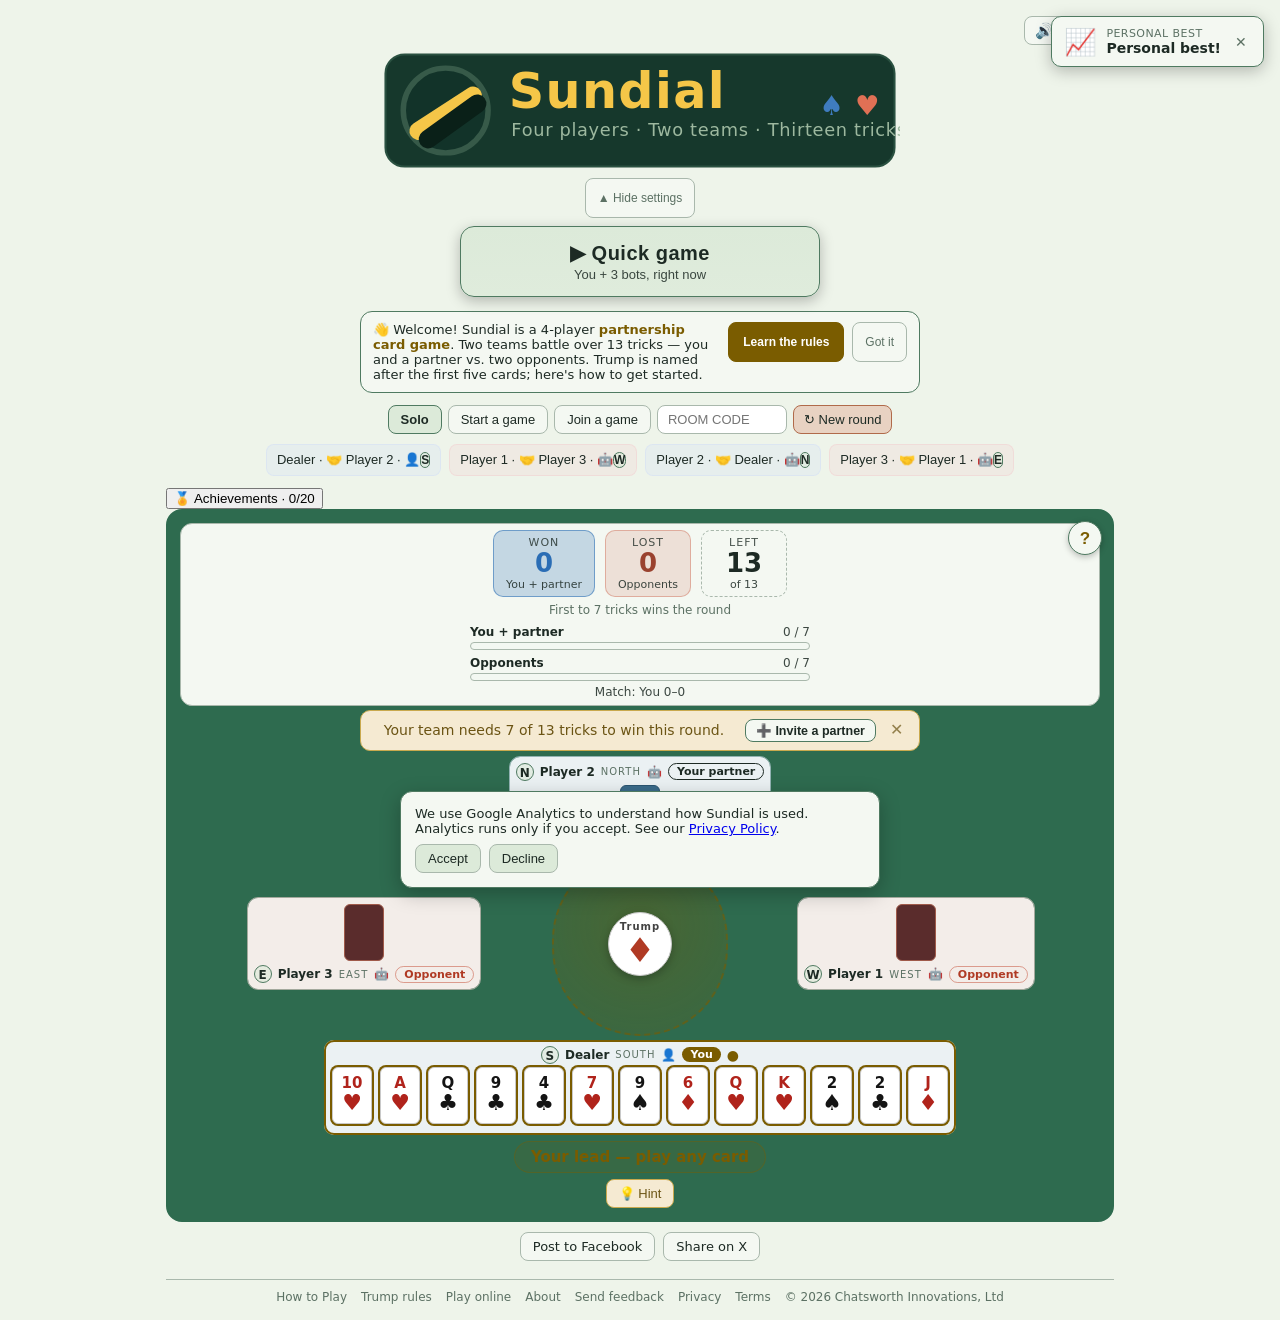
==== index.html @ 6626a495 "deploy: java1337/sundial@53888f8df8f35397f7de898ed14df2f601029c00" ====
<!doctype html>
<html lang="en">
  <head>
    <meta charset="UTF-8" />
    <meta name="viewport" content="width=device-width, initial-scale=1.0" />
    <meta
      name="description"
      content="Play the Trump card game online free. Sundial is the four-player partnership trick-taking card game: two teams, thirteen tricks, first to 7 tricks wins — across the table or across devices."
    />
    <meta name="theme-color" content="#16382c" />
    <meta name="mobile-web-app-capable" content="yes" />
    <meta name="apple-mobile-web-app-status-bar-style" content="black-translucent" />
    <meta name="referrer" content="strict-origin-when-cross-origin" />

    <!-- Social / Open Graph -->
    <meta property="og:type" content="website" />
    <meta property="og:url" content="https://playsundial.com/" />
    <meta property="og:title" content="Sundial — the Trump Card Game Online (4-Player Partnership)" />
    <meta
      property="og:description"
      content="The partnership trick-taking card game you can play across the table or across devices. Two teams, thirteen tricks, first to 7 tricks wins."
    />
    <meta property="og:image" content="https://playsundial.com/icons/social-card.png" />
    <meta property="og:image:width" content="1200" />
    <meta property="og:image:height" content="630" />
    <meta name="twitter:card" content="summary_large_image" />
    <meta name="twitter:title" content="Sundial — the Trump Card Game Online (4-Player Partnership)" />
    <meta
      name="twitter:description"
      content="The partnership trick-taking card game you can play across the table or across devices. Two teams, thirteen tricks, first to 7 tricks wins."
    />
    <meta name="twitter:image" content="https://playsundial.com/icons/social-card.png" />
    <link rel="canonical" href="https://playsundial.com/" />

    <title>Play Trump Card Game Online — Sundial, the 4-Player Partnership Game</title>
    <link rel="manifest" href="./manifest.json" />
    <link rel="apple-touch-icon" href="./icons/apple-touch-icon.png" />
    <link
      rel="icon"
      href="data:image/svg+xml,%3Csvg xmlns='http://www.w3.org/2000/svg' viewBox='0 0 100 100'%3E%3Ccircle cx='50' cy='50' r='48' fill='%2316382c'/%3E%3Cline x1='32' y1='68' x2='68' y2='32' stroke='%23f5c648' stroke-width='12' stroke-linecap='round'/%3E%3Cline x1='44' y1='76' x2='72' y2='48' stroke='%230a2018' stroke-width='13' stroke-linecap='round'/%3E%3C/svg%3E"
    />

    <!-- Content-Security-Policy (GitHub Pages can't set headers, so meta tag)
         NOTE: whitelist GA4 + PeerJS. Review after any big dependency change.
         frame-ancestors is omitted: it only works in a header, never a <meta> tag,
         so including it just triggers a console warning (GitHub Pages sends no headers). -->
    <meta
      http-equiv="Content-Security-Policy"
      content="default-src 'self'; script-src 'self' 'unsafe-inline' https://www.googletagmanager.com https://www.google-analytics.com; connect-src 'self' wss: https://*.googleapis.com https://*.google-analytics.com https://*.googletagmanager.com; img-src 'self' data: https://www.google-analytics.com; style-src 'self' 'unsafe-inline'; font-src 'self' data:; object-src 'none'; base-uri 'self'"
    />

    <!-- Google Analytics 4 + Consent Mode v2
         Default storage states = denied until the visitor accepts via the cookie banner. -->
    <script>
      window.dataLayer = window.dataLayer || [];
      function gtag() { dataLayer.push(arguments); }
      gtag('consent', 'default', {
        ad_storage: 'denied',
        analytics_storage: 'denied',
        personalization_storage: 'denied',
      });
      gtag('js', new Date());
      gtag('config', 'G-6VMHGHFCWH', { send_page_view: true });
    </script>
    <script
      async
      src="https://www.googletagmanager.com/gtag/js?id=G-6VMHGHFCWH"
    ></script>

    <!-- Structured data -->
    <script type="application/ld+json">
      {
        "@context": "https://schema.org",
        "@type": "SoftwareApplication",
        "name": "Sundial",
        "applicationCategory": "GameApplication",
        "operatingSystem": "Any",
        "url": "https://playsundial.com/",
        "description": "Sundial — four players, two teams, thirteen tricks. The partnership trick-taking card game you can play across the table or across devices.",
        "offers": { "@type": "Offer", "price": "0", "priceCurrency": "USD" }
      }
    </script>
    <script type="module" crossorigin src="./assets/index-BwPkYSTK.js"></script>
    <link rel="stylesheet" crossorigin href="./assets/index-e8QBX8aC.css">
  </head>
  <body>
    <div id="root"></div>
  </body>
</html>
---- assets/index-e8QBX8aC.css ----
:root{--bg:#123329;--panel:#1d4033;--panel-on:#2c583f;--text:#f2efe4;--muted:#9db89f;--border:#5a6b5a;--border-strong:#7fae8a;--input-bg:#123329;--table-bg:#1a4b39;--table-border:#37654e;--team-a:#274a76;--team-b:#6b3b3b;--team-a-win:#5b9fd4;--team-b-win:#e07055;--win:#f0c94d;--win-text:#222;--red:#e4573d;--card-white:#fff;--card-ink:#111;--card-ink-red:#c0392b;--opp-text:#ffa08c;--card-border:#b9b9b9;--cardback-bg:#153d59;--cardback-border:#2c6886;--cardback-text:#bcd7e4;--hint-bg:#41321a;--hint-text:#f2e2ad;--hint-border:#d4b66a;--restart-bg:#5a3320;--restart-border:#b06a4a;--shadow:#0006}:root[data-theme=light]{--bg:#eef4ea;--panel:#f4f8f2;--panel-on:#dcead9;--text:#1d2a24;--muted:#5c7164;--border:#a9b8ac;--border-strong:#4f7a61;--input-bg:#fff;--table-bg:#2e6b4f;--table-border:#2e6b4f;--team-a:#d5e2f5;--team-b:#f2d3d3;--team-a-win:#2a6db5;--team-b-win:#c44a32;--win:#7a5c00;--win-text:#fff;--red:#b03a24;--card-white:#fff;--card-ink:#141414;--card-ink-red:#b0231b;--opp-text:#b03a24;--card-border:#c9c9c9;--cardback-bg:#3a6b8a;--cardback-border:#2a5470;--cardback-text:#e3eef4;--hint-bg:#f5ead2;--hint-text:#6b5414;--hint-border:#c9a94e;--restart-bg:#e8d2c2;--restart-border:#b06a4a;--shadow:#00000040}*{box-sizing:border-box}button{touch-action:manipulation;-webkit-tap-highlight-color:transparent}body{background:var(--bg);color:var(--text);margin:0;font-family:system-ui,sans-serif}.app{max-width:980px;margin:0 auto;padding:16px}.sr-only{clip:rect(0 0 0 0);white-space:nowrap;border:0;width:1px;height:1px;margin:-1px;padding:0;position:absolute;overflow:hidden}:focus-visible{outline:2px solid var(--win);outline-offset:2px}.skip-link{background:var(--win);color:#222;z-index:100;border-radius:0 0 8px;padding:8px 14px;font-weight:600;position:absolute;top:0;left:-9999px}.skip-link:focus{top:0;left:0}.topbar{justify-content:space-between;align-items:center;gap:10px;display:flex}.topbar-actions{align-items:center;gap:8px;display:flex}.theme-toggle{cursor:pointer;border:1px solid var(--border);background:var(--panel);color:var(--text);border-radius:8px;padding:6px 10px;font-size:15px;line-height:1}h1{text-align:center;letter-spacing:1px;margin:6px 0 10px;font-size:24px}h1.masthead{background:0 0;justify-content:center;margin:4px auto 6px;padding:0;display:flex}.masthead-img{width:100%;max-width:520px;height:auto;display:block}h1.masthead-compact{margin:0 auto 4px}h1.masthead-compact .masthead-img{max-width:220px}.lobby-toggle-row{justify-content:center;margin:0 0 8px;display:flex}.lobby-toggle{cursor:pointer;border:1px solid var(--border);background:var(--panel);color:var(--muted);border-radius:8px;min-height:40px;padding:6px 12px;font-size:12px}.lobby-toggle:hover{color:var(--text);border-color:var(--border-strong)}.seats{flex-wrap:wrap;justify-content:center;gap:8px;margin-bottom:12px;display:flex}.tagline{text-align:center;color:var(--muted);margin:0 0 14px;font-style:italic}.hero{justify-content:center;margin-bottom:14px;display:flex}.hero-btn{cursor:pointer;border:1px solid var(--border-strong);background:linear-gradient(180deg, var(--panel-on), color-mix(in srgb, var(--panel-on) 82%, var(--bg)));width:100%;max-width:360px;color:var(--text);box-shadow:0 4px 14px var(--shadow);border-radius:14px;flex-direction:column;align-items:center;gap:2px;padding:14px 20px;display:flex}.hero-btn .hero-btn-title{letter-spacing:.5px;font-size:20px;font-weight:800}.hero-btn .hero-btn-sub{opacity:.85;font-size:13px}.resume-banner{border:1px dashed var(--border-strong);background:color-mix(in srgb, var(--win) 12%, transparent);text-align:center;border-radius:10px;flex-wrap:wrap;justify-content:center;align-items:center;gap:10px;max-width:560px;margin:0 auto 14px;padding:8px 12px;font-size:13px;display:flex}.resume-banner .resume-btn{cursor:pointer;border:1px solid var(--border-strong);background:var(--panel-on);color:var(--text);white-space:nowrap;border-radius:8px;padding:5px 12px;font-size:13px}.resume-banner .resume-btn.muted{border-color:var(--border);background:0 0}.first-run-hint{border:1px solid var(--border-strong);background:var(--panel);border-radius:12px;flex-wrap:wrap;justify-content:center;align-items:flex-start;gap:10px;max-width:560px;margin:0 auto 12px;padding:10px 12px;font-size:13px;display:flex}.first-run-hint .fr-text{color:var(--text);flex:1;min-width:220px}.first-run-hint .fr-actions{align-items:center;gap:8px;display:flex}.first-run-hint a{color:var(--win);font-weight:600;text-decoration:none}.first-run-hint .fr-dismiss{cursor:pointer;border:1px solid var(--border);color:var(--muted);background:0 0;border-radius:8px;min-height:40px;padding:6px 12px;font-size:12px}.first-run-hint .fr-cta{cursor:pointer;border:1px solid var(--win);background:var(--win);color:var(--win-text);white-space:nowrap;border-radius:8px;min-height:40px;padding:6px 14px;font-size:12px;font-weight:700}.mode-bar{flex-wrap:wrap;justify-content:center;align-items:center;gap:6px;margin-bottom:10px;display:flex}.mode-btn{cursor:pointer;border:1px solid var(--border);background:var(--panel);color:var(--text);border-radius:8px;padding:6px 12px;font-size:13px}.mode-btn.on{background:var(--panel-on);border-color:var(--border-strong);font-weight:600}.room-input{border:1px solid var(--border);background:var(--input-bg);color:var(--text);text-transform:uppercase;border-radius:8px;width:130px;padding:6px 10px;font-size:13px}.host-invite{flex-direction:column;align-items:center;gap:8px;margin-bottom:10px;display:flex}.host-invite-label{font-size:13px}.host-code-block{flex-direction:column;align-items:center;gap:8px;display:flex}.room-code-chip{letter-spacing:8px;border:2px solid var(--border-strong);background:var(--panel-on);color:var(--text);border-radius:12px;padding:6px 18px 6px 26px;font-family:ui-monospace,monospace;font-size:34px;font-weight:800}.room-code-inline{letter-spacing:2px;font-family:ui-monospace,monospace}.resume-btn:disabled{opacity:.5;cursor:default}.hint-text{opacity:.85;align-self:center;font-size:12px}.seat-btn{cursor:pointer;border:1px solid var(--border);background:var(--panel);color:var(--text);border-radius:8px;padding:6px 10px;font-size:13px}.seat-btn.human{background:var(--panel-on);border-color:var(--border-strong)}.seat-btn.team-chip.team-0{background:color-mix(in srgb, var(--team-a) 30%, transparent);border-color:color-mix(in srgb, var(--team-a) 60%, transparent)}.seat-btn.team-chip.team-1{background:color-mix(in srgb, var(--team-b) 30%, transparent);border-color:color-mix(in srgb, var(--team-b) 60%, transparent)}.seat-btn.restart{border-color:var(--restart-border);background:var(--restart-bg)}.table{border:2px solid var(--table-border);background:var(--table-bg);border-radius:16px;min-height:480px;padding:12px;position:relative}.table.empty{text-align:center;padding:40px 20px}.table-help{z-index:5;border:1px solid var(--border-strong);background:var(--panel);width:34px;height:34px;color:var(--win);cursor:pointer;box-shadow:0 2px 6px var(--shadow);border-radius:999px;justify-content:center;align-items:center;font-size:17px;font-weight:800;line-height:1;display:flex;position:absolute;top:10px;right:10px}.table-help:hover{background:var(--panel-on)}.table-help:focus-visible{outline:2px solid var(--win);outline-offset:2px}.scoreboard{background:var(--panel);border:1px solid var(--border);border-radius:12px;flex-direction:column;justify-content:center;align-items:center;gap:4px;padding:6px 10px;display:flex}.trick-track{justify-content:center;align-items:stretch;gap:10px;display:flex}.track-chip{border-radius:10px;flex-direction:column;align-items:center;min-width:86px;padding:5px 12px;display:flex}.track-won.team-0{background:color-mix(in srgb, var(--team-a-win) 24%, var(--panel));border:1px solid color-mix(in srgb, var(--team-a-win) 55%, transparent)}.track-won.team-0 .track-value{color:var(--team-a-win)}.track-won.team-1{background:color-mix(in srgb, var(--team-b-win) 24%, var(--panel));border:1px solid color-mix(in srgb, var(--team-b-win) 55%, transparent)}.track-won.team-1 .track-value{color:var(--team-b-win)}.track-lost.team-0{background:color-mix(in srgb, var(--team-a-win) 14%, var(--panel));border:1px solid color-mix(in srgb, var(--team-a-win) 35%, transparent)}.track-lost.team-0 .track-value{color:color-mix(in srgb, var(--team-a-win) 75%, var(--text))}.track-lost.team-1{background:color-mix(in srgb, var(--team-b-win) 14%, var(--panel));border:1px solid color-mix(in srgb, var(--team-b-win) 35%, transparent)}.track-lost.team-1 .track-value{color:color-mix(in srgb, var(--team-b-win) 75%, var(--text))}.track-pending{background:var(--panel);border:1px dashed var(--border)}.track-label{letter-spacing:1px;text-transform:uppercase;opacity:.8;font-size:11px}.track-value{font-size:26px;font-weight:800;line-height:1.1}.track-sub{opacity:.85;font-size:11px}.match-score{opacity:.85;white-space:nowrap;font-size:12px}.goal-caption{color:var(--muted);text-align:center;margin:2px 0 0;font-size:12px}.trick-progress-wrap{flex-direction:column;gap:6px;width:100%;max-width:340px;margin-top:4px;display:flex}.trick-progress{flex-direction:column;gap:3px;display:flex}.trick-progress .tp-header{justify-content:space-between;align-items:baseline;font-size:12px;display:flex}.trick-progress .tp-label{font-weight:600}.trick-progress .tp-count{opacity:.85;font-variant-numeric:tabular-nums}.trick-progress .tp-bar{background:color-mix(in srgb, var(--panel) 70%, transparent);border:1px solid var(--border);border-radius:999px;height:8px;overflow:hidden}.trick-progress .tp-fill{border-radius:999px;height:100%;transition:width .2s}.trick-progress.team-0 .tp-fill{background:var(--team-a-win)}.trick-progress.team-1 .tp-fill{background:var(--team-b-win)}.trump-ind{background:var(--card-white);border:1px solid var(--card-border);width:64px;height:64px;box-shadow:0 3px 8px var(--shadow);border-radius:999px;flex-direction:column;justify-content:center;align-items:center;display:flex}.trump-label{letter-spacing:1px;color:#222;opacity:.85;font-size:10px;font-weight:700;display:block}.big-suit{margin-top:1px;font-size:34px;line-height:1}.big-suit.red,.suit-sym.red{color:var(--red)}.big-suit.black{color:var(--card-ink)}.trump-none{opacity:.6;font-size:20px}.board{grid-template-rows:auto auto;grid-template-columns:1fr auto 1fr;align-items:center;gap:4px;display:grid}.board-north{grid-area:1/1/auto/-1}.board-west,.board-east{grid-row:2}.board-west{grid-column:1}.board-center{background:radial-gradient(circle at 50% 40%, color-mix(in srgb, var(--win) 34%, transparent), color-mix(in srgb, var(--win) 14%, transparent));border:2px dashed color-mix(in srgb, var(--win) 55%, transparent);border-radius:999px;flex-direction:column;grid-area:2/2;justify-content:center;align-items:center;min-width:148px;min-height:148px;padding:10px;display:flex}.board-south{grid-area:3/1/auto/-1}.board-seat{justify-content:center;display:flex}.trick-pile{grid-template-rows:auto auto auto;grid-template-columns:auto auto auto;place-items:center;min-width:150px;min-height:120px;display:grid;position:relative}.pile-empty{opacity:.45;font-size:13px}.trick-slot{justify-content:center;align-items:center;min-width:44px;min-height:48px;display:flex}.trick-pile.trick-lingering{animation:1.7s forwards trick-linger-fade}.trick-pile.trick-lingering .trick-entry{opacity:.9}@keyframes trick-linger-fade{0%{opacity:1}75%{opacity:1}to{opacity:.55}}.slot-north{grid-area:1/2}.slot-west{grid-area:2/1}.slot-center{grid-area:2/2}.slot-east{grid-area:2/3}.slot-south{grid-area:3/2}.trick-entry.winning .cardface{outline:3px solid var(--team-a-win);outline-offset:1px}.trick-entry.winning.team-1 .cardface{outline-color:var(--team-b-win)}.trick-animate{animation:.28s ease-out trick-in}@keyframes trick-in{0%{opacity:0;transform:translateY(16px)scale(.6)rotate(-3deg)}to{opacity:1;transform:translateY(0)scale(1)rotate(0)}}.trick-entry.winning{animation:1.6s ease-in-out infinite win-glow}@keyframes win-glow{0%,to{filter:drop-shadow(0 0 2px color-mix(in srgb, var(--team-a-win) 55%, transparent))}50%{filter:drop-shadow(0 0 7px color-mix(in srgb, var(--team-a-win) 90%, transparent))}}.trick-entry.winning.team-1{animation-name:win-glow-b}@keyframes win-glow-b{0%,to{filter:drop-shadow(0 0 2px color-mix(in srgb, var(--team-b-win) 55%, transparent))}50%{filter:drop-shadow(0 0 7px color-mix(in srgb, var(--team-b-win) 90%, transparent))}}.cardface{background:var(--card-white);width:40px;height:57px;color:var(--card-ink);border:1px solid var(--card-border);border-radius:6px;flex-direction:column;justify-content:center;align-items:center;gap:0;font-size:15px;font-weight:700;line-height:1.05;display:inline-flex}.cardface.red{color:var(--card-ink-red)}.suit-sym{font-size:22px;line-height:1}.mini-card{cursor:pointer;font:inherit;background:0 0;border:none;padding:2px}.mini-card .cardface{transition:transform 60ms,box-shadow 60ms}.mini-card:not(:disabled):hover .cardface{box-shadow:0 4px 10px var(--shadow);transform:translateY(-6px)}.mini-card.playable .cardface{box-shadow:0 0 0 2px var(--win);transform:translateY(-3px)}.mini-card.illegal .cardface{opacity:.35}.mini-card:disabled{cursor:default}.edge.own-hand.my-turn .mini-card.playable .cardface{animation:1.6s ease-out legal-flash}@keyframes legal-flash{0%{box-shadow:0 0 0 2px var(--win), 0 0 16px 5px color-mix(in srgb, var(--win) 70%, transparent)}to{box-shadow:0 0 0 2px var(--win)}}.cardbacks{background:var(--cardback-bg);border:1px solid var(--cardback-border);width:40px;min-height:57px;color:var(--cardback-text);border-radius:6px;justify-content:center;align-items:center;padding:2px 6px;font-size:14px;font-weight:700;display:inline-flex}.cardbacks.team-cb-0{background:var(--cardback-bg);border-color:var(--cardback-border);color:var(--cardback-text)}.cardbacks.team-cb-1{color:#f0d5d5;background:#5a2c2c;border-color:#a05a4a}.edge{border-radius:10px;flex-direction:column;align-items:center;gap:4px;padding:6px;display:flex}.edge.team-0{background:color-mix(in srgb, var(--team-a) 30%, var(--panel));outline:1px solid color-mix(in srgb, var(--team-a) 60%, transparent)}.edge.team-1{background:color-mix(in srgb, var(--team-b) 30%, var(--panel));outline:1px solid color-mix(in srgb, var(--team-b) 60%, transparent)}.edge .me-tag,.edge .partner-tag,.edge .opponent-tag{border-radius:999px;padding:1px 8px;font-size:11px;font-weight:700}.edge .opponent-tag{border:1px solid color-mix(in srgb, var(--team-b-win) 50%, transparent);color:var(--opp-text)}.edge .me-tag{background:var(--win);color:var(--win-text)}.edge .partner-tag{border:1px solid}.edge.my-turn{outline:2px solid var(--turn,var(--win));outline-offset:-2px;animation:2s ease-in-out infinite turn-pulse}@keyframes turn-pulse{0%,to{outline-color:var(--win)}50%{outline-color:color-mix(in srgb, var(--win) 45%, transparent)}}.board-north .edge,.board-south .edge{flex-direction:column}.board-west .edge,.board-east .edge{flex-direction:column-reverse}.board-north .cards,.board-south .cards{flex-wrap:wrap;justify-content:center;gap:4px;display:flex}.board-west .cards,.board-east .cards{flex-flow:column wrap;align-items:center;gap:4px;max-height:120px;display:flex}.seat-label{flex-wrap:wrap;justify-content:center;align-items:center;gap:6px;font-size:12px;display:flex}.seat-dir{text-align:center;border:1px solid var(--border-strong);background:color-mix(in srgb, var(--panel-on) 60%, transparent);width:18px;height:18px;color:var(--text);border-radius:999px;font-size:12px;font-weight:800;line-height:18px}.seat-dir-full{letter-spacing:1px;text-transform:uppercase;color:var(--muted);font-size:10px}.seat-name{font-weight:600}.turn-mark{color:var(--turn,var(--win));font-size:14px}.muted{opacity:.5}.coach{background:var(--hint-bg);max-width:560px;color:var(--hint-text);border:1px solid var(--hint-border);text-align:center;border-radius:10px;flex-wrap:wrap;justify-content:center;align-items:center;gap:10px;margin:4px auto 6px;padding:8px 12px;font-size:14px;display:flex}.coach.celebrate{background:var(--panel-on);color:var(--text);border-color:var(--border-strong);font-weight:600}.coach-text{flex:1}.coach-invite{cursor:pointer;border:1px solid var(--border-strong);background:var(--panel);color:var(--text);white-space:nowrap;border-radius:8px;padding:3px 10px;font-size:12.5px;font-weight:600}.coach-invite:hover{background:var(--panel-on)}.coach-dismiss{cursor:pointer;color:inherit;opacity:.7;background:0 0;border:none;padding:2px 4px;font-size:16px;line-height:1}.coach-dismiss:hover{opacity:1}.actions{text-align:center;flex-direction:column;align-items:center;gap:6px;margin-top:6px;display:flex}.action-title{margin:0;font-size:14px}.action-title.action-your-turn{color:var(--win);background:color-mix(in srgb, var(--win) 12%, transparent);border:1px solid color-mix(in srgb, var(--win) 40%, transparent);border-radius:999px;padding:6px 16px;font-size:15px;font-weight:700;display:inline-block}.inline-hint{background:var(--hint-bg);color:var(--hint-text);border:1px solid var(--hint-border);border-radius:8px;margin:0;padding:6px 12px;font-size:13px}.suit-row{gap:10px;display:flex}.suit-btn{cursor:pointer;background:var(--card-white);border:1px solid #999;border-radius:8px;padding:4px 14px;font-size:24px}.hint{cursor:pointer;border:1px solid var(--hint-border);background:var(--hint-bg);color:var(--hint-text);border-radius:8px;padding:6px 12px;font-size:13px}.round-result{margin:4px 0;font-size:18px;font-weight:700}.round-summary{border:1px solid var(--border-strong);background:var(--panel);text-align:center;border-radius:12px;min-width:min(320px,92vw);padding:12px 18px}.round-summary-title{text-transform:uppercase;letter-spacing:1px;opacity:.7;margin:0 0 2px;font-size:12px}.match-summary{border-color:var(--win);box-shadow:0 0 26px color-mix(in srgb, var(--win) 38%, transparent);padding:18px 22px}.match-trophy{margin:0 0 4px;font-size:46px;line-height:1;animation:.7s match-win-pop;display:inline-block}@keyframes match-win-pop{0%{opacity:0;transform:scale(.3)}60%{transform:scale(1.18)}to{opacity:1;transform:scale(1)}}.round-result.round-win{color:var(--win)}.round-result.round-loss{color:var(--muted)}.round-scores{justify-content:center;gap:12px;margin-top:6px;display:flex}.round-score-chip{border-radius:8px;align-items:center;gap:6px;padding:4px 10px;font-size:14px;font-weight:600;display:inline-flex}.round-score-chip.team-0{background:color-mix(in srgb, var(--team-a) 35%, transparent)}.round-score-chip.team-1{background:color-mix(in srgb, var(--team-b) 35%, transparent)}.rs-dot{border-radius:999px;width:10px;height:10px;display:inline-block}.table.empty button{cursor:pointer;border:1px solid var(--border-strong);background:var(--panel-on);color:#fff;border-radius:8px;padding:8px 18px;font-size:15px}.consent-banner{z-index:50;border:1px solid var(--border-strong);background:var(--panel);max-width:480px;color:var(--text);box-shadow:0 6px 20px var(--shadow);border-radius:12px;flex-direction:column;align-items:flex-start;gap:8px;margin:0 auto;padding:14px;font-size:13px;display:flex;position:fixed;bottom:12px;left:12px;right:12px}.consent-banner p{margin:0}.consent-actions{flex-wrap:wrap;gap:8px;display:flex}.consent-btn{cursor:pointer;border:1px solid var(--border);background:var(--panel-on);color:var(--text);border-radius:8px;padding:6px 12px;font-size:13px}.app-footer{border-top:1px solid var(--border);flex-wrap:wrap;justify-content:center;gap:14px;margin-top:18px;padding-top:10px;font-size:12px;display:flex}.app-footer a{color:var(--muted);text-decoration:none}.app-footer a:hover{text-decoration:underline}.app-footer .copyright{color:var(--muted)}.legal{max-width:720px;margin:0 auto;padding:8px 4px 24px;font-size:14px;line-height:1.6}.legal h2{margin:20px 0 8px;font-size:18px}.legal a{color:var(--border-strong)}.legal-back{cursor:pointer;border:1px solid var(--border);background:var(--panel);color:var(--text);border-radius:8px;margin-bottom:12px;padding:6px 12px;font-size:13px;display:inline-block}.share-row{flex-wrap:wrap;justify-content:center;gap:8px;margin-top:10px;display:flex}.share-btn{cursor:pointer;border:1px solid var(--border);background:var(--panel);color:var(--text);border-radius:8px;padding:6px 12px;font-size:13px}.share-btn a{color:inherit;text-decoration:none;display:inline-block}@media (width<=640px){.app{padding:10px}h1{margin:4px 0 8px;font-size:20px}.tagline{margin-bottom:10px;font-size:13px}.hero-btn{border-radius:16px;max-width:none;min-height:64px;padding:12px 16px}.hero-btn .hero-btn-title{font-size:22px}.lobby-toggle{min-height:44px;padding:8px 14px;font-size:13px}.first-run-hint{padding:10px;font-size:13px}.first-run-hint .fr-dismiss{min-height:44px;padding:8px 14px;font-size:13px}.first-run-hint .fr-cta{min-height:44px;padding:8px 16px;font-size:13px}.mode-bar{gap:5px;margin-bottom:8px}.mode-btn,.seat-btn{min-height:44px;padding:8px 12px;font-size:14px}.room-input{width:108px;min-height:44px;font-size:14px}.seats{gap:6px;margin-bottom:8px}.table{border-radius:14px;min-height:0;padding:8px}.table-help{width:40px;height:40px;font-size:18px;top:8px;right:8px}.rules-overlay{padding:8px}.rules-modal{border-radius:14px;max-height:92vh}.rules-header{padding:10px 14px}.rules-close{min-width:44px;min-height:44px;font-size:22px}.rules-tab{text-align:center;flex:1;min-height:44px}.rules-body{padding:6px 16px 14px;font-size:14px}.table.empty button{width:100%;min-height:48px;font-size:16px}.scoreboard{gap:4px;padding:4px 6px}.trick-track{gap:6px}.track-chip{min-width:74px;padding:4px 8px}.track-value{font-size:22px}.match-score{font-size:11px}.trump-ind{margin:2px 0}.big-suit{font-size:28px}.trick-pile{min-width:120px;min-height:64px}.cardface{width:40px;height:57px;font-size:15px}.mini-card{padding:3px}.mini-card:not(:disabled):active .cardface{transform:scale(.92)}.cardbacks{min-width:40px;min-height:53px;font-size:13px}.suit-btn{border-radius:10px;min-width:56px;min-height:48px;font-size:22px}.hint{min-height:44px;padding:8px 16px;font-size:15px}.action-title{font-size:13px}.coach{margin:2px auto 4px;padding:8px 10px;font-size:13px}.round-result{font-size:15px}.consent-banner{bottom:8px;left:8px;right:8px}.edge{padding:3px}.board-north .cards,.board-south .cards,.board-west .cards,.board-east .cards{-webkit-overflow-scrolling:touch;flex-flow:row;justify-content:flex-start;gap:5px;width:100%;max-height:none;padding-bottom:4px;display:flex;overflow-x:auto}.own-hand .cards{flex-wrap:wrap;justify-content:center;padding-bottom:0;overflow-x:visible}}.achievement-toasts{z-index:2000;pointer-events:none;flex-direction:column;gap:8px;max-width:min(340px,100vw - 32px);display:flex;position:fixed;top:16px;right:16px}.ach-toast{pointer-events:auto;background:var(--panel);border:1px solid var(--border-strong);box-shadow:0 4px 16px var(--shadow);border-radius:10px;align-items:center;gap:10px;padding:10px 12px;animation:.25s ease-out ach-toast-in;display:flex}.ach-toast-mastery{border-color:var(--win)}@keyframes ach-toast-in{0%{opacity:0;transform:translate(20px)}to{opacity:1;transform:translate(0)}}.ach-toast-icon{font-size:26px;line-height:1}.ach-toast-body{flex-direction:column;min-width:0;display:flex}.ach-toast-kind{text-transform:uppercase;letter-spacing:.04em;color:var(--muted);font-size:11px}.ach-toast-title{font-size:14px;font-weight:700}.ach-toast-sub{color:var(--muted);font-size:12px}.ach-toast-close{color:var(--muted);cursor:pointer;background:0 0;border:none;margin-left:auto;padding:4px;font-size:14px}.gallery-launcher{flex-wrap:wrap;align-items:center;gap:10px;margin-top:8px;display:flex}.active-title-chip{background:var(--panel-on);border:1px solid var(--border);border-radius:999px;align-items:center;gap:6px;padding:4px 10px;font-size:13px;display:inline-flex}.active-title-chip.big{font-size:15px}.ach-gallery{background:var(--panel);border:1px solid var(--border);border-radius:12px;margin-top:20px;padding:16px}.gallery-header{justify-content:space-between;align-items:center;margin-bottom:10px;display:flex}.gallery-title{font-size:16px;font-weight:700}.gallery-tabs{flex-wrap:wrap;gap:8px;margin-bottom:14px;display:flex}.badge-tier{margin-bottom:14px}.badge-tier-title{text-transform:uppercase;letter-spacing:.05em;color:var(--muted);margin:0 0 8px;font-size:13px}.badge-row{grid-template-columns:repeat(auto-fill,minmax(150px,1fr));gap:8px;display:grid}.gallery-badge{background:var(--panel-on);border:1px solid var(--border);border-radius:8px;flex-direction:column;gap:2px;padding:10px;display:flex}.gallery-badge.earned{border-color:var(--win)}.gallery-badge.locked{opacity:.7}.gb-icon{font-size:22px}.gb-name{font-size:13px;font-weight:700}.gb-desc{color:var(--muted);font-size:11px}.best-meters{border-top:1px solid var(--border);margin-top:16px;padding-top:12px}.meter-row{flex-wrap:wrap;gap:8px;display:flex}.meter-chip{background:var(--panel-on);border:1px solid var(--border);border-radius:8px;flex-direction:column;padding:8px 12px;display:flex}.meter-name{color:var(--muted);font-size:11px}.meter-value{font-size:18px;font-weight:700}.quest-panel{flex-direction:column;gap:8px;display:flex}.quest-item{background:var(--panel-on);border:1px solid var(--border);border-radius:8px;align-items:center;gap:10px;padding:10px;display:flex}.quest-item.done{border-color:var(--win)}.quest-icon{font-size:18px}.quest-name{font-weight:600}.quest-target{color:var(--muted);font-size:12px}.title-panel{flex-direction:column;gap:12px;display:flex}.title-current{flex-wrap:wrap;align-items:center;gap:12px;display:flex}.title-list{flex-direction:column;gap:6px;display:flex}.title-option{background:var(--panel-on);border:1px solid var(--border);color:var(--text);cursor:pointer;text-align:left;border-radius:8px;align-items:center;gap:10px;padding:8px 12px;display:flex}.title-option.locked{opacity:.6;cursor:not-allowed}.title-option.chosen{border-color:var(--win)}.title-opt-icon{font-size:18px}.title-opt-name{font-weight:600}.rules-overlay{z-index:3000;background:#00000073;justify-content:center;align-items:center;padding:16px;animation:.18s ease-out rules-fade-in;display:flex;position:fixed;inset:0}@keyframes rules-fade-in{0%{opacity:0}to{opacity:1}}.rules-modal{background:var(--panel);width:min(560px,100%);max-height:min(82vh,720px);color:var(--text);border:1px solid var(--border-strong);border-radius:16px;flex-direction:column;animation:.2s ease-out rules-modal-in;display:flex;overflow:hidden;box-shadow:0 12px 40px #00000073}@keyframes rules-modal-in{0%{opacity:0;transform:translateY(12px)}to{opacity:1;transform:translateY(0)}}.rules-header{border-bottom:1px solid var(--border);justify-content:space-between;align-items:center;padding:12px 16px;display:flex}.rules-header h2{margin:0;font-size:17px}.rules-close{cursor:pointer;color:var(--muted);background:0 0;border:none;border-radius:8px;padding:4px 8px;font-size:20px;line-height:1}.rules-close:hover{background:var(--panel-on);color:var(--text)}.rules-tabs{gap:8px;padding:10px 16px 0;display:flex}.rules-tab{cursor:pointer;border:1px solid var(--border);background:var(--panel);color:var(--text);border-radius:999px;padding:6px 14px;font-size:13px;font-weight:600}.rules-tab.on{background:var(--win);border-color:var(--win);color:var(--win-text)}.rules-body{padding:6px 20px 16px;font-size:14px;overflow-y:auto}.rules-body h3{text-transform:uppercase;letter-spacing:.05em;color:var(--muted);margin:18px 0 6px;font-size:14px}.rules-body ul,.rules-body ol{flex-direction:column;gap:4px;margin:4px 0;padding-left:20px;display:flex}.rules-intro{margin:12px 0 0}.rules-tip{background:var(--hint-bg);color:var(--hint-text);border:1px solid var(--hint-border);border-radius:10px;margin:4px 0 0;padding:8px 12px}.rules-footer{border-top:1px solid var(--border);text-align:center;padding:10px 16px 14px}.rules-footer a{color:var(--win);font-size:13px;font-weight:600;text-decoration:none}.rules-footer a:hover{text-decoration:underline}@media (prefers-reduced-motion:reduce){.mini-card .cardface{transition:none}.mini-card:not(:disabled):hover .cardface{box-shadow:none;transform:none}.mini-card.playable .cardface{transform:none}.edge.own-hand.my-turn .mini-card.playable .cardface,.edge.my-turn{animation:none}.trick-progress .tp-fill{transition:none}.trick-animate,.trick-entry.winning,.trick-entry.winning.team-1{animation:none}.trick-pile.trick-lingering{opacity:1;animation:none}.match-trophy,.ach-toast,.rules-overlay,.rules-modal{animation:none}}
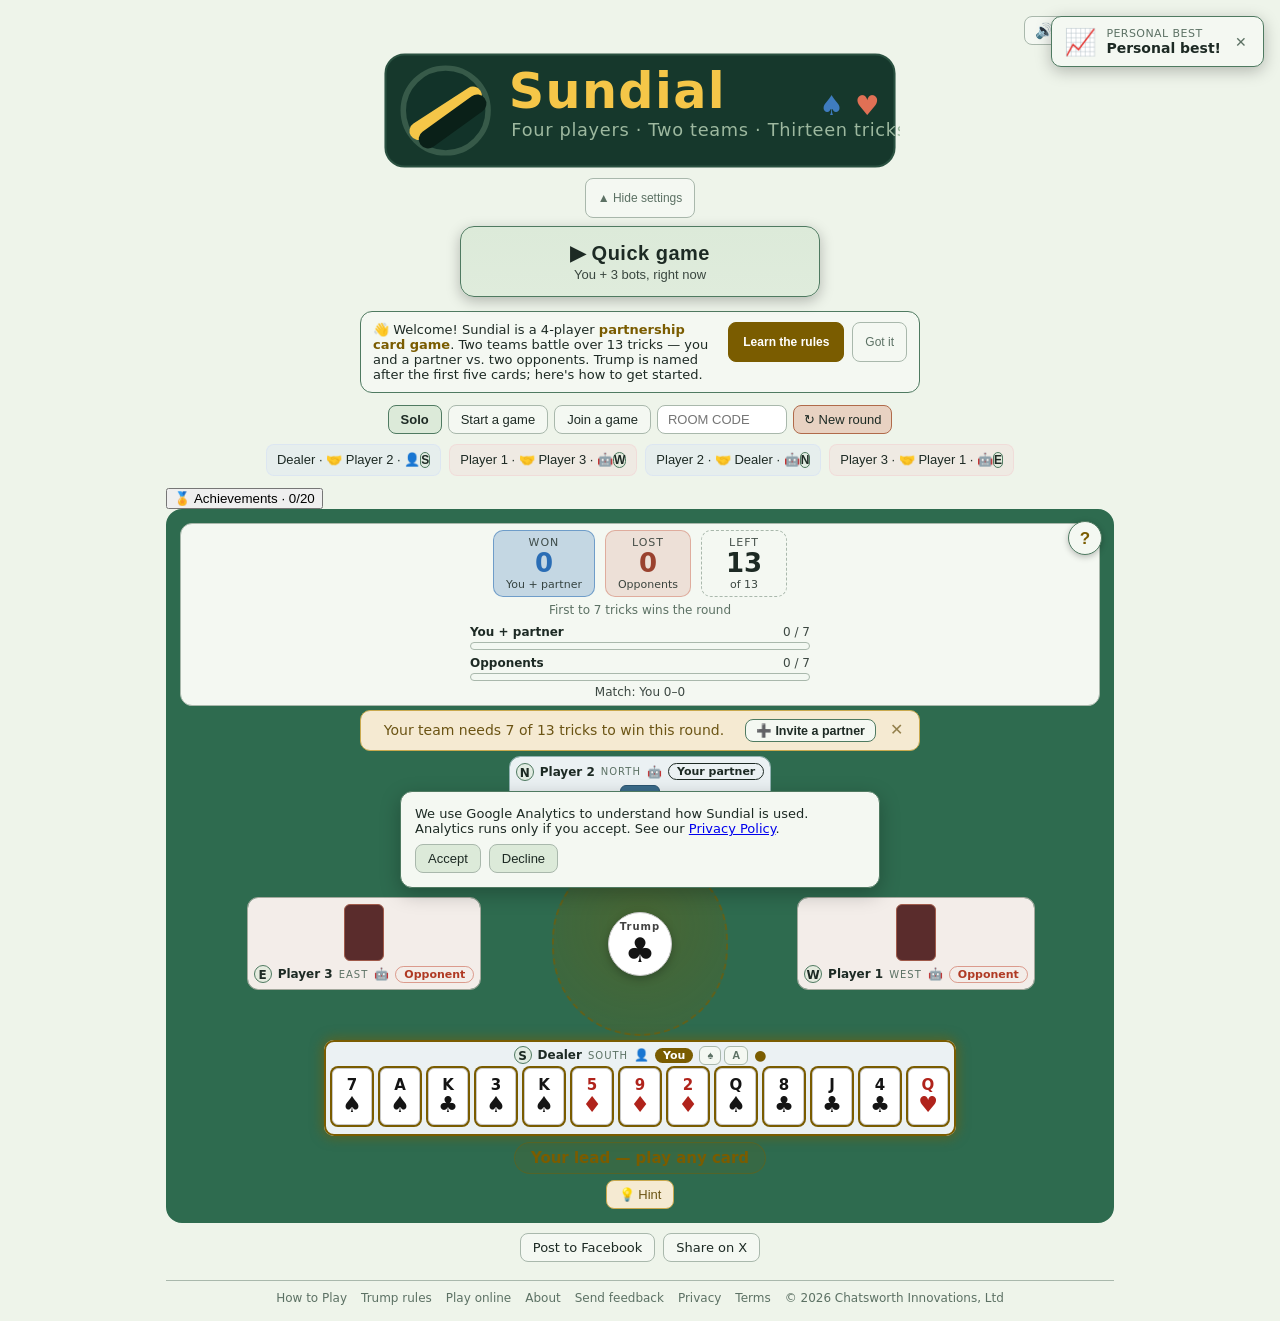
==== commit 5e95c9d0: "deploy: java1337/sundial@976ed2dd7091fc90c48f6325469172f7fe6e42dd" ====
--- a/index.html
+++ b/index.html
@@ -80,8 +80,8 @@
         "offers": { "@type": "Offer", "price": "0", "priceCurrency": "USD" }
       }
     </script>
-    <script type="module" crossorigin src="./assets/index-BwPkYSTK.js"></script>
-    <link rel="stylesheet" crossorigin href="./assets/index-e8QBX8aC.css">
+    <script type="module" crossorigin src="./assets/index-D15acmCD.js"></script>
+    <link rel="stylesheet" crossorigin href="./assets/index-DPPtWSAI.css">
   </head>
   <body>
     <div id="root"></div>
--- a/assets/index-DPPtWSAI.css
+++ b/assets/index-DPPtWSAI.css
@@ -0,0 +1 @@
+:root{--bg:#123329;--panel:#1d4033;--panel-on:#2c583f;--text:#f2efe4;--muted:#9db89f;--border:#5a6b5a;--border-strong:#7fae8a;--input-bg:#123329;--table-bg:#1a4b39;--table-border:#37654e;--team-a:#274a76;--team-b:#6b3b3b;--team-a-win:#5b9fd4;--team-b-win:#e07055;--win:#f0c94d;--win-text:#222;--red:#e4573d;--card-white:#fff;--card-ink:#111;--card-ink-red:#c0392b;--opp-text:#ffa08c;--card-border:#b9b9b9;--cardback-bg:#153d59;--cardback-border:#2c6886;--cardback-text:#bcd7e4;--hint-bg:#41321a;--hint-text:#f2e2ad;--hint-border:#d4b66a;--restart-bg:#5a3320;--restart-border:#b06a4a;--shadow:#0006}:root[data-theme=light]{--bg:#eef4ea;--panel:#f4f8f2;--panel-on:#dcead9;--text:#1d2a24;--muted:#5c7164;--border:#a9b8ac;--border-strong:#4f7a61;--input-bg:#fff;--table-bg:#2e6b4f;--table-border:#2e6b4f;--team-a:#d5e2f5;--team-b:#f2d3d3;--team-a-win:#2a6db5;--team-b-win:#c44a32;--win:#7a5c00;--win-text:#fff;--red:#b03a24;--card-white:#fff;--card-ink:#141414;--card-ink-red:#b0231b;--opp-text:#b03a24;--card-border:#c9c9c9;--cardback-bg:#3a6b8a;--cardback-border:#2a5470;--cardback-text:#e3eef4;--hint-bg:#f5ead2;--hint-text:#6b5414;--hint-border:#c9a94e;--restart-bg:#e8d2c2;--restart-border:#b06a4a;--shadow:#00000040}*{box-sizing:border-box}button{touch-action:manipulation;-webkit-tap-highlight-color:transparent}body{background:var(--bg);color:var(--text);margin:0;font-family:system-ui,sans-serif}.app{max-width:980px;margin:0 auto;padding:16px}.sr-only{clip:rect(0 0 0 0);white-space:nowrap;border:0;width:1px;height:1px;margin:-1px;padding:0;position:absolute;overflow:hidden}:focus-visible{outline:2px solid var(--win);outline-offset:2px}.skip-link{background:var(--win);color:#222;z-index:100;border-radius:0 0 8px;padding:8px 14px;font-weight:600;position:absolute;top:0;left:-9999px}.skip-link:focus{top:0;left:0}.topbar{justify-content:space-between;align-items:center;gap:10px;display:flex}.topbar-actions{align-items:center;gap:8px;display:flex}.theme-toggle{cursor:pointer;border:1px solid var(--border);background:var(--panel);color:var(--text);border-radius:8px;padding:6px 10px;font-size:15px;line-height:1}h1{text-align:center;letter-spacing:1px;margin:6px 0 10px;font-size:24px}h1.masthead{background:0 0;justify-content:center;margin:4px auto 6px;padding:0;display:flex}.masthead-img{width:100%;max-width:520px;height:auto;display:block}h1.masthead-compact{margin:0 auto 4px}h1.masthead-compact .masthead-img{max-width:220px}.lobby-toggle-row{justify-content:center;margin:0 0 8px;display:flex}.lobby-toggle{cursor:pointer;border:1px solid var(--border);background:var(--panel);color:var(--muted);border-radius:8px;min-height:40px;padding:6px 12px;font-size:12px}.lobby-toggle:hover{color:var(--text);border-color:var(--border-strong)}.seats{flex-wrap:wrap;justify-content:center;gap:8px;margin-bottom:12px;display:flex}.tagline{text-align:center;color:var(--muted);margin:0 0 14px;font-style:italic}.hero{justify-content:center;margin-bottom:14px;display:flex}.hero-btn{cursor:pointer;border:1px solid var(--border-strong);background:linear-gradient(180deg, var(--panel-on), color-mix(in srgb, var(--panel-on) 82%, var(--bg)));width:100%;max-width:360px;color:var(--text);box-shadow:0 4px 14px var(--shadow);border-radius:14px;flex-direction:column;align-items:center;gap:2px;padding:14px 20px;display:flex}.hero-btn .hero-btn-title{letter-spacing:.5px;font-size:20px;font-weight:800}.hero-btn .hero-btn-sub{opacity:.85;font-size:13px}.resume-banner{border:1px dashed var(--border-strong);background:color-mix(in srgb, var(--win) 12%, transparent);text-align:center;border-radius:10px;flex-wrap:wrap;justify-content:center;align-items:center;gap:10px;max-width:560px;margin:0 auto 14px;padding:8px 12px;font-size:13px;display:flex}.resume-banner .resume-btn{cursor:pointer;border:1px solid var(--border-strong);background:var(--panel-on);color:var(--text);white-space:nowrap;border-radius:8px;padding:5px 12px;font-size:13px}.resume-banner .resume-btn.muted{border-color:var(--border);background:0 0}.first-run-hint{border:1px solid var(--border-strong);background:var(--panel);border-radius:12px;flex-wrap:wrap;justify-content:center;align-items:flex-start;gap:10px;max-width:560px;margin:0 auto 12px;padding:10px 12px;font-size:13px;display:flex}.first-run-hint .fr-text{color:var(--text);flex:1;min-width:220px}.first-run-hint .fr-actions{align-items:center;gap:8px;display:flex}.first-run-hint a{color:var(--win);font-weight:600;text-decoration:none}.first-run-hint .fr-dismiss{cursor:pointer;border:1px solid var(--border);color:var(--muted);background:0 0;border-radius:8px;min-height:40px;padding:6px 12px;font-size:12px}.first-run-hint .fr-cta{cursor:pointer;border:1px solid var(--win);background:var(--win);color:var(--win-text);white-space:nowrap;border-radius:8px;min-height:40px;padding:6px 14px;font-size:12px;font-weight:700}.mode-bar{flex-wrap:wrap;justify-content:center;align-items:center;gap:6px;margin-bottom:10px;display:flex}.mode-btn{cursor:pointer;border:1px solid var(--border);background:var(--panel);color:var(--text);border-radius:8px;padding:6px 12px;font-size:13px}.mode-btn.on{background:var(--panel-on);border-color:var(--border-strong);font-weight:600}.room-input{border:1px solid var(--border);background:var(--input-bg);color:var(--text);text-transform:uppercase;border-radius:8px;width:130px;padding:6px 10px;font-size:13px}.host-invite{flex-direction:column;align-items:center;gap:8px;margin-bottom:10px;display:flex}.host-invite-label{font-size:13px}.host-code-block{flex-direction:column;align-items:center;gap:8px;display:flex}.room-code-chip{letter-spacing:8px;border:2px solid var(--border-strong);background:var(--panel-on);color:var(--text);border-radius:12px;padding:6px 18px 6px 26px;font-family:ui-monospace,monospace;font-size:34px;font-weight:800}.room-code-inline{letter-spacing:2px;font-family:ui-monospace,monospace}.resume-btn:disabled{opacity:.5;cursor:default}.hint-text{opacity:.85;align-self:center;font-size:12px}.seat-btn{cursor:pointer;border:1px solid var(--border);background:var(--panel);color:var(--text);border-radius:8px;padding:6px 10px;font-size:13px}.seat-btn.human{background:var(--panel-on);border-color:var(--border-strong)}.seat-btn.team-chip.team-0{background:color-mix(in srgb, var(--team-a) 30%, transparent);border-color:color-mix(in srgb, var(--team-a) 60%, transparent)}.seat-btn.team-chip.team-1{background:color-mix(in srgb, var(--team-b) 30%, transparent);border-color:color-mix(in srgb, var(--team-b) 60%, transparent)}.seat-btn.restart{border-color:var(--restart-border);background:var(--restart-bg)}.table{border:2px solid var(--table-border);background:var(--table-bg);border-radius:16px;min-height:480px;padding:12px;position:relative}.table.empty{text-align:center;padding:40px 20px}.table-help{z-index:5;border:1px solid var(--border-strong);background:var(--panel);width:34px;height:34px;color:var(--win);cursor:pointer;box-shadow:0 2px 6px var(--shadow);border-radius:999px;justify-content:center;align-items:center;font-size:17px;font-weight:800;line-height:1;display:flex;position:absolute;top:10px;right:10px}.table-help:hover{background:var(--panel-on)}.table-help:focus-visible{outline:2px solid var(--win);outline-offset:2px}.scoreboard{background:var(--panel);border:1px solid var(--border);border-radius:12px;flex-direction:column;justify-content:center;align-items:center;gap:4px;padding:6px 10px;display:flex}.trick-track{justify-content:center;align-items:stretch;gap:10px;display:flex}.track-chip{border-radius:10px;flex-direction:column;align-items:center;min-width:86px;padding:5px 12px;display:flex}.track-won.team-0{background:color-mix(in srgb, var(--team-a-win) 24%, var(--panel));border:1px solid color-mix(in srgb, var(--team-a-win) 55%, transparent)}.track-won.team-0 .track-value{color:var(--team-a-win)}.track-won.team-1{background:color-mix(in srgb, var(--team-b-win) 24%, var(--panel));border:1px solid color-mix(in srgb, var(--team-b-win) 55%, transparent)}.track-won.team-1 .track-value{color:var(--team-b-win)}.track-lost.team-0{background:color-mix(in srgb, var(--team-a-win) 14%, var(--panel));border:1px solid color-mix(in srgb, var(--team-a-win) 35%, transparent)}.track-lost.team-0 .track-value{color:color-mix(in srgb, var(--team-a-win) 75%, var(--text))}.track-lost.team-1{background:color-mix(in srgb, var(--team-b-win) 14%, var(--panel));border:1px solid color-mix(in srgb, var(--team-b-win) 35%, transparent)}.track-lost.team-1 .track-value{color:color-mix(in srgb, var(--team-b-win) 75%, var(--text))}.track-pending{background:var(--panel);border:1px dashed var(--border)}.track-label{letter-spacing:1px;text-transform:uppercase;opacity:.8;font-size:11px}.track-value{font-size:26px;font-weight:800;line-height:1.1}.track-sub{opacity:.85;font-size:11px}.match-score{opacity:.85;white-space:nowrap;font-size:12px}.goal-caption{color:var(--muted);text-align:center;margin:2px 0 0;font-size:12px}.trick-progress-wrap{flex-direction:column;gap:6px;width:100%;max-width:340px;margin-top:4px;display:flex}.trick-progress{flex-direction:column;gap:3px;display:flex}.trick-progress .tp-header{justify-content:space-between;align-items:baseline;font-size:12px;display:flex}.trick-progress .tp-label{font-weight:600}.trick-progress .tp-count{opacity:.85;font-variant-numeric:tabular-nums}.trick-progress .tp-bar{background:color-mix(in srgb, var(--panel) 70%, transparent);border:1px solid var(--border);border-radius:999px;height:8px;overflow:hidden}.trick-progress .tp-fill{border-radius:999px;height:100%;transition:width .2s}.trick-progress.team-0 .tp-fill{background:var(--team-a-win)}.trick-progress.team-1 .tp-fill{background:var(--team-b-win)}.trump-ind{background:var(--card-white);border:1px solid var(--card-border);width:64px;height:64px;box-shadow:0 3px 8px var(--shadow);border-radius:999px;flex-direction:column;justify-content:center;align-items:center;display:flex}.trump-label{letter-spacing:1px;color:#222;opacity:.85;font-size:10px;font-weight:700;display:block}.big-suit{margin-top:1px;font-size:34px;line-height:1}.big-suit.red,.suit-sym.red{color:var(--red)}.big-suit.black{color:var(--card-ink)}.trump-none{opacity:.6;font-size:20px}.board{grid-template-rows:auto auto;grid-template-columns:1fr auto 1fr;align-items:center;gap:4px;display:grid}.board-north{grid-area:1/1/auto/-1}.board-west,.board-east{grid-row:2}.board-west{grid-column:1}.board-center{background:radial-gradient(circle at 50% 40%, color-mix(in srgb, var(--win) 34%, transparent), color-mix(in srgb, var(--win) 14%, transparent));border:2px dashed color-mix(in srgb, var(--win) 55%, transparent);border-radius:999px;flex-direction:column;grid-area:2/2;justify-content:center;align-items:center;min-width:148px;min-height:148px;padding:10px;display:flex}.board-south{grid-area:3/1/auto/-1}.board-seat{justify-content:center;display:flex}.trick-pile{grid-template-rows:auto auto auto;grid-template-columns:auto auto auto;place-items:center;min-width:150px;min-height:120px;display:grid;position:relative}.pile-empty{opacity:.45;font-size:13px}.trick-slot{justify-content:center;align-items:center;min-width:44px;min-height:48px;display:flex}.trick-pile.trick-lingering{animation:1.7s forwards trick-linger-fade}.trick-pile.trick-lingering .trick-entry{opacity:.9}@keyframes trick-linger-fade{0%{opacity:1}75%{opacity:1}to{opacity:.55}}.slot-north{grid-area:1/2}.slot-west{grid-area:2/1}.slot-center{grid-area:2/2}.slot-east{grid-area:2/3}.slot-south{grid-area:3/2}.trick-entry.winning .cardface{outline:3px solid var(--team-a-win);outline-offset:1px}.trick-entry.winning.team-1 .cardface{outline-color:var(--team-b-win)}.trick-animate{animation:.28s ease-out trick-in}@keyframes trick-in{0%{opacity:0;transform:translateY(16px)scale(.6)rotate(-3deg)}to{opacity:1;transform:translateY(0)scale(1)rotate(0)}}.trick-entry.winning{animation:1.6s ease-in-out infinite win-glow}@keyframes win-glow{0%,to{filter:drop-shadow(0 0 2px color-mix(in srgb, var(--team-a-win) 55%, transparent))}50%{filter:drop-shadow(0 0 7px color-mix(in srgb, var(--team-a-win) 90%, transparent))}}.trick-entry.winning.team-1{animation-name:win-glow-b}@keyframes win-glow-b{0%,to{filter:drop-shadow(0 0 2px color-mix(in srgb, var(--team-b-win) 55%, transparent))}50%{filter:drop-shadow(0 0 7px color-mix(in srgb, var(--team-b-win) 90%, transparent))}}.trick-entry.win-flash{animation:.5s ease-out win-flash-pop}@keyframes win-flash-pop{0%{filter:drop-shadow(0 0 10px color-mix(in srgb, var(--team-a-win) 95%, transparent)) brightness(1.2);transform:scale(1.12)}to{filter:drop-shadow(0 0 7px color-mix(in srgb, var(--team-a-win) 90%, transparent));transform:scale(1)}}.trick-entry.win-flash.team-1{animation-name:win-flash-pop-b}@keyframes win-flash-pop-b{0%{filter:drop-shadow(0 0 10px color-mix(in srgb, var(--team-b-win) 95%, transparent)) brightness(1.2);transform:scale(1.12)}to{filter:drop-shadow(0 0 7px color-mix(in srgb, var(--team-b-win) 90%, transparent));transform:scale(1)}}.trick-result-note{background:color-mix(in srgb, var(--win) 30%, transparent);color:var(--win);border:1px solid color-mix(in srgb, var(--win) 55%, transparent);white-space:nowrap;border-radius:999px;margin-top:6px;padding:3px 12px;font-size:12px;font-weight:700}.trick-result-note.team-0{color:var(--team-a-win);background:color-mix(in srgb, var(--team-a-win) 22%, transparent);border-color:color-mix(in srgb, var(--team-a-win) 50%, transparent)}.trick-result-note.team-1{color:var(--team-b-win);background:color-mix(in srgb, var(--team-b-win) 22%, transparent);border-color:color-mix(in srgb, var(--team-b-win) 50%, transparent)}.last-trick-btn{cursor:pointer;border:1px solid var(--border);background:var(--panel);color:var(--muted);white-space:nowrap;border-radius:999px;margin-top:6px;padding:4px 12px;font-size:12px}.last-trick-btn:hover{background:var(--panel-on);color:var(--text)}.cardface{background:var(--card-white);width:40px;height:57px;color:var(--card-ink);border:1px solid var(--card-border);border-radius:6px;flex-direction:column;justify-content:center;align-items:center;gap:0;font-size:15px;font-weight:700;line-height:1.05;display:inline-flex}.cardface.red{color:var(--card-ink-red)}.suit-sym{font-size:22px;line-height:1}.mini-card{cursor:pointer;font:inherit;background:0 0;border:none;padding:2px}.mini-card .cardface{transition:transform 60ms,box-shadow 60ms}.mini-card:not(:disabled):hover .cardface{box-shadow:0 4px 10px var(--shadow);transform:translateY(-6px)}.mini-card.playable .cardface{box-shadow:0 0 0 2px var(--win);transform:translateY(-3px)}.mini-card.illegal .cardface{opacity:.35}.edge.own-hand.my-turn .mini-card.illegal .cardface{opacity:.22;filter:grayscale(.7)}.mini-card:disabled{cursor:default}.edge.own-hand.my-turn .mini-card.playable .cardface{animation:1.6s ease-out legal-flash}@keyframes legal-flash{0%{box-shadow:0 0 0 2px var(--win), 0 0 16px 5px color-mix(in srgb, var(--win) 70%, transparent)}to{box-shadow:0 0 0 2px var(--win)}}.cardbacks{background:var(--cardback-bg);border:1px solid var(--cardback-border);width:40px;min-height:57px;color:var(--cardback-text);border-radius:6px;justify-content:center;align-items:center;padding:2px 6px;font-size:14px;font-weight:700;display:inline-flex}.cardbacks.team-cb-0{background:var(--cardback-bg);border-color:var(--cardback-border);color:var(--cardback-text)}.cardbacks.team-cb-1{color:#f0d5d5;background:#5a2c2c;border-color:#a05a4a}.edge{border-radius:10px;flex-direction:column;align-items:center;gap:4px;padding:6px;display:flex}.edge.team-0{background:color-mix(in srgb, var(--team-a) 30%, var(--panel));outline:1px solid color-mix(in srgb, var(--team-a) 60%, transparent)}.edge.team-1{background:color-mix(in srgb, var(--team-b) 30%, var(--panel));outline:1px solid color-mix(in srgb, var(--team-b) 60%, transparent)}.edge .me-tag,.edge .partner-tag,.edge .opponent-tag{border-radius:999px;padding:1px 8px;font-size:11px;font-weight:700}.edge .opponent-tag{border:1px solid color-mix(in srgb, var(--team-b-win) 50%, transparent);color:var(--opp-text)}.edge .me-tag{background:var(--win);color:var(--win-text)}.edge .partner-tag{border:1px solid}.edge.my-turn{outline:2px solid var(--turn,var(--win));outline-offset:-2px;box-shadow:0 0 12px 2px color-mix(in srgb, var(--win) 55%, transparent);animation:1.6s ease-in-out infinite turn-pulse}@keyframes turn-pulse{0%,to{outline-color:var(--win);box-shadow:0 0 14px 3px color-mix(in srgb, var(--win) 65%, transparent)}50%{outline-color:color-mix(in srgb, var(--win) 45%, transparent);box-shadow:0 0 4px 0 color-mix(in srgb, var(--win) 25%, transparent)}}.board-north .edge,.board-south .edge{flex-direction:column}.board-west .edge,.board-east .edge{flex-direction:column-reverse}.board-north .cards,.board-south .cards{flex-wrap:wrap;justify-content:center;gap:4px;display:flex}.board-west .cards,.board-east .cards{flex-flow:column wrap;align-items:center;gap:4px;max-height:120px;display:flex}.seat-label{flex-wrap:wrap;justify-content:center;align-items:center;gap:6px;font-size:12px;display:flex}.seat-dir{text-align:center;border:1px solid var(--border-strong);background:color-mix(in srgb, var(--panel-on) 60%, transparent);width:18px;height:18px;color:var(--text);border-radius:999px;font-size:12px;font-weight:800;line-height:18px}.seat-dir-full{letter-spacing:1px;text-transform:uppercase;color:var(--muted);font-size:10px}.seat-name{font-weight:600}.turn-mark{color:var(--turn,var(--win));font-size:14px}.sort-bar{align-items:center;gap:3px;display:inline-flex}.sort-btn{cursor:pointer;border:1px solid var(--border);background:var(--panel);color:var(--muted);border-radius:6px;padding:1px 7px;font-size:11px;font-weight:800;line-height:1.4}.sort-btn:hover{background:var(--panel-on);color:var(--text)}.sort-btn.on{background:var(--win);border-color:var(--win);color:var(--win-text)}.muted{opacity:.5}.coach{background:var(--hint-bg);max-width:560px;color:var(--hint-text);border:1px solid var(--hint-border);text-align:center;border-radius:10px;flex-wrap:wrap;justify-content:center;align-items:center;gap:10px;margin:4px auto 6px;padding:8px 12px;font-size:14px;display:flex}.coach.celebrate{background:var(--panel-on);color:var(--text);border-color:var(--border-strong);font-weight:600}.coach-text{flex:1}.coach-invite{cursor:pointer;border:1px solid var(--border-strong);background:var(--panel);color:var(--text);white-space:nowrap;border-radius:8px;padding:3px 10px;font-size:12.5px;font-weight:600}.coach-invite:hover{background:var(--panel-on)}.coach-dismiss{cursor:pointer;color:inherit;opacity:.7;background:0 0;border:none;padding:2px 4px;font-size:16px;line-height:1}.coach-dismiss:hover{opacity:1}.actions{text-align:center;flex-direction:column;align-items:center;gap:6px;margin-top:6px;display:flex}.action-title{margin:0;font-size:14px}.action-title.action-your-turn{color:var(--win);background:color-mix(in srgb, var(--win) 12%, transparent);border:1px solid color-mix(in srgb, var(--win) 40%, transparent);border-radius:999px;padding:6px 16px;font-size:15px;font-weight:700;display:inline-block}.inline-hint{background:var(--hint-bg);color:var(--hint-text);border:1px solid var(--hint-border);border-radius:8px;margin:0;padding:6px 12px;font-size:13px}.suit-row{gap:10px;display:flex}.suit-btn{cursor:pointer;background:var(--card-white);border:1px solid #999;border-radius:8px;padding:4px 14px;font-size:24px}.hint{cursor:pointer;border:1px solid var(--hint-border);background:var(--hint-bg);color:var(--hint-text);border-radius:8px;padding:6px 12px;font-size:13px}.round-result{margin:4px 0;font-size:18px;font-weight:700}.round-summary{border:1px solid var(--border-strong);background:var(--panel);text-align:center;border-radius:12px;min-width:min(320px,92vw);padding:12px 18px}.round-summary-title{text-transform:uppercase;letter-spacing:1px;opacity:.7;margin:0 0 2px;font-size:12px}.match-summary{border-color:var(--win);box-shadow:0 0 26px color-mix(in srgb, var(--win) 38%, transparent);padding:18px 22px}.match-trophy{margin:0 0 4px;font-size:46px;line-height:1;animation:.7s match-win-pop;display:inline-block}@keyframes match-win-pop{0%{opacity:0;transform:scale(.3)}60%{transform:scale(1.18)}to{opacity:1;transform:scale(1)}}.round-result.round-win{color:var(--win)}.round-result.round-loss{color:var(--muted)}.round-scores{justify-content:center;gap:12px;margin-top:6px;display:flex}.round-score-chip{border-radius:8px;align-items:center;gap:6px;padding:4px 10px;font-size:14px;font-weight:600;display:inline-flex}.round-score-chip.team-0{background:color-mix(in srgb, var(--team-a) 35%, transparent)}.round-score-chip.team-1{background:color-mix(in srgb, var(--team-b) 35%, transparent)}.rs-dot{border-radius:999px;width:10px;height:10px;display:inline-block}.table.empty button{cursor:pointer;border:1px solid var(--border-strong);background:var(--panel-on);color:#fff;border-radius:8px;padding:8px 18px;font-size:15px}.consent-banner{z-index:50;border:1px solid var(--border-strong);background:var(--panel);max-width:480px;color:var(--text);box-shadow:0 6px 20px var(--shadow);border-radius:12px;flex-direction:column;align-items:flex-start;gap:8px;margin:0 auto;padding:14px;font-size:13px;transition:opacity .2s,transform .2s;display:flex;position:fixed;bottom:12px;left:12px;right:12px}.consent-banner.leaving{opacity:0;transform:translateY(8px)}.consent-banner p{margin:0}.consent-actions{flex-wrap:wrap;gap:8px;display:flex}.consent-btn{cursor:pointer;border:1px solid var(--border);background:var(--panel-on);color:var(--text);border-radius:8px;padding:6px 12px;font-size:13px}.app-footer{border-top:1px solid var(--border);flex-wrap:wrap;justify-content:center;gap:14px;margin-top:18px;padding-top:10px;font-size:12px;display:flex}.app-footer a{color:var(--muted);text-decoration:none}.app-footer a:hover{text-decoration:underline}.app-footer .copyright{color:var(--muted)}.legal{max-width:720px;margin:0 auto;padding:8px 4px 24px;font-size:14px;line-height:1.6}.legal h2{margin:20px 0 8px;font-size:18px}.legal a{color:var(--border-strong)}.legal-back{cursor:pointer;border:1px solid var(--border);background:var(--panel);color:var(--text);border-radius:8px;margin-bottom:12px;padding:6px 12px;font-size:13px;display:inline-block}.share-row{flex-wrap:wrap;justify-content:center;gap:8px;margin-top:10px;display:flex}.share-btn{cursor:pointer;border:1px solid var(--border);background:var(--panel);color:var(--text);border-radius:8px;padding:6px 12px;font-size:13px}.share-btn a{color:inherit;text-decoration:none;display:inline-block}@media (width<=640px){.app{padding:10px}h1{margin:4px 0 8px;font-size:20px}.tagline{margin-bottom:10px;font-size:13px}.hero-btn{border-radius:16px;max-width:none;min-height:64px;padding:12px 16px}.hero-btn .hero-btn-title{font-size:22px}.lobby-toggle{min-height:44px;padding:8px 14px;font-size:13px}.first-run-hint{padding:10px;font-size:13px}.first-run-hint .fr-dismiss{min-height:44px;padding:8px 14px;font-size:13px}.first-run-hint .fr-cta{min-height:44px;padding:8px 16px;font-size:13px}.mode-bar{gap:5px;margin-bottom:8px}.mode-btn,.seat-btn{min-height:44px;padding:8px 12px;font-size:14px}.room-input{width:108px;min-height:44px;font-size:14px}.seats{gap:6px;margin-bottom:8px}.table{border-radius:14px;min-height:0;padding:8px}.table-help{width:40px;height:40px;font-size:18px;top:8px;right:8px}.rules-overlay{padding:8px}.rules-modal{border-radius:14px;max-height:92vh}.rules-header{padding:10px 14px}.rules-close{min-width:44px;min-height:44px;font-size:22px}.rules-tab{text-align:center;flex:1;min-height:44px}.rules-body{padding:6px 16px 14px;font-size:14px}.table.empty button{width:100%;min-height:48px;font-size:16px}.scoreboard{gap:4px;padding:4px 6px}.trick-track{gap:6px}.track-chip{min-width:74px;padding:4px 8px}.track-value{font-size:22px}.match-score{font-size:11px}.trump-ind{margin:2px 0}.big-suit{font-size:28px}.trick-pile{min-width:120px;min-height:64px}.cardface{width:40px;height:57px;font-size:15px}.mini-card{padding:3px}.mini-card:not(:disabled):active .cardface{transform:scale(.92)}.cardbacks{min-width:40px;min-height:53px;font-size:13px}.suit-btn{border-radius:10px;min-width:56px;min-height:48px;font-size:22px}.hint{min-height:44px;padding:8px 16px;font-size:15px}.action-title{font-size:13px}.coach{margin:2px auto 4px;padding:8px 10px;font-size:13px}.round-result{font-size:15px}.consent-banner{bottom:8px;left:8px;right:8px}.sort-btn{border-radius:8px;min-width:34px;min-height:34px;font-size:13px}.last-trick-btn{min-height:40px;padding:6px 14px;font-size:13px}.trick-result-note{padding:5px 14px;font-size:13px}.edge{padding:3px}.board-north .cards,.board-south .cards,.board-west .cards,.board-east .cards{-webkit-overflow-scrolling:touch;flex-flow:row;justify-content:flex-start;gap:5px;width:100%;max-height:none;padding-bottom:4px;display:flex;overflow-x:auto}.own-hand .cards{flex-wrap:wrap;justify-content:center;padding-bottom:0;overflow-x:visible}}.achievement-toasts{z-index:2000;pointer-events:none;flex-direction:column;gap:8px;max-width:min(340px,100vw - 32px);display:flex;position:fixed;top:16px;right:16px}.ach-toast{pointer-events:auto;background:var(--panel);border:1px solid var(--border-strong);box-shadow:0 4px 16px var(--shadow);border-radius:10px;align-items:center;gap:10px;padding:10px 12px;animation:.25s ease-out ach-toast-in;display:flex}.ach-toast-mastery{border-color:var(--win)}@keyframes ach-toast-in{0%{opacity:0;transform:translate(20px)}to{opacity:1;transform:translate(0)}}.ach-toast-icon{font-size:26px;line-height:1}.ach-toast-body{flex-direction:column;min-width:0;display:flex}.ach-toast-kind{text-transform:uppercase;letter-spacing:.04em;color:var(--muted);font-size:11px}.ach-toast-title{font-size:14px;font-weight:700}.ach-toast-sub{color:var(--muted);font-size:12px}.ach-toast-close{color:var(--muted);cursor:pointer;background:0 0;border:none;margin-left:auto;padding:4px;font-size:14px}.gallery-launcher{flex-wrap:wrap;align-items:center;gap:10px;margin-top:8px;display:flex}.active-title-chip{background:var(--panel-on);border:1px solid var(--border);border-radius:999px;align-items:center;gap:6px;padding:4px 10px;font-size:13px;display:inline-flex}.active-title-chip.big{font-size:15px}.ach-gallery{background:var(--panel);border:1px solid var(--border);border-radius:12px;margin-top:20px;padding:16px}.gallery-header{justify-content:space-between;align-items:center;margin-bottom:10px;display:flex}.gallery-title{font-size:16px;font-weight:700}.gallery-tabs{flex-wrap:wrap;gap:8px;margin-bottom:14px;display:flex}.badge-tier{margin-bottom:14px}.badge-tier-title{text-transform:uppercase;letter-spacing:.05em;color:var(--muted);margin:0 0 8px;font-size:13px}.badge-row{grid-template-columns:repeat(auto-fill,minmax(150px,1fr));gap:8px;display:grid}.gallery-badge{background:var(--panel-on);border:1px solid var(--border);border-radius:8px;flex-direction:column;gap:2px;padding:10px;display:flex}.gallery-badge.earned{border-color:var(--win)}.gallery-badge.locked{opacity:.7}.gb-icon{font-size:22px}.gb-name{font-size:13px;font-weight:700}.gb-desc{color:var(--muted);font-size:11px}.best-meters{border-top:1px solid var(--border);margin-top:16px;padding-top:12px}.meter-row{flex-wrap:wrap;gap:8px;display:flex}.meter-chip{background:var(--panel-on);border:1px solid var(--border);border-radius:8px;flex-direction:column;padding:8px 12px;display:flex}.meter-name{color:var(--muted);font-size:11px}.meter-value{font-size:18px;font-weight:700}.quest-panel{flex-direction:column;gap:8px;display:flex}.quest-item{background:var(--panel-on);border:1px solid var(--border);border-radius:8px;align-items:center;gap:10px;padding:10px;display:flex}.quest-item.done{border-color:var(--win)}.quest-icon{font-size:18px}.quest-name{font-weight:600}.quest-target{color:var(--muted);font-size:12px}.title-panel{flex-direction:column;gap:12px;display:flex}.title-current{flex-wrap:wrap;align-items:center;gap:12px;display:flex}.title-list{flex-direction:column;gap:6px;display:flex}.title-option{background:var(--panel-on);border:1px solid var(--border);color:var(--text);cursor:pointer;text-align:left;border-radius:8px;align-items:center;gap:10px;padding:8px 12px;display:flex}.title-option.locked{opacity:.6;cursor:not-allowed}.title-option.chosen{border-color:var(--win)}.title-opt-icon{font-size:18px}.title-opt-name{font-weight:600}.rules-overlay{z-index:3000;background:#00000073;justify-content:center;align-items:center;padding:16px;animation:.18s ease-out rules-fade-in;display:flex;position:fixed;inset:0}@keyframes rules-fade-in{0%{opacity:0}to{opacity:1}}.rules-modal{background:var(--panel);width:min(560px,100%);max-height:min(82vh,720px);color:var(--text);border:1px solid var(--border-strong);border-radius:16px;flex-direction:column;animation:.2s ease-out rules-modal-in;display:flex;overflow:hidden;box-shadow:0 12px 40px #00000073}@keyframes rules-modal-in{0%{opacity:0;transform:translateY(12px)}to{opacity:1;transform:translateY(0)}}.rules-header{border-bottom:1px solid var(--border);justify-content:space-between;align-items:center;padding:12px 16px;display:flex}.rules-header h2{margin:0;font-size:17px}.rules-close{cursor:pointer;color:var(--muted);background:0 0;border:none;border-radius:8px;padding:4px 8px;font-size:20px;line-height:1}.rules-close:hover{background:var(--panel-on);color:var(--text)}.rules-tabs{gap:8px;padding:10px 16px 0;display:flex}.rules-tab{cursor:pointer;border:1px solid var(--border);background:var(--panel);color:var(--text);border-radius:999px;padding:6px 14px;font-size:13px;font-weight:600}.rules-tab.on{background:var(--win);border-color:var(--win);color:var(--win-text)}.rules-body{padding:6px 20px 16px;font-size:14px;overflow-y:auto}.rules-body h3{text-transform:uppercase;letter-spacing:.05em;color:var(--muted);margin:18px 0 6px;font-size:14px}.rules-body ul,.rules-body ol{flex-direction:column;gap:4px;margin:4px 0;padding-left:20px;display:flex}.rules-intro{margin:12px 0 0}.rules-tip{background:var(--hint-bg);color:var(--hint-text);border:1px solid var(--hint-border);border-radius:10px;margin:4px 0 0;padding:8px 12px}.rules-footer{border-top:1px solid var(--border);text-align:center;padding:10px 16px 14px}.rules-footer a{color:var(--win);font-size:13px;font-weight:600;text-decoration:none}.rules-footer a:hover{text-decoration:underline}@media (prefers-reduced-motion:reduce){.mini-card .cardface{transition:none}.mini-card:not(:disabled):hover .cardface{box-shadow:none;transform:none}.mini-card.playable .cardface{transform:none}.edge.own-hand.my-turn .mini-card.playable .cardface,.edge.my-turn{animation:none}.trick-progress .tp-fill{transition:none}.trick-animate,.trick-entry.winning,.trick-entry.winning.team-1,.trick-entry.win-flash,.trick-entry.win-flash.team-1{animation:none}.trick-pile.trick-lingering{opacity:1;animation:none}.match-trophy,.ach-toast,.rules-overlay,.rules-modal{animation:none}}
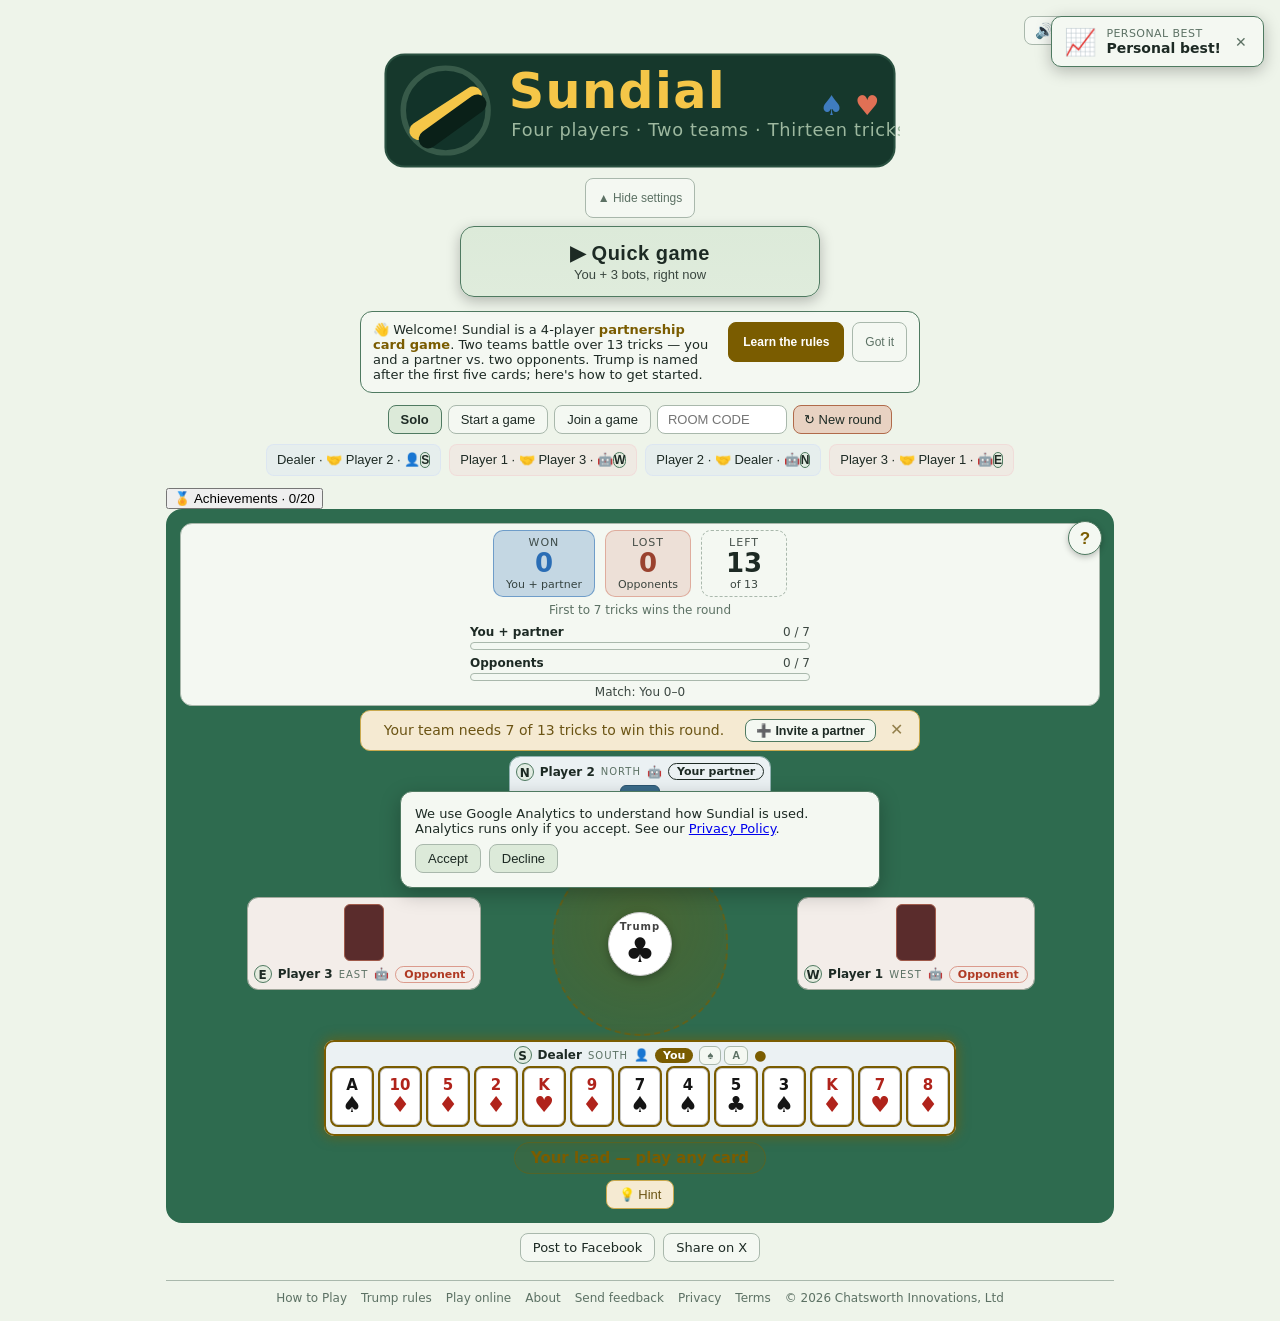
==== commit 1ca8ffad: "deploy: java1337/sundial@21f6131f01554987954f6383014fc826ef799cdb" ====
--- a/index.html
+++ b/index.html
@@ -80,7 +80,7 @@
         "offers": { "@type": "Offer", "price": "0", "priceCurrency": "USD" }
       }
     </script>
-    <script type="module" crossorigin src="./assets/index-D15acmCD.js"></script>
+    <script type="module" crossorigin src="./assets/index-Biay4PHD.js"></script>
     <link rel="stylesheet" crossorigin href="./assets/index-DPPtWSAI.css">
   </head>
   <body>
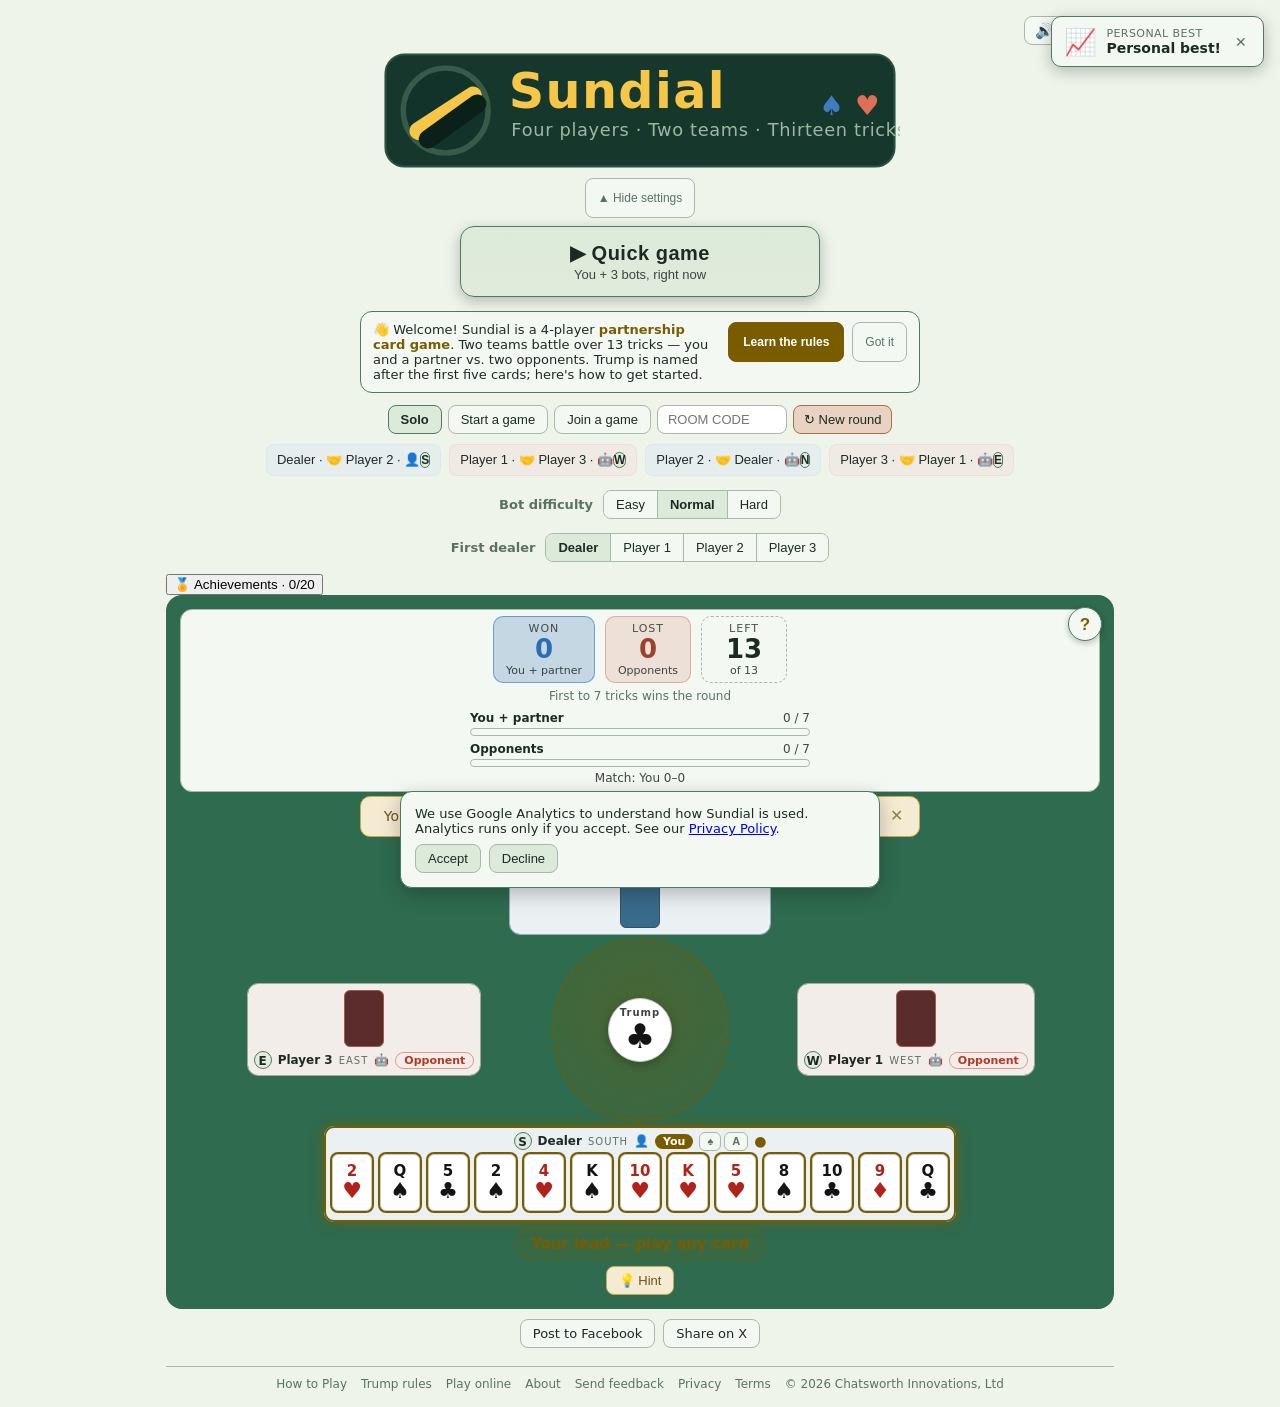
==== commit 7ade6e5c: "deploy: java1337/sundial@1adc99d875e15cb7599edbf25a79e8a727632e0b" ====
--- a/index.html
+++ b/index.html
@@ -80,8 +80,8 @@
         "offers": { "@type": "Offer", "price": "0", "priceCurrency": "USD" }
       }
     </script>
-    <script type="module" crossorigin src="./assets/index-Biay4PHD.js"></script>
-    <link rel="stylesheet" crossorigin href="./assets/index-DPPtWSAI.css">
+    <script type="module" crossorigin src="./assets/index-BEJETNye.js"></script>
+    <link rel="stylesheet" crossorigin href="./assets/index-B3faddtk.css">
   </head>
   <body>
     <div id="root"></div>
--- a/assets/index-B3faddtk.css
+++ b/assets/index-B3faddtk.css
@@ -0,0 +1 @@
+:root{--bg:#123329;--panel:#1d4033;--panel-on:#2c583f;--text:#f2efe4;--muted:#9db89f;--border:#5a6b5a;--border-strong:#7fae8a;--input-bg:#123329;--table-bg:#1a4b39;--table-border:#37654e;--team-a:#274a76;--team-b:#6b3b3b;--team-a-win:#5b9fd4;--team-b-win:#e07055;--win:#f0c94d;--win-text:#222;--red:#e4573d;--card-white:#fff;--card-ink:#111;--card-ink-red:#c0392b;--opp-text:#ffa08c;--card-border:#b9b9b9;--cardback-bg:#153d59;--cardback-border:#2c6886;--cardback-text:#bcd7e4;--hint-bg:#41321a;--hint-text:#f2e2ad;--hint-border:#d4b66a;--restart-bg:#5a3320;--restart-border:#b06a4a;--shadow:#0006}:root[data-theme=light]{--bg:#eef4ea;--panel:#f4f8f2;--panel-on:#dcead9;--text:#1d2a24;--muted:#5c7164;--border:#a9b8ac;--border-strong:#4f7a61;--input-bg:#fff;--table-bg:#2e6b4f;--table-border:#2e6b4f;--team-a:#d5e2f5;--team-b:#f2d3d3;--team-a-win:#2a6db5;--team-b-win:#c44a32;--win:#7a5c00;--win-text:#fff;--red:#b03a24;--card-white:#fff;--card-ink:#141414;--card-ink-red:#b0231b;--opp-text:#b03a24;--card-border:#c9c9c9;--cardback-bg:#3a6b8a;--cardback-border:#2a5470;--cardback-text:#e3eef4;--hint-bg:#f5ead2;--hint-text:#6b5414;--hint-border:#c9a94e;--restart-bg:#e8d2c2;--restart-border:#b06a4a;--shadow:#00000040}*{box-sizing:border-box}button{touch-action:manipulation;-webkit-tap-highlight-color:transparent}body{background:var(--bg);color:var(--text);margin:0;font-family:system-ui,sans-serif}.app{max-width:980px;margin:0 auto;padding:16px}.sr-only{clip:rect(0 0 0 0);white-space:nowrap;border:0;width:1px;height:1px;margin:-1px;padding:0;position:absolute;overflow:hidden}:focus-visible{outline:2px solid var(--win);outline-offset:2px}.skip-link{background:var(--win);color:#222;z-index:100;border-radius:0 0 8px;padding:8px 14px;font-weight:600;position:absolute;top:0;left:-9999px}.skip-link:focus{top:0;left:0}.topbar{justify-content:space-between;align-items:center;gap:10px;display:flex}.topbar-actions{align-items:center;gap:8px;display:flex}.theme-toggle{cursor:pointer;border:1px solid var(--border);background:var(--panel);color:var(--text);border-radius:8px;padding:6px 10px;font-size:15px;line-height:1}h1{text-align:center;letter-spacing:1px;margin:6px 0 10px;font-size:24px}h1.masthead{background:0 0;justify-content:center;margin:4px auto 6px;padding:0;display:flex}.masthead-img{width:100%;max-width:520px;height:auto;display:block}h1.masthead-compact{margin:0 auto 4px}h1.masthead-compact .masthead-img{max-width:220px}.lobby-toggle-row{justify-content:center;margin:0 0 8px;display:flex}.lobby-toggle{cursor:pointer;border:1px solid var(--border);background:var(--panel);color:var(--muted);border-radius:8px;min-height:40px;padding:6px 12px;font-size:12px}.lobby-toggle:hover{color:var(--text);border-color:var(--border-strong)}.seats{flex-wrap:wrap;justify-content:center;gap:8px;margin-bottom:12px;display:flex}.tagline{text-align:center;color:var(--muted);margin:0 0 14px;font-style:italic}.hero{justify-content:center;margin-bottom:14px;display:flex}.hero-btn{cursor:pointer;border:1px solid var(--border-strong);background:linear-gradient(180deg, var(--panel-on), color-mix(in srgb, var(--panel-on) 82%, var(--bg)));width:100%;max-width:360px;color:var(--text);box-shadow:0 4px 14px var(--shadow);border-radius:14px;flex-direction:column;align-items:center;gap:2px;padding:14px 20px;display:flex}.hero-btn .hero-btn-title{letter-spacing:.5px;font-size:20px;font-weight:800}.hero-btn .hero-btn-sub{opacity:.85;font-size:13px}.resume-banner{border:1px dashed var(--border-strong);background:color-mix(in srgb, var(--win) 12%, transparent);text-align:center;border-radius:10px;flex-wrap:wrap;justify-content:center;align-items:center;gap:10px;max-width:560px;margin:0 auto 14px;padding:8px 12px;font-size:13px;display:flex}.resume-banner .resume-btn{cursor:pointer;border:1px solid var(--border-strong);background:var(--panel-on);color:var(--text);white-space:nowrap;border-radius:8px;padding:5px 12px;font-size:13px}.resume-banner .resume-btn.muted{border-color:var(--border);background:0 0}.first-run-hint{border:1px solid var(--border-strong);background:var(--panel);border-radius:12px;flex-wrap:wrap;justify-content:center;align-items:flex-start;gap:10px;max-width:560px;margin:0 auto 12px;padding:10px 12px;font-size:13px;display:flex}.first-run-hint .fr-text{color:var(--text);flex:1;min-width:220px}.first-run-hint .fr-actions{align-items:center;gap:8px;display:flex}.first-run-hint a{color:var(--win);font-weight:600;text-decoration:none}.first-run-hint .fr-dismiss{cursor:pointer;border:1px solid var(--border);color:var(--muted);background:0 0;border-radius:8px;min-height:40px;padding:6px 12px;font-size:12px}.first-run-hint .fr-cta{cursor:pointer;border:1px solid var(--win);background:var(--win);color:var(--win-text);white-space:nowrap;border-radius:8px;min-height:40px;padding:6px 14px;font-size:12px;font-weight:700}.mode-bar{flex-wrap:wrap;justify-content:center;align-items:center;gap:6px;margin-bottom:10px;display:flex}.mode-btn{cursor:pointer;border:1px solid var(--border);background:var(--panel);color:var(--text);border-radius:8px;padding:6px 12px;font-size:13px}.mode-btn.on{background:var(--panel-on);border-color:var(--border-strong);font-weight:600}.room-input{border:1px solid var(--border);background:var(--input-bg);color:var(--text);text-transform:uppercase;border-radius:8px;width:130px;padding:6px 10px;font-size:13px}.host-invite{flex-direction:column;align-items:center;gap:8px;margin-bottom:10px;display:flex}.host-invite-label{font-size:13px}.host-code-block{flex-direction:column;align-items:center;gap:8px;display:flex}.room-code-chip{letter-spacing:8px;border:2px solid var(--border-strong);background:var(--panel-on);color:var(--text);border-radius:12px;padding:6px 18px 6px 26px;font-family:ui-monospace,monospace;font-size:34px;font-weight:800}.room-code-inline{letter-spacing:2px;font-family:ui-monospace,monospace}.resume-btn:disabled{opacity:.5;cursor:default}.hint-text{opacity:.85;align-self:center;font-size:12px}.seat-btn{cursor:pointer;border:1px solid var(--border);background:var(--panel);color:var(--text);border-radius:8px;padding:6px 10px;font-size:13px}.seat-btn.human{background:var(--panel-on);border-color:var(--border-strong)}.seat-btn.team-chip.team-0{background:color-mix(in srgb, var(--team-a) 30%, transparent);border-color:color-mix(in srgb, var(--team-a) 60%, transparent)}.seat-btn.team-chip.team-1{background:color-mix(in srgb, var(--team-b) 30%, transparent);border-color:color-mix(in srgb, var(--team-b) 60%, transparent)}.seat-btn.restart{border-color:var(--restart-border);background:var(--restart-bg)}.lobby-row{flex-wrap:wrap;justify-content:center;align-items:center;gap:10px;width:100%;margin-top:6px;display:flex}.lobby-label{color:var(--muted);font-size:13px;font-weight:700}.seg{border:1px solid var(--border);border-radius:8px;display:inline-flex;overflow:hidden}.seg-btn{cursor:pointer;background:var(--panel);color:var(--text);border:none;padding:6px 12px;font-size:13px}.seg-btn+.seg-btn{border-left:1px solid var(--border)}.seg-btn.on{background:var(--panel-on);color:var(--accent);font-weight:800}.table{border:2px solid var(--table-border);background:var(--table-bg);border-radius:16px;min-height:480px;padding:12px;position:relative}.table.empty{text-align:center;padding:40px 20px}.table-help{z-index:5;border:1px solid var(--border-strong);background:var(--panel);width:34px;height:34px;color:var(--win);cursor:pointer;box-shadow:0 2px 6px var(--shadow);border-radius:999px;justify-content:center;align-items:center;font-size:17px;font-weight:800;line-height:1;display:flex;position:absolute;top:10px;right:10px}.table-help:hover{background:var(--panel-on)}.table-help:focus-visible{outline:2px solid var(--win);outline-offset:2px}.scoreboard{background:var(--panel);border:1px solid var(--border);border-radius:12px;flex-direction:column;justify-content:center;align-items:center;gap:4px;padding:6px 10px;display:flex}.trick-track{justify-content:center;align-items:stretch;gap:10px;display:flex}.track-chip{border-radius:10px;flex-direction:column;align-items:center;min-width:86px;padding:5px 12px;display:flex}.track-won.team-0{background:color-mix(in srgb, var(--team-a-win) 24%, var(--panel));border:1px solid color-mix(in srgb, var(--team-a-win) 55%, transparent)}.track-won.team-0 .track-value{color:var(--team-a-win)}.track-won.team-1{background:color-mix(in srgb, var(--team-b-win) 24%, var(--panel));border:1px solid color-mix(in srgb, var(--team-b-win) 55%, transparent)}.track-won.team-1 .track-value{color:var(--team-b-win)}.track-lost.team-0{background:color-mix(in srgb, var(--team-a-win) 14%, var(--panel));border:1px solid color-mix(in srgb, var(--team-a-win) 35%, transparent)}.track-lost.team-0 .track-value{color:color-mix(in srgb, var(--team-a-win) 75%, var(--text))}.track-lost.team-1{background:color-mix(in srgb, var(--team-b-win) 14%, var(--panel));border:1px solid color-mix(in srgb, var(--team-b-win) 35%, transparent)}.track-lost.team-1 .track-value{color:color-mix(in srgb, var(--team-b-win) 75%, var(--text))}.track-pending{background:var(--panel);border:1px dashed var(--border)}.track-label{letter-spacing:1px;text-transform:uppercase;opacity:.8;font-size:11px}.track-value{font-size:26px;font-weight:800;line-height:1.1}.track-sub{opacity:.85;font-size:11px}.match-score{opacity:.85;white-space:nowrap;font-size:12px}.goal-caption{color:var(--muted);text-align:center;margin:2px 0 0;font-size:12px}.trick-progress-wrap{flex-direction:column;gap:6px;width:100%;max-width:340px;margin-top:4px;display:flex}.trick-progress{flex-direction:column;gap:3px;display:flex}.trick-progress .tp-header{justify-content:space-between;align-items:baseline;font-size:12px;display:flex}.trick-progress .tp-label{font-weight:600}.trick-progress .tp-count{opacity:.85;font-variant-numeric:tabular-nums}.trick-progress .tp-bar{background:color-mix(in srgb, var(--panel) 70%, transparent);border:1px solid var(--border);border-radius:999px;height:8px;overflow:hidden}.trick-progress .tp-fill{border-radius:999px;height:100%;transition:width .2s}.trick-progress.team-0 .tp-fill{background:var(--team-a-win)}.trick-progress.team-1 .tp-fill{background:var(--team-b-win)}.trump-ind{background:var(--card-white);border:1px solid var(--card-border);width:64px;height:64px;box-shadow:0 3px 8px var(--shadow);border-radius:999px;flex-direction:column;justify-content:center;align-items:center;display:flex}.trump-label{letter-spacing:1px;color:#222;opacity:.85;font-size:10px;font-weight:700;display:block}.big-suit{margin-top:1px;font-size:34px;line-height:1}.big-suit.red,.suit-sym.red{color:var(--red)}.big-suit.black{color:var(--card-ink)}.trump-none{opacity:.6;font-size:20px}.board{grid-template-rows:auto auto;grid-template-columns:1fr auto 1fr;align-items:center;gap:4px;display:grid}.board-north{grid-area:1/1/auto/-1}.board-west,.board-east{grid-row:2}.board-west{grid-column:1}.board-center{background:radial-gradient(circle at 50% 40%, color-mix(in srgb, var(--win) 34%, transparent), color-mix(in srgb, var(--win) 14%, transparent));border:2px dashed color-mix(in srgb, var(--win) 55%, transparent);border-radius:999px;flex-direction:column;grid-area:2/2;justify-content:center;align-items:center;min-width:148px;min-height:148px;padding:10px;display:flex}.board-south{grid-area:3/1/auto/-1}.board-seat{justify-content:center;display:flex}.trick-pile{grid-template-rows:auto auto auto;grid-template-columns:auto auto auto;place-items:center;min-width:150px;min-height:120px;display:grid;position:relative}.pile-empty{opacity:.45;font-size:13px}.trick-slot{justify-content:center;align-items:center;min-width:44px;min-height:48px;display:flex}.trick-pile.trick-lingering{animation:1.7s forwards trick-linger-fade}.trick-pile.trick-lingering .trick-entry{opacity:.9}@keyframes trick-linger-fade{0%{opacity:1}75%{opacity:1}to{opacity:.55}}.slot-north{grid-area:1/2}.slot-west{grid-area:2/1}.slot-center{grid-area:2/2}.slot-east{grid-area:2/3}.slot-south{grid-area:3/2}.trick-entry.winning .cardface{outline:3px solid var(--team-a-win);outline-offset:1px}.trick-entry.winning.team-1 .cardface{outline-color:var(--team-b-win)}.trick-animate{animation:.28s ease-out trick-in}@keyframes trick-in{0%{opacity:0;transform:translateY(16px)scale(.6)rotate(-3deg)}to{opacity:1;transform:translateY(0)scale(1)rotate(0)}}.trick-entry.winning{animation:1.6s ease-in-out infinite win-glow}@keyframes win-glow{0%,to{filter:drop-shadow(0 0 2px color-mix(in srgb, var(--team-a-win) 55%, transparent))}50%{filter:drop-shadow(0 0 7px color-mix(in srgb, var(--team-a-win) 90%, transparent))}}.trick-entry.winning.team-1{animation-name:win-glow-b}@keyframes win-glow-b{0%,to{filter:drop-shadow(0 0 2px color-mix(in srgb, var(--team-b-win) 55%, transparent))}50%{filter:drop-shadow(0 0 7px color-mix(in srgb, var(--team-b-win) 90%, transparent))}}.trick-entry.win-flash{animation:.5s ease-out win-flash-pop}@keyframes win-flash-pop{0%{filter:drop-shadow(0 0 10px color-mix(in srgb, var(--team-a-win) 95%, transparent)) brightness(1.2);transform:scale(1.12)}to{filter:drop-shadow(0 0 7px color-mix(in srgb, var(--team-a-win) 90%, transparent));transform:scale(1)}}.trick-entry.win-flash.team-1{animation-name:win-flash-pop-b}@keyframes win-flash-pop-b{0%{filter:drop-shadow(0 0 10px color-mix(in srgb, var(--team-b-win) 95%, transparent)) brightness(1.2);transform:scale(1.12)}to{filter:drop-shadow(0 0 7px color-mix(in srgb, var(--team-b-win) 90%, transparent));transform:scale(1)}}.trick-result-note{background:color-mix(in srgb, var(--win) 30%, transparent);color:var(--win);border:1px solid color-mix(in srgb, var(--win) 55%, transparent);white-space:nowrap;border-radius:999px;margin-top:6px;padding:3px 12px;font-size:12px;font-weight:700}.trick-result-note.team-0{color:var(--team-a-win);background:color-mix(in srgb, var(--team-a-win) 22%, transparent);border-color:color-mix(in srgb, var(--team-a-win) 50%, transparent)}.trick-result-note.team-1{color:var(--team-b-win);background:color-mix(in srgb, var(--team-b-win) 22%, transparent);border-color:color-mix(in srgb, var(--team-b-win) 50%, transparent)}.last-trick-btn{cursor:pointer;border:1px solid var(--border);background:var(--panel);color:var(--muted);white-space:nowrap;border-radius:999px;margin-top:6px;padding:4px 12px;font-size:12px}.last-trick-btn:hover{background:var(--panel-on);color:var(--text)}.cardface{background:var(--card-white);width:40px;height:57px;color:var(--card-ink);border:1px solid var(--card-border);border-radius:6px;flex-direction:column;justify-content:center;align-items:center;gap:0;font-size:15px;font-weight:700;line-height:1.05;display:inline-flex}.cardface.red{color:var(--card-ink-red)}.suit-sym{font-size:22px;line-height:1}.mini-card{cursor:pointer;font:inherit;background:0 0;border:none;padding:2px}.mini-card .cardface{transition:transform 60ms,box-shadow 60ms}.mini-card:not(:disabled):hover .cardface{box-shadow:0 4px 10px var(--shadow);transform:translateY(-6px)}.mini-card.playable .cardface{box-shadow:0 0 0 2px var(--win);transform:translateY(-3px)}.mini-card.illegal .cardface{opacity:.35}.edge.own-hand.my-turn .mini-card.illegal .cardface{opacity:.22;filter:grayscale(.7)}.mini-card:disabled{cursor:default}.edge.own-hand.my-turn .mini-card.playable .cardface{animation:1.6s ease-out legal-flash}@keyframes legal-flash{0%{box-shadow:0 0 0 2px var(--win), 0 0 16px 5px color-mix(in srgb, var(--win) 70%, transparent)}to{box-shadow:0 0 0 2px var(--win)}}.cardbacks{background:var(--cardback-bg);border:1px solid var(--cardback-border);width:40px;min-height:57px;color:var(--cardback-text);border-radius:6px;justify-content:center;align-items:center;padding:2px 6px;font-size:14px;font-weight:700;display:inline-flex}.cardbacks.team-cb-0{background:var(--cardback-bg);border-color:var(--cardback-border);color:var(--cardback-text)}.cardbacks.team-cb-1{color:#f0d5d5;background:#5a2c2c;border-color:#a05a4a}.edge{border-radius:10px;flex-direction:column;align-items:center;gap:4px;padding:6px;display:flex}.edge.team-0{background:color-mix(in srgb, var(--team-a) 30%, var(--panel));outline:1px solid color-mix(in srgb, var(--team-a) 60%, transparent)}.edge.team-1{background:color-mix(in srgb, var(--team-b) 30%, var(--panel));outline:1px solid color-mix(in srgb, var(--team-b) 60%, transparent)}.edge .me-tag,.edge .partner-tag,.edge .opponent-tag{border-radius:999px;padding:1px 8px;font-size:11px;font-weight:700}.edge .opponent-tag{border:1px solid color-mix(in srgb, var(--team-b-win) 50%, transparent);color:var(--opp-text)}.edge .me-tag{background:var(--win);color:var(--win-text)}.edge .partner-tag{border:1px solid}.edge.my-turn{outline:2px solid var(--turn,var(--win));outline-offset:-2px;box-shadow:0 0 12px 2px color-mix(in srgb, var(--win) 55%, transparent);animation:1.6s ease-in-out infinite turn-pulse}@keyframes turn-pulse{0%,to{outline-color:var(--win);box-shadow:0 0 14px 3px color-mix(in srgb, var(--win) 65%, transparent)}50%{outline-color:color-mix(in srgb, var(--win) 45%, transparent);box-shadow:0 0 4px 0 color-mix(in srgb, var(--win) 25%, transparent)}}.board-north .edge,.board-south .edge{flex-direction:column}.board-west .edge,.board-east .edge{flex-direction:column-reverse}.board-north .cards,.board-south .cards{flex-wrap:wrap;justify-content:center;gap:4px;display:flex}.board-west .cards,.board-east .cards{flex-flow:column wrap;align-items:center;gap:4px;max-height:120px;display:flex}.seat-label{flex-wrap:wrap;justify-content:center;align-items:center;gap:6px;font-size:12px;display:flex}.seat-dir{text-align:center;border:1px solid var(--border-strong);background:color-mix(in srgb, var(--panel-on) 60%, transparent);width:18px;height:18px;color:var(--text);border-radius:999px;font-size:12px;font-weight:800;line-height:18px}.seat-dir-full{letter-spacing:1px;text-transform:uppercase;color:var(--muted);font-size:10px}.seat-name{font-weight:600}.turn-mark{color:var(--turn,var(--win));font-size:14px}.sort-bar{align-items:center;gap:3px;display:inline-flex}.sort-btn{cursor:pointer;border:1px solid var(--border);background:var(--panel);color:var(--muted);border-radius:6px;padding:1px 7px;font-size:11px;font-weight:800;line-height:1.4}.sort-btn:hover{background:var(--panel-on);color:var(--text)}.sort-btn.on{background:var(--win);border-color:var(--win);color:var(--win-text)}.muted{opacity:.5}.coach{background:var(--hint-bg);max-width:560px;color:var(--hint-text);border:1px solid var(--hint-border);text-align:center;border-radius:10px;flex-wrap:wrap;justify-content:center;align-items:center;gap:10px;margin:4px auto 6px;padding:8px 12px;font-size:14px;display:flex}.coach.celebrate{background:var(--panel-on);color:var(--text);border-color:var(--border-strong);font-weight:600}.coach-text{flex:1}.coach-invite{cursor:pointer;border:1px solid var(--border-strong);background:var(--panel);color:var(--text);white-space:nowrap;border-radius:8px;padding:3px 10px;font-size:12.5px;font-weight:600}.coach-invite:hover{background:var(--panel-on)}.coach-dismiss{cursor:pointer;color:inherit;opacity:.7;background:0 0;border:none;padding:2px 4px;font-size:16px;line-height:1}.coach-dismiss:hover{opacity:1}.actions{text-align:center;flex-direction:column;align-items:center;gap:6px;margin-top:6px;display:flex}.action-title{margin:0;font-size:14px}.action-title.action-your-turn{color:var(--win);background:color-mix(in srgb, var(--win) 12%, transparent);border:1px solid color-mix(in srgb, var(--win) 40%, transparent);border-radius:999px;padding:6px 16px;font-size:15px;font-weight:700;display:inline-block}.inline-hint{background:var(--hint-bg);color:var(--hint-text);border:1px solid var(--hint-border);border-radius:8px;margin:0;padding:6px 12px;font-size:13px}.suit-row{gap:10px;display:flex}.suit-btn{cursor:pointer;background:var(--card-white);border:1px solid #999;border-radius:8px;padding:4px 14px;font-size:24px}.hint{cursor:pointer;border:1px solid var(--hint-border);background:var(--hint-bg);color:var(--hint-text);border-radius:8px;padding:6px 12px;font-size:13px}.round-result{margin:4px 0;font-size:18px;font-weight:700}.round-summary{border:1px solid var(--border-strong);background:var(--panel);text-align:center;border-radius:12px;min-width:min(320px,92vw);padding:12px 18px}.round-summary-title{text-transform:uppercase;letter-spacing:1px;opacity:.7;margin:0 0 2px;font-size:12px}.match-summary{border-color:var(--win);box-shadow:0 0 26px color-mix(in srgb, var(--win) 38%, transparent);padding:18px 22px}.match-trophy{margin:0 0 4px;font-size:46px;line-height:1;animation:.7s match-win-pop;display:inline-block}@keyframes match-win-pop{0%{opacity:0;transform:scale(.3)}60%{transform:scale(1.18)}to{opacity:1;transform:scale(1)}}.round-result.round-win{color:var(--win)}.round-result.round-loss{color:var(--muted)}.round-scores{justify-content:center;gap:12px;margin-top:6px;display:flex}.round-score-chip{border-radius:8px;align-items:center;gap:6px;padding:4px 10px;font-size:14px;font-weight:600;display:inline-flex}.round-score-chip.team-0{background:color-mix(in srgb, var(--team-a) 35%, transparent)}.round-score-chip.team-1{background:color-mix(in srgb, var(--team-b) 35%, transparent)}.rs-dot{border-radius:999px;width:10px;height:10px;display:inline-block}.table.empty button{cursor:pointer;border:1px solid var(--border-strong);background:var(--panel-on);color:#fff;border-radius:8px;padding:8px 18px;font-size:15px}.consent-banner{z-index:50;border:1px solid var(--border-strong);background:var(--panel);max-width:480px;color:var(--text);box-shadow:0 6px 20px var(--shadow);border-radius:12px;flex-direction:column;align-items:flex-start;gap:8px;margin:0 auto;padding:14px;font-size:13px;transition:opacity .2s,transform .2s;display:flex;position:fixed;bottom:12px;left:12px;right:12px}.consent-banner.leaving{opacity:0;transform:translateY(8px)}.consent-banner p{margin:0}.consent-actions{flex-wrap:wrap;gap:8px;display:flex}.consent-btn{cursor:pointer;border:1px solid var(--border);background:var(--panel-on);color:var(--text);border-radius:8px;padding:6px 12px;font-size:13px}.app-footer{border-top:1px solid var(--border);flex-wrap:wrap;justify-content:center;gap:14px;margin-top:18px;padding-top:10px;font-size:12px;display:flex}.app-footer a{color:var(--muted);text-decoration:none}.app-footer a:hover{text-decoration:underline}.app-footer .copyright{color:var(--muted)}.legal{max-width:720px;margin:0 auto;padding:8px 4px 24px;font-size:14px;line-height:1.6}.legal h2{margin:20px 0 8px;font-size:18px}.legal a{color:var(--border-strong)}.legal-back{cursor:pointer;border:1px solid var(--border);background:var(--panel);color:var(--text);border-radius:8px;margin-bottom:12px;padding:6px 12px;font-size:13px;display:inline-block}.share-row{flex-wrap:wrap;justify-content:center;gap:8px;margin-top:10px;display:flex}.share-btn{cursor:pointer;border:1px solid var(--border);background:var(--panel);color:var(--text);border-radius:8px;padding:6px 12px;font-size:13px}.share-btn a{color:inherit;text-decoration:none;display:inline-block}@media (width<=640px){.app{padding:10px}h1{margin:4px 0 8px;font-size:20px}.tagline{margin-bottom:10px;font-size:13px}.hero-btn{border-radius:16px;max-width:none;min-height:64px;padding:12px 16px}.hero-btn .hero-btn-title{font-size:22px}.lobby-toggle{min-height:44px;padding:8px 14px;font-size:13px}.first-run-hint{padding:10px;font-size:13px}.first-run-hint .fr-dismiss{min-height:44px;padding:8px 14px;font-size:13px}.first-run-hint .fr-cta{min-height:44px;padding:8px 16px;font-size:13px}.mode-bar{gap:5px;margin-bottom:8px}.mode-btn,.seat-btn{min-height:44px;padding:8px 12px;font-size:14px}.room-input{width:108px;min-height:44px;font-size:14px}.seats{gap:6px;margin-bottom:8px}.table{border-radius:14px;min-height:0;padding:8px}.table-help{width:40px;height:40px;font-size:18px;top:8px;right:8px}.rules-overlay{padding:8px}.rules-modal{border-radius:14px;max-height:92vh}.rules-header{padding:10px 14px}.rules-close{min-width:44px;min-height:44px;font-size:22px}.rules-tab{text-align:center;flex:1;min-height:44px}.rules-body{padding:6px 16px 14px;font-size:14px}.table.empty button{width:100%;min-height:48px;font-size:16px}.scoreboard{gap:4px;padding:4px 6px}.trick-track{gap:6px}.track-chip{min-width:74px;padding:4px 8px}.track-value{font-size:22px}.match-score{font-size:11px}.trump-ind{margin:2px 0}.big-suit{font-size:28px}.trick-pile{min-width:120px;min-height:64px}.cardface{width:40px;height:57px;font-size:15px}.mini-card{padding:3px}.mini-card:not(:disabled):active .cardface{transform:scale(.92)}.cardbacks{min-width:40px;min-height:53px;font-size:13px}.suit-btn{border-radius:10px;min-width:56px;min-height:48px;font-size:22px}.hint{min-height:44px;padding:8px 16px;font-size:15px}.action-title{font-size:13px}.coach{margin:2px auto 4px;padding:8px 10px;font-size:13px}.round-result{font-size:15px}.consent-banner{bottom:8px;left:8px;right:8px}.sort-btn{border-radius:8px;min-width:34px;min-height:34px;font-size:13px}.last-trick-btn{min-height:40px;padding:6px 14px;font-size:13px}.trick-result-note{padding:5px 14px;font-size:13px}.edge{padding:3px}.board-north .cards,.board-south .cards,.board-west .cards,.board-east .cards{-webkit-overflow-scrolling:touch;flex-flow:row;justify-content:flex-start;gap:5px;width:100%;max-height:none;padding-bottom:4px;display:flex;overflow-x:auto}.own-hand .cards{flex-wrap:wrap;justify-content:center;padding-bottom:0;overflow-x:visible}}.achievement-toasts{z-index:2000;pointer-events:none;flex-direction:column;gap:8px;max-width:min(340px,100vw - 32px);display:flex;position:fixed;top:16px;right:16px}.ach-toast{pointer-events:auto;background:var(--panel);border:1px solid var(--border-strong);box-shadow:0 4px 16px var(--shadow);border-radius:10px;align-items:center;gap:10px;padding:10px 12px;animation:.25s ease-out ach-toast-in;display:flex}.ach-toast-mastery{border-color:var(--win)}@keyframes ach-toast-in{0%{opacity:0;transform:translate(20px)}to{opacity:1;transform:translate(0)}}.ach-toast-icon{font-size:26px;line-height:1}.ach-toast-body{flex-direction:column;min-width:0;display:flex}.ach-toast-kind{text-transform:uppercase;letter-spacing:.04em;color:var(--muted);font-size:11px}.ach-toast-title{font-size:14px;font-weight:700}.ach-toast-sub{color:var(--muted);font-size:12px}.ach-toast-close{color:var(--muted);cursor:pointer;background:0 0;border:none;margin-left:auto;padding:4px;font-size:14px}.gallery-launcher{flex-wrap:wrap;align-items:center;gap:10px;margin-top:8px;display:flex}.active-title-chip{background:var(--panel-on);border:1px solid var(--border);border-radius:999px;align-items:center;gap:6px;padding:4px 10px;font-size:13px;display:inline-flex}.active-title-chip.big{font-size:15px}.ach-gallery{background:var(--panel);border:1px solid var(--border);border-radius:12px;margin-top:20px;padding:16px}.gallery-header{justify-content:space-between;align-items:center;margin-bottom:10px;display:flex}.gallery-title{font-size:16px;font-weight:700}.gallery-tabs{flex-wrap:wrap;gap:8px;margin-bottom:14px;display:flex}.badge-tier{margin-bottom:14px}.badge-tier-title{text-transform:uppercase;letter-spacing:.05em;color:var(--muted);margin:0 0 8px;font-size:13px}.badge-row{grid-template-columns:repeat(auto-fill,minmax(150px,1fr));gap:8px;display:grid}.gallery-badge{background:var(--panel-on);border:1px solid var(--border);border-radius:8px;flex-direction:column;gap:2px;padding:10px;display:flex}.gallery-badge.earned{border-color:var(--win)}.gallery-badge.locked{opacity:.7}.gb-icon{font-size:22px}.gb-name{font-size:13px;font-weight:700}.gb-desc{color:var(--muted);font-size:11px}.best-meters{border-top:1px solid var(--border);margin-top:16px;padding-top:12px}.meter-row{flex-wrap:wrap;gap:8px;display:flex}.meter-chip{background:var(--panel-on);border:1px solid var(--border);border-radius:8px;flex-direction:column;padding:8px 12px;display:flex}.meter-name{color:var(--muted);font-size:11px}.meter-value{font-size:18px;font-weight:700}.quest-panel{flex-direction:column;gap:8px;display:flex}.quest-item{background:var(--panel-on);border:1px solid var(--border);border-radius:8px;align-items:center;gap:10px;padding:10px;display:flex}.quest-item.done{border-color:var(--win)}.quest-icon{font-size:18px}.quest-name{font-weight:600}.quest-target{color:var(--muted);font-size:12px}.title-panel{flex-direction:column;gap:12px;display:flex}.title-current{flex-wrap:wrap;align-items:center;gap:12px;display:flex}.title-list{flex-direction:column;gap:6px;display:flex}.title-option{background:var(--panel-on);border:1px solid var(--border);color:var(--text);cursor:pointer;text-align:left;border-radius:8px;align-items:center;gap:10px;padding:8px 12px;display:flex}.title-option.locked{opacity:.6;cursor:not-allowed}.title-option.chosen{border-color:var(--win)}.title-opt-icon{font-size:18px}.title-opt-name{font-weight:600}.rules-overlay{z-index:3000;background:#00000073;justify-content:center;align-items:center;padding:16px;animation:.18s ease-out rules-fade-in;display:flex;position:fixed;inset:0}@keyframes rules-fade-in{0%{opacity:0}to{opacity:1}}.rules-modal{background:var(--panel);width:min(560px,100%);max-height:min(82vh,720px);color:var(--text);border:1px solid var(--border-strong);border-radius:16px;flex-direction:column;animation:.2s ease-out rules-modal-in;display:flex;overflow:hidden;box-shadow:0 12px 40px #00000073}@keyframes rules-modal-in{0%{opacity:0;transform:translateY(12px)}to{opacity:1;transform:translateY(0)}}.rules-header{border-bottom:1px solid var(--border);justify-content:space-between;align-items:center;padding:12px 16px;display:flex}.rules-header h2{margin:0;font-size:17px}.rules-close{cursor:pointer;color:var(--muted);background:0 0;border:none;border-radius:8px;padding:4px 8px;font-size:20px;line-height:1}.rules-close:hover{background:var(--panel-on);color:var(--text)}.rules-tabs{gap:8px;padding:10px 16px 0;display:flex}.rules-tab{cursor:pointer;border:1px solid var(--border);background:var(--panel);color:var(--text);border-radius:999px;padding:6px 14px;font-size:13px;font-weight:600}.rules-tab.on{background:var(--win);border-color:var(--win);color:var(--win-text)}.rules-body{padding:6px 20px 16px;font-size:14px;overflow-y:auto}.rules-body h3{text-transform:uppercase;letter-spacing:.05em;color:var(--muted);margin:18px 0 6px;font-size:14px}.rules-body ul,.rules-body ol{flex-direction:column;gap:4px;margin:4px 0;padding-left:20px;display:flex}.rules-intro{margin:12px 0 0}.rules-tip{background:var(--hint-bg);color:var(--hint-text);border:1px solid var(--hint-border);border-radius:10px;margin:4px 0 0;padding:8px 12px}.rules-footer{border-top:1px solid var(--border);text-align:center;padding:10px 16px 14px}.rules-footer a{color:var(--win);font-size:13px;font-weight:600;text-decoration:none}.rules-footer a:hover{text-decoration:underline}@media (prefers-reduced-motion:reduce){.mini-card .cardface{transition:none}.mini-card:not(:disabled):hover .cardface{box-shadow:none;transform:none}.mini-card.playable .cardface{transform:none}.edge.own-hand.my-turn .mini-card.playable .cardface,.edge.my-turn{animation:none}.trick-progress .tp-fill{transition:none}.trick-animate,.trick-entry.winning,.trick-entry.winning.team-1,.trick-entry.win-flash,.trick-entry.win-flash.team-1{animation:none}.trick-pile.trick-lingering{opacity:1;animation:none}.match-trophy,.ach-toast,.rules-overlay,.rules-modal{animation:none}}
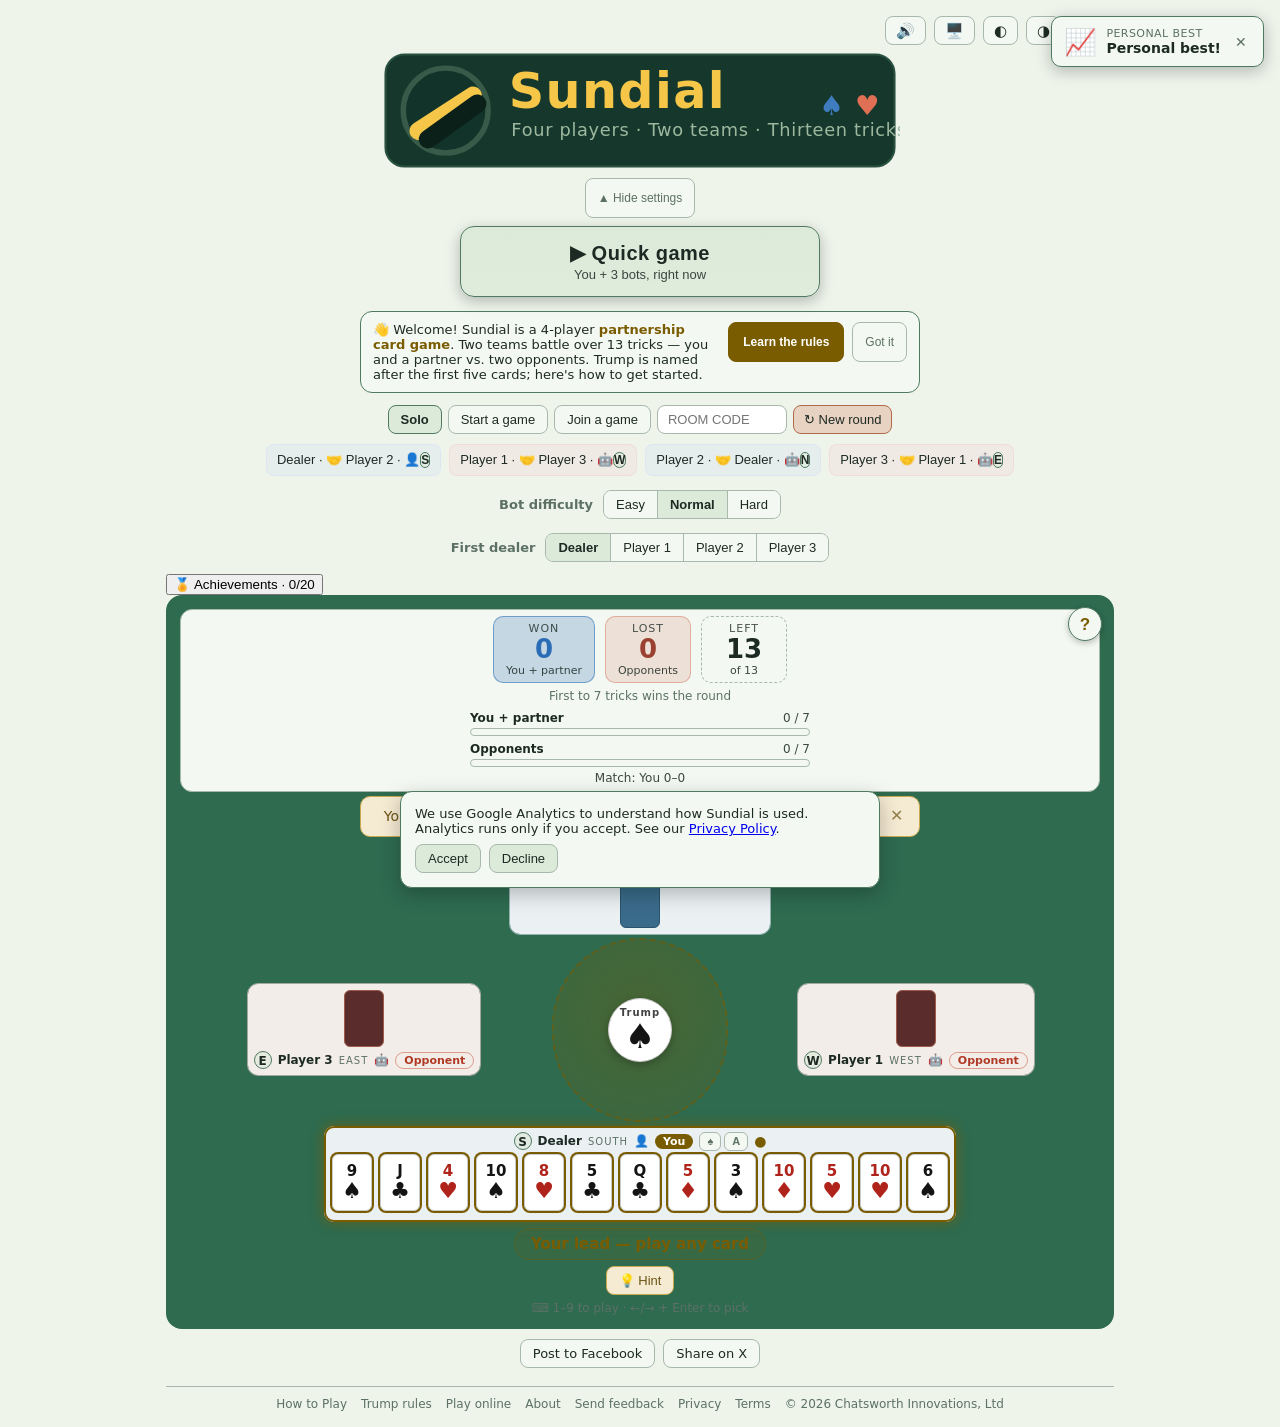
==== commit ff1501c1: "deploy: java1337/sundial@2e2792e19fa8e46a46812edecb7137a3ad94f58c" ====
--- a/index.html
+++ b/index.html
@@ -80,8 +80,8 @@
         "offers": { "@type": "Offer", "price": "0", "priceCurrency": "USD" }
       }
     </script>
-    <script type="module" crossorigin src="./assets/index-BEJETNye.js"></script>
-    <link rel="stylesheet" crossorigin href="./assets/index-B3faddtk.css">
+    <script type="module" crossorigin src="./assets/index-CM5tp9jG.js"></script>
+    <link rel="stylesheet" crossorigin href="./assets/index-CxC_V2eW.css">
   </head>
   <body>
     <div id="root"></div>
--- a/assets/index-CxC_V2eW.css
+++ b/assets/index-CxC_V2eW.css
@@ -0,0 +1 @@
+:root{--bg:#123329;--panel:#1d4033;--panel-on:#2c583f;--text:#f2efe4;--muted:#9db89f;--border:#5a6b5a;--border-strong:#7fae8a;--input-bg:#123329;--table-bg:#1a4b39;--table-border:#37654e;--team-a:#274a76;--team-b:#6b3b3b;--team-a-win:#5b9fd4;--team-b-win:#e07055;--win:#f0c94d;--win-text:#222;--red:#e4573d;--card-white:#fff;--card-ink:#111;--card-ink-red:#c0392b;--opp-text:#ffa08c;--card-border:#b9b9b9;--cardback-bg:#153d59;--cardback-border:#2c6886;--cardback-text:#bcd7e4;--hint-bg:#41321a;--hint-text:#f2e2ad;--hint-border:#d4b66a;--restart-bg:#5a3320;--restart-border:#b06a4a;--shadow:#0006}:root[data-theme=light]{--bg:#eef4ea;--panel:#f4f8f2;--panel-on:#dcead9;--text:#1d2a24;--muted:#5c7164;--border:#a9b8ac;--border-strong:#4f7a61;--input-bg:#fff;--table-bg:#2e6b4f;--table-border:#2e6b4f;--team-a:#d5e2f5;--team-b:#f2d3d3;--team-a-win:#2a6db5;--team-b-win:#c44a32;--win:#7a5c00;--win-text:#fff;--red:#b03a24;--card-white:#fff;--card-ink:#141414;--card-ink-red:#b0231b;--opp-text:#b03a24;--card-border:#c9c9c9;--cardback-bg:#3a6b8a;--cardback-border:#2a5470;--cardback-text:#e3eef4;--hint-bg:#f5ead2;--hint-text:#6b5414;--hint-border:#c9a94e;--restart-bg:#e8d2c2;--restart-border:#b06a4a;--shadow:#00000040}*{box-sizing:border-box}button{touch-action:manipulation;-webkit-tap-highlight-color:transparent}body{background:var(--bg);color:var(--text);margin:0;font-family:system-ui,sans-serif}.app{max-width:980px;margin:0 auto;padding:16px}.sr-only{clip:rect(0 0 0 0);white-space:nowrap;border:0;width:1px;height:1px;margin:-1px;padding:0;position:absolute;overflow:hidden}:focus-visible{outline:2px solid var(--win);outline-offset:2px}.skip-link{background:var(--win);color:#222;z-index:100;border-radius:0 0 8px;padding:8px 14px;font-weight:600;position:absolute;top:0;left:-9999px}.skip-link:focus{top:0;left:0}.topbar{justify-content:space-between;align-items:center;gap:10px;display:flex}.topbar-actions{align-items:center;gap:8px;display:flex}.theme-toggle{cursor:pointer;border:1px solid var(--border);background:var(--panel);color:var(--text);border-radius:8px;padding:6px 10px;font-size:15px;line-height:1}h1{text-align:center;letter-spacing:1px;margin:6px 0 10px;font-size:24px}h1.masthead{background:0 0;justify-content:center;margin:4px auto 6px;padding:0;display:flex}.masthead-img{width:100%;max-width:520px;height:auto;display:block}h1.masthead-compact{margin:0 auto 4px}h1.masthead-compact .masthead-img{max-width:220px}.lobby-toggle-row{justify-content:center;margin:0 0 8px;display:flex}.lobby-toggle{cursor:pointer;border:1px solid var(--border);background:var(--panel);color:var(--muted);border-radius:8px;min-height:40px;padding:6px 12px;font-size:12px}.lobby-toggle:hover{color:var(--text);border-color:var(--border-strong)}.seats{flex-wrap:wrap;justify-content:center;gap:8px;margin-bottom:12px;display:flex}.tagline{text-align:center;color:var(--muted);margin:0 0 14px;font-style:italic}.hero{justify-content:center;margin-bottom:14px;display:flex}.hero-btn{cursor:pointer;border:1px solid var(--border-strong);background:linear-gradient(180deg, var(--panel-on), color-mix(in srgb, var(--panel-on) 82%, var(--bg)));width:100%;max-width:360px;color:var(--text);box-shadow:0 4px 14px var(--shadow);border-radius:14px;flex-direction:column;align-items:center;gap:2px;padding:14px 20px;display:flex}.hero-btn .hero-btn-title{letter-spacing:.5px;font-size:20px;font-weight:800}.hero-btn .hero-btn-sub{opacity:.85;font-size:13px}.resume-banner{border:1px dashed var(--border-strong);background:color-mix(in srgb, var(--win) 12%, transparent);text-align:center;border-radius:10px;flex-wrap:wrap;justify-content:center;align-items:center;gap:10px;max-width:560px;margin:0 auto 14px;padding:8px 12px;font-size:13px;display:flex}.resume-banner .resume-btn{cursor:pointer;border:1px solid var(--border-strong);background:var(--panel-on);color:var(--text);white-space:nowrap;border-radius:8px;padding:5px 12px;font-size:13px}.resume-banner .resume-btn.muted{border-color:var(--border);background:0 0}.first-run-hint{border:1px solid var(--border-strong);background:var(--panel);border-radius:12px;flex-wrap:wrap;justify-content:center;align-items:flex-start;gap:10px;max-width:560px;margin:0 auto 12px;padding:10px 12px;font-size:13px;display:flex}.first-run-hint .fr-text{color:var(--text);flex:1;min-width:220px}.first-run-hint .fr-actions{align-items:center;gap:8px;display:flex}.first-run-hint a{color:var(--win);font-weight:600;text-decoration:none}.first-run-hint .fr-dismiss{cursor:pointer;border:1px solid var(--border);color:var(--muted);background:0 0;border-radius:8px;min-height:40px;padding:6px 12px;font-size:12px}.first-run-hint .fr-cta{cursor:pointer;border:1px solid var(--win);background:var(--win);color:var(--win-text);white-space:nowrap;border-radius:8px;min-height:40px;padding:6px 14px;font-size:12px;font-weight:700}.mode-bar{flex-wrap:wrap;justify-content:center;align-items:center;gap:6px;margin-bottom:10px;display:flex}.mode-btn{cursor:pointer;border:1px solid var(--border);background:var(--panel);color:var(--text);border-radius:8px;padding:6px 12px;font-size:13px}.mode-btn.on{background:var(--panel-on);border-color:var(--border-strong);font-weight:600}.room-input{border:1px solid var(--border);background:var(--input-bg);color:var(--text);text-transform:uppercase;border-radius:8px;width:130px;padding:6px 10px;font-size:13px}.host-invite{flex-direction:column;align-items:center;gap:8px;margin-bottom:10px;display:flex}.host-invite-label{font-size:13px}.host-code-block{flex-direction:column;align-items:center;gap:8px;display:flex}.room-code-chip{letter-spacing:8px;border:2px solid var(--border-strong);background:var(--panel-on);color:var(--text);border-radius:12px;padding:6px 18px 6px 26px;font-family:ui-monospace,monospace;font-size:34px;font-weight:800}.room-code-inline{letter-spacing:2px;font-family:ui-monospace,monospace}.resume-btn:disabled{opacity:.5;cursor:default}.hint-text{opacity:.85;align-self:center;font-size:12px}.seat-btn{cursor:pointer;border:1px solid var(--border);background:var(--panel);color:var(--text);border-radius:8px;padding:6px 10px;font-size:13px}.seat-btn.human{background:var(--panel-on);border-color:var(--border-strong)}.seat-btn.team-chip.team-0{background:color-mix(in srgb, var(--team-a) 30%, transparent);border-color:color-mix(in srgb, var(--team-a) 60%, transparent)}.seat-btn.team-chip.team-1{background:color-mix(in srgb, var(--team-b) 30%, transparent);border-color:color-mix(in srgb, var(--team-b) 60%, transparent)}.seat-btn.restart{border-color:var(--restart-border);background:var(--restart-bg)}.lobby-row{flex-wrap:wrap;justify-content:center;align-items:center;gap:10px;width:100%;margin-top:6px;display:flex}.lobby-label{color:var(--muted);font-size:13px;font-weight:700}.seg{border:1px solid var(--border);border-radius:8px;display:inline-flex;overflow:hidden}.seg-btn{cursor:pointer;background:var(--panel);color:var(--text);border:none;padding:6px 12px;font-size:13px}.seg-btn+.seg-btn{border-left:1px solid var(--border)}.seg-btn.on{background:var(--panel-on);color:var(--accent);font-weight:800}.table{border:2px solid var(--table-border);background:var(--table-bg);border-radius:16px;min-height:480px;padding:12px;position:relative}.table.empty{text-align:center;padding:40px 20px}.table-help{z-index:5;border:1px solid var(--border-strong);background:var(--panel);width:34px;height:34px;color:var(--win);cursor:pointer;box-shadow:0 2px 6px var(--shadow);border-radius:999px;justify-content:center;align-items:center;font-size:17px;font-weight:800;line-height:1;display:flex;position:absolute;top:10px;right:10px}.table-help:hover{background:var(--panel-on)}.table-help:focus-visible{outline:2px solid var(--win);outline-offset:2px}.scoreboard{background:var(--panel);border:1px solid var(--border);border-radius:12px;flex-direction:column;justify-content:center;align-items:center;gap:4px;padding:6px 10px;display:flex}.trick-track{justify-content:center;align-items:stretch;gap:10px;display:flex}.track-chip{border-radius:10px;flex-direction:column;align-items:center;min-width:86px;padding:5px 12px;display:flex}.track-won.team-0{background:color-mix(in srgb, var(--team-a-win) 24%, var(--panel));border:1px solid color-mix(in srgb, var(--team-a-win) 55%, transparent)}.track-won.team-0 .track-value{color:var(--team-a-win)}.track-won.team-1{background:color-mix(in srgb, var(--team-b-win) 24%, var(--panel));border:1px solid color-mix(in srgb, var(--team-b-win) 55%, transparent)}.track-won.team-1 .track-value{color:var(--team-b-win)}.track-lost.team-0{background:color-mix(in srgb, var(--team-a-win) 14%, var(--panel));border:1px solid color-mix(in srgb, var(--team-a-win) 35%, transparent)}.track-lost.team-0 .track-value{color:color-mix(in srgb, var(--team-a-win) 75%, var(--text))}.track-lost.team-1{background:color-mix(in srgb, var(--team-b-win) 14%, var(--panel));border:1px solid color-mix(in srgb, var(--team-b-win) 35%, transparent)}.track-lost.team-1 .track-value{color:color-mix(in srgb, var(--team-b-win) 75%, var(--text))}.track-pending{background:var(--panel);border:1px dashed var(--border)}.track-label{letter-spacing:1px;text-transform:uppercase;opacity:.8;font-size:11px}.track-value{font-size:26px;font-weight:800;line-height:1.1}.track-sub{opacity:.85;font-size:11px}.match-score{opacity:.85;white-space:nowrap;font-size:12px}.goal-caption{color:var(--muted);text-align:center;margin:2px 0 0;font-size:12px}.trick-progress-wrap{flex-direction:column;gap:6px;width:100%;max-width:340px;margin-top:4px;display:flex}.trick-progress{flex-direction:column;gap:3px;display:flex}.trick-progress .tp-header{justify-content:space-between;align-items:baseline;font-size:12px;display:flex}.trick-progress .tp-label{font-weight:600}.trick-progress .tp-count{opacity:.85;font-variant-numeric:tabular-nums}.trick-progress .tp-bar{background:color-mix(in srgb, var(--panel) 70%, transparent);border:1px solid var(--border);border-radius:999px;height:8px;overflow:hidden}.trick-progress .tp-fill{border-radius:999px;height:100%;transition:width .2s}.trick-progress.team-0 .tp-fill{background:var(--team-a-win)}.trick-progress.team-1 .tp-fill{background:var(--team-b-win)}.trump-ind{background:var(--card-white);border:1px solid var(--card-border);width:64px;height:64px;box-shadow:0 3px 8px var(--shadow);border-radius:999px;flex-direction:column;justify-content:center;align-items:center;display:flex}.trump-label{letter-spacing:1px;color:#222;opacity:.85;font-size:10px;font-weight:700;display:block}.big-suit{margin-top:1px;font-size:34px;line-height:1}.big-suit.red,.suit-sym.red{color:var(--red)}.big-suit.black{color:var(--card-ink)}.trump-none{opacity:.6;font-size:20px}.board{grid-template-rows:auto auto;grid-template-columns:1fr auto 1fr;align-items:center;gap:4px;display:grid}.board-north{grid-area:1/1/auto/-1}.board-west,.board-east{grid-row:2}.board-west{grid-column:1}.board-center{background:radial-gradient(circle at 50% 40%, color-mix(in srgb, var(--win) 34%, transparent), color-mix(in srgb, var(--win) 14%, transparent));border:2px dashed color-mix(in srgb, var(--win) 55%, transparent);border-radius:999px;flex-direction:column;grid-area:2/2;justify-content:center;align-items:center;min-width:148px;min-height:148px;padding:10px;display:flex}.board-south{grid-area:3/1/auto/-1}.board-seat{justify-content:center;display:flex}.trick-pile{grid-template-rows:auto auto auto;grid-template-columns:auto auto auto;place-items:center;min-width:150px;min-height:120px;display:grid;position:relative}.pile-empty{opacity:.45;font-size:13px}.trick-slot{justify-content:center;align-items:center;min-width:44px;min-height:48px;display:flex}.trick-pile.trick-lingering{animation:1.7s forwards trick-linger-fade}.trick-pile.trick-lingering .trick-entry{opacity:.9}@keyframes trick-linger-fade{0%{opacity:1}75%{opacity:1}to{opacity:.55}}.slot-north{grid-area:1/2}.slot-west{grid-area:2/1}.slot-center{grid-area:2/2}.slot-east{grid-area:2/3}.slot-south{grid-area:3/2}.trick-entry.winning .cardface{outline:3px solid var(--team-a-win);outline-offset:1px}.trick-entry.winning.team-1 .cardface{outline-color:var(--team-b-win)}.trick-animate{animation:.28s ease-out trick-in}@keyframes trick-in{0%{opacity:0;transform:translateY(16px)scale(.6)rotate(-3deg)}to{opacity:1;transform:translateY(0)scale(1)rotate(0)}}.trick-entry.winning{animation:1.6s ease-in-out infinite win-glow}@keyframes win-glow{0%,to{filter:drop-shadow(0 0 2px color-mix(in srgb, var(--team-a-win) 55%, transparent))}50%{filter:drop-shadow(0 0 7px color-mix(in srgb, var(--team-a-win) 90%, transparent))}}.trick-entry.winning.team-1{animation-name:win-glow-b}@keyframes win-glow-b{0%,to{filter:drop-shadow(0 0 2px color-mix(in srgb, var(--team-b-win) 55%, transparent))}50%{filter:drop-shadow(0 0 7px color-mix(in srgb, var(--team-b-win) 90%, transparent))}}.trick-entry.win-flash{animation:.5s ease-out win-flash-pop}@keyframes win-flash-pop{0%{filter:drop-shadow(0 0 10px color-mix(in srgb, var(--team-a-win) 95%, transparent)) brightness(1.2);transform:scale(1.12)}to{filter:drop-shadow(0 0 7px color-mix(in srgb, var(--team-a-win) 90%, transparent));transform:scale(1)}}.trick-entry.win-flash.team-1{animation-name:win-flash-pop-b}@keyframes win-flash-pop-b{0%{filter:drop-shadow(0 0 10px color-mix(in srgb, var(--team-b-win) 95%, transparent)) brightness(1.2);transform:scale(1.12)}to{filter:drop-shadow(0 0 7px color-mix(in srgb, var(--team-b-win) 90%, transparent));transform:scale(1)}}.trick-result-note{background:color-mix(in srgb, var(--win) 30%, transparent);color:var(--win);border:1px solid color-mix(in srgb, var(--win) 55%, transparent);white-space:nowrap;border-radius:999px;margin-top:6px;padding:3px 12px;font-size:12px;font-weight:700}.trick-result-note.team-0{color:var(--team-a-win);background:color-mix(in srgb, var(--team-a-win) 22%, transparent);border-color:color-mix(in srgb, var(--team-a-win) 50%, transparent)}.trick-result-note.team-1{color:var(--team-b-win);background:color-mix(in srgb, var(--team-b-win) 22%, transparent);border-color:color-mix(in srgb, var(--team-b-win) 50%, transparent)}.last-trick-btn{cursor:pointer;border:1px solid var(--border);background:var(--panel);color:var(--muted);white-space:nowrap;border-radius:999px;margin-top:6px;padding:4px 12px;font-size:12px}.last-trick-btn:hover{background:var(--panel-on);color:var(--text)}.cardface{background:var(--card-white);width:40px;height:57px;color:var(--card-ink);border:1px solid var(--card-border);border-radius:6px;flex-direction:column;justify-content:center;align-items:center;gap:0;font-size:15px;font-weight:700;line-height:1.05;display:inline-flex}.cardface.red{color:var(--card-ink-red)}.suit-sym{font-size:22px;line-height:1}.mini-card{cursor:pointer;font:inherit;background:0 0;border:none;padding:2px}.mini-card .cardface{transition:transform 60ms,box-shadow 60ms}.mini-card:not(:disabled):hover .cardface{box-shadow:0 4px 10px var(--shadow);transform:translateY(-6px)}.mini-card.playable .cardface{box-shadow:0 0 0 2px var(--win);transform:translateY(-3px)}.mini-card.illegal .cardface{opacity:.35}.edge.own-hand.my-turn .mini-card.illegal .cardface{opacity:.22;filter:grayscale(.7)}.mini-card:disabled{cursor:default}.edge.own-hand.my-turn .mini-card.playable .cardface{animation:1.6s ease-out legal-flash}@keyframes legal-flash{0%{box-shadow:0 0 0 2px var(--win), 0 0 16px 5px color-mix(in srgb, var(--win) 70%, transparent)}to{box-shadow:0 0 0 2px var(--win)}}.cardbacks{background:var(--cardback-bg);border:1px solid var(--cardback-border);width:40px;min-height:57px;color:var(--cardback-text);border-radius:6px;justify-content:center;align-items:center;padding:2px 6px;font-size:14px;font-weight:700;display:inline-flex}.cardbacks.team-cb-0{background:var(--cardback-bg);border-color:var(--cardback-border);color:var(--cardback-text)}.cardbacks.team-cb-1{color:#f0d5d5;background:#5a2c2c;border-color:#a05a4a}.edge{border-radius:10px;flex-direction:column;align-items:center;gap:4px;padding:6px;display:flex}.edge.team-0{background:color-mix(in srgb, var(--team-a) 30%, var(--panel));outline:1px solid color-mix(in srgb, var(--team-a) 60%, transparent)}.edge.team-1{background:color-mix(in srgb, var(--team-b) 30%, var(--panel));outline:1px solid color-mix(in srgb, var(--team-b) 60%, transparent)}.edge .me-tag,.edge .partner-tag,.edge .opponent-tag{border-radius:999px;padding:1px 8px;font-size:11px;font-weight:700}.edge .opponent-tag{border:1px solid color-mix(in srgb, var(--team-b-win) 50%, transparent);color:var(--opp-text)}.edge .me-tag{background:var(--win);color:var(--win-text)}.edge .partner-tag{border:1px solid}.edge.my-turn{outline:2px solid var(--turn,var(--win));outline-offset:-2px;box-shadow:0 0 12px 2px color-mix(in srgb, var(--win) 55%, transparent);animation:1.6s ease-in-out infinite turn-pulse}@keyframes turn-pulse{0%,to{outline-color:var(--win);box-shadow:0 0 14px 3px color-mix(in srgb, var(--win) 65%, transparent)}50%{outline-color:color-mix(in srgb, var(--win) 45%, transparent);box-shadow:0 0 4px 0 color-mix(in srgb, var(--win) 25%, transparent)}}.board-north .edge,.board-south .edge{flex-direction:column}.board-west .edge,.board-east .edge{flex-direction:column-reverse}.board-north .cards,.board-south .cards{flex-wrap:wrap;justify-content:center;gap:4px;display:flex}.board-west .cards,.board-east .cards{flex-flow:column wrap;align-items:center;gap:4px;max-height:120px;display:flex}.seat-label{flex-wrap:wrap;justify-content:center;align-items:center;gap:6px;font-size:12px;display:flex}.seat-dir{text-align:center;border:1px solid var(--border-strong);background:color-mix(in srgb, var(--panel-on) 60%, transparent);width:18px;height:18px;color:var(--text);border-radius:999px;font-size:12px;font-weight:800;line-height:18px}.seat-dir-full{letter-spacing:1px;text-transform:uppercase;color:var(--muted);font-size:10px}.seat-name{font-weight:600}.turn-mark{color:var(--turn,var(--win));font-size:14px}.sort-bar{align-items:center;gap:3px;display:inline-flex}.sort-btn{cursor:pointer;border:1px solid var(--border);background:var(--panel);color:var(--muted);border-radius:6px;padding:1px 7px;font-size:11px;font-weight:800;line-height:1.4}.sort-btn:hover{background:var(--panel-on);color:var(--text)}.sort-btn.on{background:var(--win);border-color:var(--win);color:var(--win-text)}.muted{opacity:.5}.coach{background:var(--hint-bg);max-width:560px;color:var(--hint-text);border:1px solid var(--hint-border);text-align:center;border-radius:10px;flex-wrap:wrap;justify-content:center;align-items:center;gap:10px;margin:4px auto 6px;padding:8px 12px;font-size:14px;display:flex}.coach.celebrate{background:var(--panel-on);color:var(--text);border-color:var(--border-strong);font-weight:600}.coach-text{flex:1}.coach-invite{cursor:pointer;border:1px solid var(--border-strong);background:var(--panel);color:var(--text);white-space:nowrap;border-radius:8px;padding:3px 10px;font-size:12.5px;font-weight:600}.coach-invite:hover{background:var(--panel-on)}.coach-dismiss{cursor:pointer;color:inherit;opacity:.7;background:0 0;border:none;padding:2px 4px;font-size:16px;line-height:1}.coach-dismiss:hover{opacity:1}.actions{text-align:center;flex-direction:column;align-items:center;gap:6px;margin-top:6px;display:flex}.action-title{margin:0;font-size:14px}.action-title.action-your-turn{color:var(--win);background:color-mix(in srgb, var(--win) 12%, transparent);border:1px solid color-mix(in srgb, var(--win) 40%, transparent);border-radius:999px;padding:6px 16px;font-size:15px;font-weight:700;display:inline-block}.inline-hint{background:var(--hint-bg);color:var(--hint-text);border:1px solid var(--hint-border);border-radius:8px;margin:0;padding:6px 12px;font-size:13px}.suit-row{gap:10px;display:flex}.suit-btn{cursor:pointer;background:var(--card-white);border:1px solid #999;border-radius:8px;padding:4px 14px;font-size:24px}.hint{cursor:pointer;border:1px solid var(--hint-border);background:var(--hint-bg);color:var(--hint-text);border-radius:8px;padding:6px 12px;font-size:13px}.round-result{margin:4px 0;font-size:18px;font-weight:700}.round-summary{border:1px solid var(--border-strong);background:var(--panel);text-align:center;border-radius:12px;min-width:min(320px,92vw);padding:12px 18px}.round-summary-title{text-transform:uppercase;letter-spacing:1px;opacity:.7;margin:0 0 2px;font-size:12px}.match-summary{border-color:var(--win);box-shadow:0 0 26px color-mix(in srgb, var(--win) 38%, transparent);padding:18px 22px}.match-trophy{margin:0 0 4px;font-size:46px;line-height:1;animation:.7s match-win-pop;display:inline-block}@keyframes match-win-pop{0%{opacity:0;transform:scale(.3)}60%{transform:scale(1.18)}to{opacity:1;transform:scale(1)}}.round-result.round-win{color:var(--win)}.round-result.round-loss{color:var(--muted)}.round-scores{justify-content:center;gap:12px;margin-top:6px;display:flex}.round-score-chip{border-radius:8px;align-items:center;gap:6px;padding:4px 10px;font-size:14px;font-weight:600;display:inline-flex}.round-score-chip.team-0{background:color-mix(in srgb, var(--team-a) 35%, transparent)}.round-score-chip.team-1{background:color-mix(in srgb, var(--team-b) 35%, transparent)}.rs-dot{border-radius:999px;width:10px;height:10px;display:inline-block}.table.empty button{cursor:pointer;border:1px solid var(--border-strong);background:var(--panel-on);color:#fff;border-radius:8px;padding:8px 18px;font-size:15px}.consent-banner{z-index:50;border:1px solid var(--border-strong);background:var(--panel);max-width:480px;color:var(--text);box-shadow:0 6px 20px var(--shadow);border-radius:12px;flex-direction:column;align-items:flex-start;gap:8px;margin:0 auto;padding:14px;font-size:13px;transition:opacity .2s,transform .2s;display:flex;position:fixed;bottom:12px;left:12px;right:12px}.consent-banner.leaving{opacity:0;transform:translateY(8px)}.consent-banner p{margin:0}.consent-actions{flex-wrap:wrap;gap:8px;display:flex}.consent-btn{cursor:pointer;border:1px solid var(--border);background:var(--panel-on);color:var(--text);border-radius:8px;padding:6px 12px;font-size:13px}.app-footer{border-top:1px solid var(--border);flex-wrap:wrap;justify-content:center;gap:14px;margin-top:18px;padding-top:10px;font-size:12px;display:flex}.app-footer a{color:var(--muted);text-decoration:none}.app-footer a:hover{text-decoration:underline}.app-footer .copyright{color:var(--muted)}.legal{max-width:720px;margin:0 auto;padding:8px 4px 24px;font-size:14px;line-height:1.6}.legal h2{margin:20px 0 8px;font-size:18px}.legal a{color:var(--border-strong)}.legal-back{cursor:pointer;border:1px solid var(--border);background:var(--panel);color:var(--text);border-radius:8px;margin-bottom:12px;padding:6px 12px;font-size:13px;display:inline-block}.share-row{flex-wrap:wrap;justify-content:center;gap:8px;margin-top:10px;display:flex}.share-btn{cursor:pointer;border:1px solid var(--border);background:var(--panel);color:var(--text);border-radius:8px;padding:6px 12px;font-size:13px}.share-btn a{color:inherit;text-decoration:none;display:inline-block}@media (width<=640px){.app{padding:10px}h1{margin:4px 0 8px;font-size:20px}.tagline{margin-bottom:10px;font-size:13px}.hero-btn{border-radius:16px;max-width:none;min-height:64px;padding:12px 16px}.hero-btn .hero-btn-title{font-size:22px}.lobby-toggle{min-height:44px;padding:8px 14px;font-size:13px}.first-run-hint{padding:10px;font-size:13px}.first-run-hint .fr-dismiss{min-height:44px;padding:8px 14px;font-size:13px}.first-run-hint .fr-cta{min-height:44px;padding:8px 16px;font-size:13px}.mode-bar{gap:5px;margin-bottom:8px}.mode-btn,.seat-btn{min-height:44px;padding:8px 12px;font-size:14px}.room-input{width:108px;min-height:44px;font-size:14px}.seats{gap:6px;margin-bottom:8px}.table{border-radius:14px;min-height:0;padding:8px}.table-help{width:40px;height:40px;font-size:18px;top:8px;right:8px}.rules-overlay{padding:8px}.rules-modal{border-radius:14px;max-height:92vh}.rules-header{padding:10px 14px}.rules-close{min-width:44px;min-height:44px;font-size:22px}.rules-tab{text-align:center;flex:1;min-height:44px}.rules-body{padding:6px 16px 14px;font-size:14px}.table.empty button{width:100%;min-height:48px;font-size:16px}.scoreboard{gap:4px;padding:4px 6px}.trick-track{gap:6px}.track-chip{min-width:74px;padding:4px 8px}.track-value{font-size:22px}.match-score{font-size:11px}.trump-ind{margin:2px 0}.big-suit{font-size:28px}.trick-pile{min-width:120px;min-height:64px}.cardface{width:40px;height:57px;font-size:15px}.mini-card{padding:3px}.mini-card:not(:disabled):active .cardface{transform:scale(.92)}.cardbacks{min-width:40px;min-height:53px;font-size:13px}.suit-btn{border-radius:10px;min-width:56px;min-height:48px;font-size:22px}.hint{min-height:44px;padding:8px 16px;font-size:15px}.action-title{font-size:13px}.coach{margin:2px auto 4px;padding:8px 10px;font-size:13px}.round-result{font-size:15px}.consent-banner{bottom:8px;left:8px;right:8px}.sort-btn{border-radius:8px;min-width:34px;min-height:34px;font-size:13px}.last-trick-btn{min-height:40px;padding:6px 14px;font-size:13px}.trick-result-note{padding:5px 14px;font-size:13px}.edge{padding:3px}.board-north .cards,.board-south .cards,.board-west .cards,.board-east .cards{-webkit-overflow-scrolling:touch;flex-flow:row;justify-content:flex-start;gap:5px;width:100%;max-height:none;padding-bottom:4px;display:flex;overflow-x:auto}.own-hand .cards{flex-wrap:wrap;justify-content:center;padding-bottom:0;overflow-x:visible}}.achievement-toasts{z-index:2000;pointer-events:none;flex-direction:column;gap:8px;max-width:min(340px,100vw - 32px);display:flex;position:fixed;top:16px;right:16px}.ach-toast{pointer-events:auto;background:var(--panel);border:1px solid var(--border-strong);box-shadow:0 4px 16px var(--shadow);border-radius:10px;align-items:center;gap:10px;padding:10px 12px;animation:.25s ease-out ach-toast-in;display:flex}.ach-toast-mastery{border-color:var(--win)}@keyframes ach-toast-in{0%{opacity:0;transform:translate(20px)}to{opacity:1;transform:translate(0)}}.ach-toast-icon{font-size:26px;line-height:1}.ach-toast-body{flex-direction:column;min-width:0;display:flex}.ach-toast-kind{text-transform:uppercase;letter-spacing:.04em;color:var(--muted);font-size:11px}.ach-toast-title{font-size:14px;font-weight:700}.ach-toast-sub{color:var(--muted);font-size:12px}.ach-toast-close{color:var(--muted);cursor:pointer;background:0 0;border:none;margin-left:auto;padding:4px;font-size:14px}.gallery-launcher{flex-wrap:wrap;align-items:center;gap:10px;margin-top:8px;display:flex}.active-title-chip{background:var(--panel-on);border:1px solid var(--border);border-radius:999px;align-items:center;gap:6px;padding:4px 10px;font-size:13px;display:inline-flex}.active-title-chip.big{font-size:15px}.ach-gallery{background:var(--panel);border:1px solid var(--border);border-radius:12px;margin-top:20px;padding:16px}.gallery-header{justify-content:space-between;align-items:center;margin-bottom:10px;display:flex}.gallery-title{font-size:16px;font-weight:700}.gallery-tabs{flex-wrap:wrap;gap:8px;margin-bottom:14px;display:flex}.badge-tier{margin-bottom:14px}.badge-tier-title{text-transform:uppercase;letter-spacing:.05em;color:var(--muted);margin:0 0 8px;font-size:13px}.badge-row{grid-template-columns:repeat(auto-fill,minmax(150px,1fr));gap:8px;display:grid}.gallery-badge{background:var(--panel-on);border:1px solid var(--border);border-radius:8px;flex-direction:column;gap:2px;padding:10px;display:flex}.gallery-badge.earned{border-color:var(--win)}.gallery-badge.locked{opacity:.7}.gb-icon{font-size:22px}.gb-name{font-size:13px;font-weight:700}.gb-desc{color:var(--muted);font-size:11px}.best-meters{border-top:1px solid var(--border);margin-top:16px;padding-top:12px}.meter-row{flex-wrap:wrap;gap:8px;display:flex}.meter-chip{background:var(--panel-on);border:1px solid var(--border);border-radius:8px;flex-direction:column;padding:8px 12px;display:flex}.meter-name{color:var(--muted);font-size:11px}.meter-value{font-size:18px;font-weight:700}.quest-panel{flex-direction:column;gap:8px;display:flex}.quest-item{background:var(--panel-on);border:1px solid var(--border);border-radius:8px;align-items:center;gap:10px;padding:10px;display:flex}.quest-item.done{border-color:var(--win)}.quest-icon{font-size:18px}.quest-name{font-weight:600}.quest-target{color:var(--muted);font-size:12px}.title-panel{flex-direction:column;gap:12px;display:flex}.title-current{flex-wrap:wrap;align-items:center;gap:12px;display:flex}.title-list{flex-direction:column;gap:6px;display:flex}.title-option{background:var(--panel-on);border:1px solid var(--border);color:var(--text);cursor:pointer;text-align:left;border-radius:8px;align-items:center;gap:10px;padding:8px 12px;display:flex}.title-option.locked{opacity:.6;cursor:not-allowed}.title-option.chosen{border-color:var(--win)}.title-opt-icon{font-size:18px}.title-opt-name{font-weight:600}.rules-overlay{z-index:3000;background:#00000073;justify-content:center;align-items:center;padding:16px;animation:.18s ease-out rules-fade-in;display:flex;position:fixed;inset:0}@keyframes rules-fade-in{0%{opacity:0}to{opacity:1}}.rules-modal{background:var(--panel);width:min(560px,100%);max-height:min(82vh,720px);color:var(--text);border:1px solid var(--border-strong);border-radius:16px;flex-direction:column;animation:.2s ease-out rules-modal-in;display:flex;overflow:hidden;box-shadow:0 12px 40px #00000073}@keyframes rules-modal-in{0%{opacity:0;transform:translateY(12px)}to{opacity:1;transform:translateY(0)}}.rules-header{border-bottom:1px solid var(--border);justify-content:space-between;align-items:center;padding:12px 16px;display:flex}.rules-header h2{margin:0;font-size:17px}.rules-close{cursor:pointer;color:var(--muted);background:0 0;border:none;border-radius:8px;padding:4px 8px;font-size:20px;line-height:1}.rules-close:hover{background:var(--panel-on);color:var(--text)}.rules-tabs{gap:8px;padding:10px 16px 0;display:flex}.rules-tab{cursor:pointer;border:1px solid var(--border);background:var(--panel);color:var(--text);border-radius:999px;padding:6px 14px;font-size:13px;font-weight:600}.rules-tab.on{background:var(--win);border-color:var(--win);color:var(--win-text)}.rules-body{padding:6px 20px 16px;font-size:14px;overflow-y:auto}.rules-body h3{text-transform:uppercase;letter-spacing:.05em;color:var(--muted);margin:18px 0 6px;font-size:14px}.rules-body ul,.rules-body ol{flex-direction:column;gap:4px;margin:4px 0;padding-left:20px;display:flex}.rules-intro{margin:12px 0 0}.rules-tip{background:var(--hint-bg);color:var(--hint-text);border:1px solid var(--hint-border);border-radius:10px;margin:4px 0 0;padding:8px 12px}.rules-footer{border-top:1px solid var(--border);text-align:center;padding:10px 16px 14px}.rules-footer a{color:var(--win);font-size:13px;font-weight:600;text-decoration:none}.rules-footer a:hover{text-decoration:underline}@media (prefers-reduced-motion:reduce){.mini-card .cardface{transition:none}.mini-card:not(:disabled):hover .cardface{box-shadow:none;transform:none}.mini-card.playable .cardface{transform:none}.edge.own-hand.my-turn .mini-card.playable .cardface,.edge.my-turn{animation:none}.trick-progress .tp-fill{transition:none}.trick-animate,.trick-entry.winning,.trick-entry.winning.team-1,.trick-entry.win-flash,.trick-entry.win-flash.team-1{animation:none}.trick-pile.trick-lingering{opacity:1;animation:none}.match-trophy,.ach-toast,.rules-overlay,.rules-modal{animation:none}}.kb-sel .cardface{outline:3px solid var(--win);outline-offset:1px;box-shadow:0 0 0 2px var(--card-white), 0 0 14px 4px color-mix(in srgb, var(--win) 60%, transparent);transform:translateY(-3px)}.kb-tip{color:var(--muted);margin:0;font-size:12px}.undo-btn{cursor:pointer;border:1px solid var(--border-strong);background:var(--panel-on);color:var(--text);border-radius:8px;padding:6px 12px;font-size:13px}html.hc:root[data-theme=dark]{--muted:#d7e4d8;--border:#9db89f}html.hc:root[data-theme=light]{--muted:#33473c;--border:#3f6b54}html.hc .cardface{border:2px solid var(--card-ink)}html.hc .cardbacks{border:2px solid var(--cardback-text)}html.hc .mini-card.illegal .cardface{opacity:.6}html.hc .edge.own-hand.my-turn .mini-card.illegal .cardface{opacity:.5}html.hc .track-sub,html.hc .goal-caption,html.hc .seat-dir-full,html.hc .tp-label,html.hc .tp-count,html.hc .round-summary-title,html.hc .match-score{opacity:1}html.hc :focus-visible{outline:3px solid var(--win);outline-offset:2px}html.cb .cardface{position:relative}html.cb .cardface:before{content:"";color:var(--card-ink);z-index:1;font-size:8px;font-weight:800;line-height:1;position:absolute;top:2px;left:3px}html.cb .cardface[data-suit=♠]:before{content:"S"}html.cb .cardface[data-suit=♥]:before{content:"H"}html.cb .cardface[data-suit=♦]:before{content:"D"}html.cb .cardface[data-suit=♣]:before{content:"C"}html.cb .trick-progress.team-0 .tp-fill{background-image:repeating-linear-gradient(135deg,#ffffff59 0 6px,#0000 6px 12px)}html.cb .trick-progress.team-1 .tp-fill{background-color:var(--team-b-win);background-image:radial-gradient(circle,#ffffff80 1px,#0000 1.8px);background-size:9px 9px}html.cb .track-chip.track-won,html.cb .round-score-chip.team-0{background-image:repeating-linear-gradient(135deg,#ffffff40 0 5px,#0000 5px 10px)}html.cb .track-chip.track-lost,html.cb .round-score-chip.team-1{background-image:radial-gradient(circle,#0000002e 1px,#0000 1.8px);background-size:9px 9px}html.cb .edge.team-0{outline-style:double}html.cb .edge.team-1{outline-style:dashed}html.cb .edge.my-turn{outline-width:2px;outline-style:solid}html.cb .cardbacks.team-cb-1{background-image:repeating-linear-gradient(45deg,#ffffff29 0 6px,#0000 6px 12px)}html.size-s .cardface{width:34px;height:49px;font-size:13px}html.size-s .suit-sym{font-size:18px}html.size-s .cardbacks{width:34px;min-height:49px;font-size:12px}html.size-l .cardface{width:56px;height:80px;font-size:19px}html.size-l .suit-sym{font-size:30px}html.size-l .cardbacks{width:56px;min-height:80px;font-size:16px}
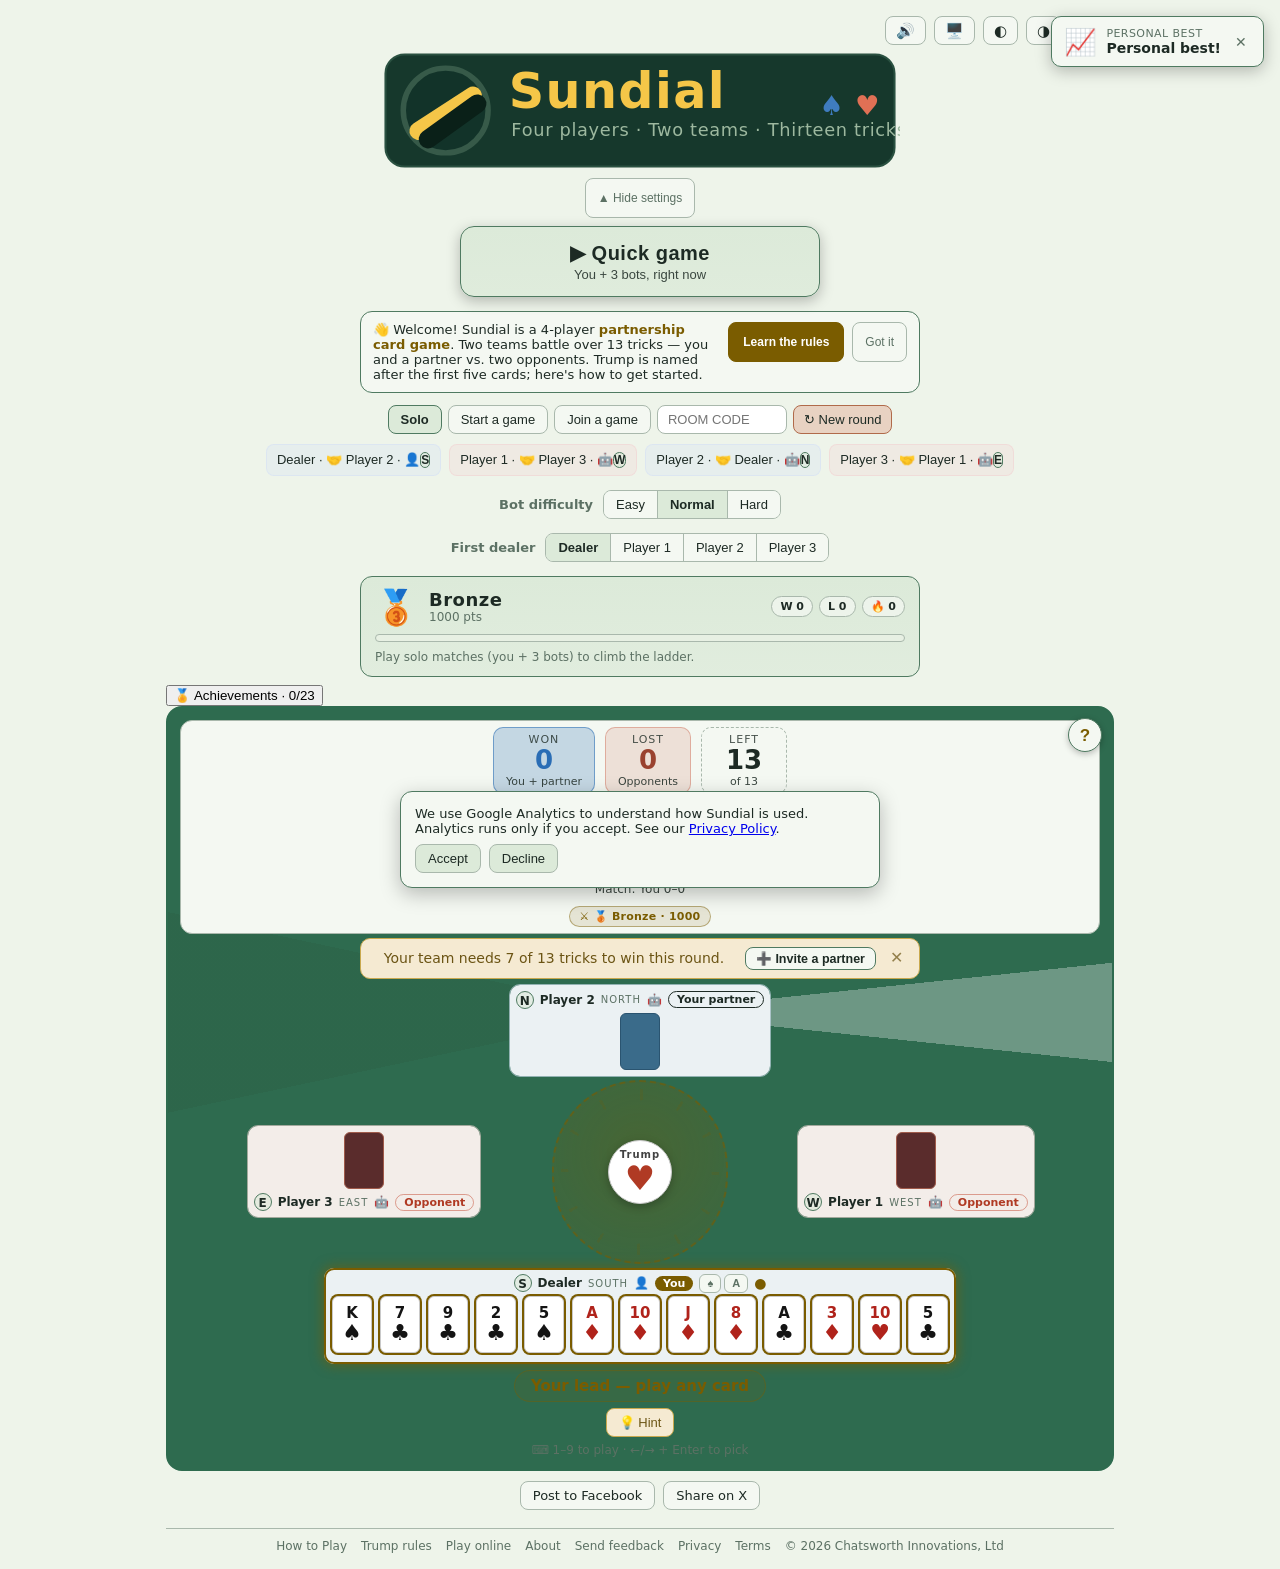
==== commit 393500c7: "deploy: java1337/sundial@e69cb5e512d665334a7456786193001493913e3b" ====
--- a/index.html
+++ b/index.html
@@ -80,8 +80,8 @@
         "offers": { "@type": "Offer", "price": "0", "priceCurrency": "USD" }
       }
     </script>
-    <script type="module" crossorigin src="./assets/index-CM5tp9jG.js"></script>
-    <link rel="stylesheet" crossorigin href="./assets/index-CxC_V2eW.css">
+    <script type="module" crossorigin src="./assets/index-DI6J1TCq.js"></script>
+    <link rel="stylesheet" crossorigin href="./assets/index-ClPbKAKB.css">
   </head>
   <body>
     <div id="root"></div>
--- a/assets/index-ClPbKAKB.css
+++ b/assets/index-ClPbKAKB.css
@@ -0,0 +1 @@
+:root{--bg:#123329;--panel:#1d4033;--panel-on:#2c583f;--text:#f2efe4;--muted:#9db89f;--border:#5a6b5a;--border-strong:#7fae8a;--input-bg:#123329;--table-bg:#1a4b39;--table-border:#37654e;--team-a:#274a76;--team-b:#6b3b3b;--team-a-win:#5b9fd4;--team-b-win:#e07055;--win:#f0c94d;--win-text:#222;--red:#e4573d;--card-white:#fff;--card-ink:#111;--card-ink-red:#c0392b;--opp-text:#ffa08c;--card-border:#b9b9b9;--cardback-bg:#153d59;--cardback-border:#2c6886;--cardback-text:#bcd7e4;--hint-bg:#41321a;--hint-text:#f2e2ad;--hint-border:#d4b66a;--restart-bg:#5a3320;--restart-border:#b06a4a;--shadow:#0006;--sun-shadow:#00000029;--sun-light:#ffffff0d}:root[data-theme=light]{--bg:#eef4ea;--panel:#f4f8f2;--panel-on:#dcead9;--text:#1d2a24;--muted:#5c7164;--border:#a9b8ac;--border-strong:#4f7a61;--input-bg:#fff;--table-bg:#2e6b4f;--table-border:#2e6b4f;--team-a:#d5e2f5;--team-b:#f2d3d3;--team-a-win:#2a6db5;--team-b-win:#c44a32;--win:#7a5c00;--win-text:#fff;--red:#b03a24;--card-white:#fff;--card-ink:#141414;--card-ink-red:#b0231b;--opp-text:#b03a24;--card-border:#c9c9c9;--cardback-bg:#3a6b8a;--cardback-border:#2a5470;--cardback-text:#e3eef4;--hint-bg:#f5ead2;--hint-text:#6b5414;--hint-border:#c9a94e;--restart-bg:#e8d2c2;--restart-border:#b06a4a;--shadow:#00000040;--sun-shadow:#283c2d1a;--sun-light:#ffffff4d}:root[data-table-theme=ivory]{--table-bg:#eaf0e0;--table-border:#b7c6a9;--sun-shadow:#283c2d14}:root[data-table-theme=rose]{--table-bg:#ecdcd2;--table-border:#caa496;--sun-shadow:#5a322817}:root[data-table-theme=gilded]{--table-bg:#efe4c4;--table-border:#d2bd85;--sun-shadow:#6e5a1e1a}:root[data-table-theme=dusk]{--table-bg:#252c48;--table-border:#3e4b75;--sun-shadow:#0000003d}:root[data-card-back=weave]{--back-pat:repeating-linear-gradient(45deg, #ffffff1a 0 4px, transparent 4px 8px), repeating-linear-gradient(-45deg, #ffffff14 0 4px, transparent 4px 8px)}:root[data-card-back=compass]{--cardback-bg:#123a5e;--cardback-border:#2f6ba4;--cardback-text:#cde6f8;--back-pat:radial-gradient(circle, #ffffffe6 0 1px, transparent 2.2px), repeating-conic-gradient(from 0deg, #ffffff40 0deg 5deg, transparent 5deg 30deg);--back-pat-size:6px 6px, auto}:root[data-card-back=crimson]{--cardback-bg:#6b1f22;--cardback-border:#a34a4e;--cardback-text:#f9d9da;--back-pat:radial-gradient(circle, #ffffff59 1.5px, transparent 2.6px);--back-pat-size:11px 11px}:root[data-card-back=celestial]{--cardback-bg:#101c3c;--cardback-border:#3f5cab;--cardback-text:#dfe8ff;--back-pat:radial-gradient(circle, #fffc 0 1px, transparent 2.4px);--back-pat-size:15px 15px}*{box-sizing:border-box}button{touch-action:manipulation;-webkit-tap-highlight-color:transparent}body{background:var(--bg);color:var(--text);margin:0;font-family:system-ui,sans-serif}.app{max-width:980px;margin:0 auto;padding:16px}.sr-only{clip:rect(0 0 0 0);white-space:nowrap;border:0;width:1px;height:1px;margin:-1px;padding:0;position:absolute;overflow:hidden}:focus-visible{outline:2px solid var(--win);outline-offset:2px}.skip-link{background:var(--win);color:#222;z-index:100;border-radius:0 0 8px;padding:8px 14px;font-weight:600;position:absolute;top:0;left:-9999px}.skip-link:focus{top:0;left:0}.topbar{justify-content:space-between;align-items:center;gap:10px;display:flex}.topbar-actions{align-items:center;gap:8px;display:flex}.theme-toggle{cursor:pointer;border:1px solid var(--border);background:var(--panel);color:var(--text);border-radius:8px;padding:6px 10px;font-size:15px;line-height:1}h1{text-align:center;letter-spacing:1px;margin:6px 0 10px;font-size:24px}h1.masthead{background:0 0;justify-content:center;margin:4px auto 6px;padding:0;display:flex}.masthead-img{width:100%;max-width:520px;height:auto;display:block}h1.masthead-compact{margin:0 auto 4px}h1.masthead-compact .masthead-img{max-width:220px}.lobby-toggle-row{justify-content:center;margin:0 0 8px;display:flex}.lobby-toggle{cursor:pointer;border:1px solid var(--border);background:var(--panel);color:var(--muted);border-radius:8px;min-height:40px;padding:6px 12px;font-size:12px}.lobby-toggle:hover{color:var(--text);border-color:var(--border-strong)}.seats{flex-wrap:wrap;justify-content:center;gap:8px;margin-bottom:12px;display:flex}.tagline{text-align:center;color:var(--muted);margin:0 0 14px;font-style:italic}.hero{justify-content:center;margin-bottom:14px;display:flex}.hero-btn{cursor:pointer;border:1px solid var(--border-strong);background:linear-gradient(180deg, var(--panel-on), color-mix(in srgb, var(--panel-on) 82%, var(--bg)));width:100%;max-width:360px;color:var(--text);box-shadow:0 4px 14px var(--shadow);border-radius:14px;flex-direction:column;align-items:center;gap:2px;padding:14px 20px;display:flex}.hero-btn .hero-btn-title{letter-spacing:.5px;font-size:20px;font-weight:800}.hero-btn .hero-btn-sub{opacity:.85;font-size:13px}.resume-banner{border:1px dashed var(--border-strong);background:color-mix(in srgb, var(--win) 12%, transparent);text-align:center;border-radius:10px;flex-wrap:wrap;justify-content:center;align-items:center;gap:10px;max-width:560px;margin:0 auto 14px;padding:8px 12px;font-size:13px;display:flex}.resume-banner .resume-btn{cursor:pointer;border:1px solid var(--border-strong);background:var(--panel-on);color:var(--text);white-space:nowrap;border-radius:8px;padding:5px 12px;font-size:13px}.resume-banner .resume-btn.muted{border-color:var(--border);background:0 0}.first-run-hint{border:1px solid var(--border-strong);background:var(--panel);border-radius:12px;flex-wrap:wrap;justify-content:center;align-items:flex-start;gap:10px;max-width:560px;margin:0 auto 12px;padding:10px 12px;font-size:13px;display:flex}.first-run-hint .fr-text{color:var(--text);flex:1;min-width:220px}.first-run-hint .fr-actions{align-items:center;gap:8px;display:flex}.first-run-hint a{color:var(--win);font-weight:600;text-decoration:none}.first-run-hint .fr-dismiss{cursor:pointer;border:1px solid var(--border);color:var(--muted);background:0 0;border-radius:8px;min-height:40px;padding:6px 12px;font-size:12px}.first-run-hint .fr-cta{cursor:pointer;border:1px solid var(--win);background:var(--win);color:var(--win-text);white-space:nowrap;border-radius:8px;min-height:40px;padding:6px 14px;font-size:12px;font-weight:700}.mode-bar{flex-wrap:wrap;justify-content:center;align-items:center;gap:6px;margin-bottom:10px;display:flex}.mode-btn{cursor:pointer;border:1px solid var(--border);background:var(--panel);color:var(--text);border-radius:8px;padding:6px 12px;font-size:13px}.mode-btn.on{background:var(--panel-on);border-color:var(--border-strong);font-weight:600}.room-input{border:1px solid var(--border);background:var(--input-bg);color:var(--text);text-transform:uppercase;border-radius:8px;width:130px;padding:6px 10px;font-size:13px}.host-invite{flex-direction:column;align-items:center;gap:8px;margin-bottom:10px;display:flex}.host-invite-label{font-size:13px}.host-code-block{flex-direction:column;align-items:center;gap:8px;display:flex}.room-code-chip{letter-spacing:8px;border:2px solid var(--border-strong);background:var(--panel-on);color:var(--text);border-radius:12px;padding:6px 18px 6px 26px;font-family:ui-monospace,monospace;font-size:34px;font-weight:800}.room-code-inline{letter-spacing:2px;font-family:ui-monospace,monospace}.resume-btn:disabled{opacity:.5;cursor:default}.hint-text{opacity:.85;align-self:center;font-size:12px}.seat-btn{cursor:pointer;border:1px solid var(--border);background:var(--panel);color:var(--text);border-radius:8px;padding:6px 10px;font-size:13px}.seat-btn.human{background:var(--panel-on);border-color:var(--border-strong)}.seat-btn.team-chip.team-0{background:color-mix(in srgb, var(--team-a) 30%, transparent);border-color:color-mix(in srgb, var(--team-a) 60%, transparent)}.seat-btn.team-chip.team-1{background:color-mix(in srgb, var(--team-b) 30%, transparent);border-color:color-mix(in srgb, var(--team-b) 60%, transparent)}.seat-btn.restart{border-color:var(--restart-border);background:var(--restart-bg)}.lobby-row{flex-wrap:wrap;justify-content:center;align-items:center;gap:10px;width:100%;margin-top:6px;display:flex}.lobby-label{color:var(--muted);font-size:13px;font-weight:700}.seg{border:1px solid var(--border);border-radius:8px;display:inline-flex;overflow:hidden}.seg-btn{cursor:pointer;background:var(--panel);color:var(--text);border:none;padding:6px 12px;font-size:13px}.seg-btn+.seg-btn{border-left:1px solid var(--border)}.seg-btn.on{background:var(--panel-on);color:var(--accent);font-weight:800}.table{isolation:isolate;border:2px solid var(--table-border);background:var(--table-bg);border-radius:16px;min-height:480px;padding:12px;position:relative}.table:before{content:"";z-index:-1;border-radius:inherit;pointer-events:none;background:conic-gradient(from var(--sun-shadow-rot,90deg) at 50% 40%, transparent 0deg, transparent 168deg, var(--sun-shadow) 168deg, var(--sun-shadow) 192deg, transparent 192deg, transparent 360deg), conic-gradient(from calc(var(--sun-shadow-rot,90deg) + 180deg) at 50% 40%, transparent 0deg, transparent 174deg, var(--sun-light) 174deg, var(--sun-light) 186deg, transparent 186deg, transparent 360deg);position:absolute;inset:0}.table.empty{text-align:center;padding:40px 20px}.table-help{z-index:5;border:1px solid var(--border-strong);background:var(--panel);width:34px;height:34px;color:var(--win);cursor:pointer;box-shadow:0 2px 6px var(--shadow);border-radius:999px;justify-content:center;align-items:center;font-size:17px;font-weight:800;line-height:1;display:flex;position:absolute;top:10px;right:10px}.table-help:hover{background:var(--panel-on)}.table-help:focus-visible{outline:2px solid var(--win);outline-offset:2px}.scoreboard{background:var(--panel);border:1px solid var(--border);border-radius:12px;flex-direction:column;justify-content:center;align-items:center;gap:4px;padding:6px 10px;display:flex}.trick-track{justify-content:center;align-items:stretch;gap:10px;display:flex}.track-chip{border-radius:10px;flex-direction:column;align-items:center;min-width:86px;padding:5px 12px;display:flex}.track-won.team-0{background:color-mix(in srgb, var(--team-a-win) 24%, var(--panel));border:1px solid color-mix(in srgb, var(--team-a-win) 55%, transparent)}.track-won.team-0 .track-value{color:var(--team-a-win)}.track-won.team-1{background:color-mix(in srgb, var(--team-b-win) 24%, var(--panel));border:1px solid color-mix(in srgb, var(--team-b-win) 55%, transparent)}.track-won.team-1 .track-value{color:var(--team-b-win)}.track-lost.team-0{background:color-mix(in srgb, var(--team-a-win) 14%, var(--panel));border:1px solid color-mix(in srgb, var(--team-a-win) 35%, transparent)}.track-lost.team-0 .track-value{color:color-mix(in srgb, var(--team-a-win) 75%, var(--text))}.track-lost.team-1{background:color-mix(in srgb, var(--team-b-win) 14%, var(--panel));border:1px solid color-mix(in srgb, var(--team-b-win) 35%, transparent)}.track-lost.team-1 .track-value{color:color-mix(in srgb, var(--team-b-win) 75%, var(--text))}.track-pending{background:var(--panel);border:1px dashed var(--border)}.track-label{letter-spacing:1px;text-transform:uppercase;opacity:.8;font-size:11px}.track-value{font-size:26px;font-weight:800;line-height:1.1}.track-sub{opacity:.85;font-size:11px}.match-score{opacity:.85;white-space:nowrap;font-size:12px}.goal-caption{color:var(--muted);text-align:center;margin:2px 0 0;font-size:12px}.trick-progress-wrap{flex-direction:column;gap:6px;width:100%;max-width:340px;margin-top:4px;display:flex}.trick-progress{flex-direction:column;gap:3px;display:flex}.trick-progress .tp-header{justify-content:space-between;align-items:baseline;font-size:12px;display:flex}.trick-progress .tp-label{font-weight:600}.trick-progress .tp-count{opacity:.85;font-variant-numeric:tabular-nums}.trick-progress .tp-bar{background:color-mix(in srgb, var(--panel) 70%, transparent);border:1px solid var(--border);border-radius:999px;height:8px;overflow:hidden}.trick-progress .tp-fill{border-radius:999px;height:100%;transition:width .2s}.trick-progress.team-0 .tp-fill{background:var(--team-a-win)}.trick-progress.team-1 .tp-fill{background:var(--team-b-win)}.trump-ind{background:var(--card-white);border:1px solid var(--card-border);width:64px;height:64px;box-shadow:0 3px 8px var(--shadow);border-radius:999px;flex-direction:column;justify-content:center;align-items:center;display:flex}.trump-label{letter-spacing:1px;color:#222;opacity:.85;font-size:10px;font-weight:700;display:block}.big-suit{margin-top:1px;font-size:34px;line-height:1}.big-suit.red,.suit-sym.red{color:var(--red)}.big-suit.black{color:var(--card-ink)}.trump-none{opacity:.6;font-size:20px}.board{grid-template-rows:auto auto;grid-template-columns:1fr auto 1fr;align-items:center;gap:4px;display:grid}.board-north{grid-area:1/1/auto/-1}.board-west,.board-east{grid-row:2}.board-west{grid-column:1}.board-center{background:radial-gradient(circle at 50% 40%, color-mix(in srgb, var(--win) 34%, transparent), color-mix(in srgb, var(--win) 14%, transparent));border:2px dashed color-mix(in srgb, var(--win) 55%, transparent);border-radius:999px;flex-direction:column;grid-area:2/2;justify-content:center;align-items:center;min-width:148px;min-height:148px;padding:10px;display:flex;position:relative}.board-center:after{content:"";pointer-events:none;background:repeating-conic-gradient(from 0deg, color-mix(in srgb, var(--win) 30%, transparent) 0deg 2deg, transparent 2deg 30deg);opacity:.55;border-radius:999px;position:absolute;inset:7px;-webkit-mask:radial-gradient(circle,#0000 62%,#000 63% 76%,#0000 77%);mask:radial-gradient(circle,#0000 62%,#000 63% 76%,#0000 77%)}.board-south{grid-area:3/1/auto/-1}.board-seat{justify-content:center;display:flex}.trick-pile{grid-template-rows:auto auto auto;grid-template-columns:auto auto auto;place-items:center;min-width:150px;min-height:120px;display:grid;position:relative}.pile-empty{opacity:.45;font-size:13px}.trick-slot{justify-content:center;align-items:center;min-width:44px;min-height:48px;display:flex}.trick-pile.trick-lingering{animation:1.7s forwards trick-linger-fade}.trick-pile.trick-lingering .trick-entry{opacity:.9}@keyframes trick-linger-fade{0%{opacity:1}75%{opacity:1}to{opacity:.55}}.slot-north{grid-area:1/2}.slot-west{grid-area:2/1}.slot-center{grid-area:2/2}.slot-east{grid-area:2/3}.slot-south{grid-area:3/2}.trick-entry.winning .cardface{outline:3px solid var(--team-a-win);outline-offset:1px}.trick-entry.winning.team-1 .cardface{outline-color:var(--team-b-win)}.trick-animate{animation:.28s ease-out trick-in}@keyframes trick-in{0%{opacity:0;transform:translateY(16px)scale(.6)rotate(-3deg)}to{opacity:1;transform:translateY(0)scale(1)rotate(0)}}.trick-entry.winning{animation:1.6s ease-in-out infinite win-glow}@keyframes win-glow{0%,to{filter:drop-shadow(0 0 2px color-mix(in srgb, var(--team-a-win) 55%, transparent))}50%{filter:drop-shadow(0 0 7px color-mix(in srgb, var(--team-a-win) 90%, transparent))}}.trick-entry.winning.team-1{animation-name:win-glow-b}@keyframes win-glow-b{0%,to{filter:drop-shadow(0 0 2px color-mix(in srgb, var(--team-b-win) 55%, transparent))}50%{filter:drop-shadow(0 0 7px color-mix(in srgb, var(--team-b-win) 90%, transparent))}}.trick-entry.win-flash{animation:.5s ease-out win-flash-pop}@keyframes win-flash-pop{0%{filter:drop-shadow(0 0 10px color-mix(in srgb, var(--team-a-win) 95%, transparent)) brightness(1.2);transform:scale(1.12)}to{filter:drop-shadow(0 0 7px color-mix(in srgb, var(--team-a-win) 90%, transparent));transform:scale(1)}}.trick-entry.win-flash.team-1{animation-name:win-flash-pop-b}@keyframes win-flash-pop-b{0%{filter:drop-shadow(0 0 10px color-mix(in srgb, var(--team-b-win) 95%, transparent)) brightness(1.2);transform:scale(1.12)}to{filter:drop-shadow(0 0 7px color-mix(in srgb, var(--team-b-win) 90%, transparent));transform:scale(1)}}.trick-result-note{background:color-mix(in srgb, var(--win) 30%, transparent);color:var(--win);border:1px solid color-mix(in srgb, var(--win) 55%, transparent);white-space:nowrap;border-radius:999px;margin-top:6px;padding:3px 12px;font-size:12px;font-weight:700}.trick-result-note.team-0{color:var(--team-a-win);background:color-mix(in srgb, var(--team-a-win) 22%, transparent);border-color:color-mix(in srgb, var(--team-a-win) 50%, transparent)}.trick-result-note.team-1{color:var(--team-b-win);background:color-mix(in srgb, var(--team-b-win) 22%, transparent);border-color:color-mix(in srgb, var(--team-b-win) 50%, transparent)}.last-trick-btn{cursor:pointer;border:1px solid var(--border);background:var(--panel);color:var(--muted);white-space:nowrap;border-radius:999px;margin-top:6px;padding:4px 12px;font-size:12px}.last-trick-btn:hover{background:var(--panel-on);color:var(--text)}.cardface{background:var(--card-white);width:40px;height:57px;color:var(--card-ink);border:1px solid var(--card-border);border-radius:6px;flex-direction:column;justify-content:center;align-items:center;gap:0;font-size:15px;font-weight:700;line-height:1.05;display:inline-flex}.cardface.red{color:var(--card-ink-red)}.suit-sym{font-size:22px;line-height:1}.mini-card{cursor:pointer;font:inherit;background:0 0;border:none;padding:2px}.mini-card .cardface{transition:transform 60ms,box-shadow 60ms}.mini-card:not(:disabled):hover .cardface{box-shadow:0 4px 10px var(--shadow);transform:translateY(-6px)}.mini-card.playable .cardface{box-shadow:0 0 0 2px var(--win);transform:translateY(-3px)}.mini-card.illegal .cardface{opacity:.35}.edge.own-hand.my-turn .mini-card.illegal .cardface{opacity:.22;filter:grayscale(.7)}.mini-card:disabled{cursor:default}.edge.own-hand.my-turn .mini-card.playable .cardface{animation:1.6s ease-out legal-flash}@keyframes legal-flash{0%{box-shadow:0 0 0 2px var(--win), 0 0 16px 5px color-mix(in srgb, var(--win) 70%, transparent)}to{box-shadow:0 0 0 2px var(--win)}}.cardbacks{background-color:var(--cardback-bg);border:1px solid var(--cardback-border);width:40px;min-height:57px;color:var(--cardback-text);background-image:var(--back-pat,none);background-size:var(--back-pat-size,auto);border-radius:6px;justify-content:center;align-items:center;padding:2px 6px;font-size:14px;font-weight:700;display:inline-flex}.cardbacks.team-cb-0{background-color:var(--cardback-bg);border-color:var(--cardback-border);color:var(--cardback-text)}.cardbacks.team-cb-1{color:#f0d5d5;background-color:#5a2c2c;border-color:#a05a4a}.edge{border-radius:10px;flex-direction:column;align-items:center;gap:4px;padding:6px;display:flex}.edge.team-0{background:color-mix(in srgb, var(--team-a) 30%, var(--panel));outline:1px solid color-mix(in srgb, var(--team-a) 60%, transparent)}.edge.team-1{background:color-mix(in srgb, var(--team-b) 30%, var(--panel));outline:1px solid color-mix(in srgb, var(--team-b) 60%, transparent)}.edge .me-tag,.edge .partner-tag,.edge .opponent-tag{border-radius:999px;padding:1px 8px;font-size:11px;font-weight:700}.edge .opponent-tag{border:1px solid color-mix(in srgb, var(--team-b-win) 50%, transparent);color:var(--opp-text)}.edge .me-tag{background:var(--win);color:var(--win-text)}.edge .partner-tag{border:1px solid}.edge.my-turn{outline:2px solid var(--turn,var(--win));outline-offset:-2px;box-shadow:0 0 12px 2px color-mix(in srgb, var(--win) 55%, transparent);animation:1.6s ease-in-out infinite turn-pulse}@keyframes turn-pulse{0%,to{outline-color:var(--win);box-shadow:0 0 14px 3px color-mix(in srgb, var(--win) 65%, transparent)}50%{outline-color:color-mix(in srgb, var(--win) 45%, transparent);box-shadow:0 0 4px 0 color-mix(in srgb, var(--win) 25%, transparent)}}.board-north .edge,.board-south .edge{flex-direction:column}.board-west .edge,.board-east .edge{flex-direction:column-reverse}.board-north .cards,.board-south .cards{flex-wrap:wrap;justify-content:center;gap:4px;display:flex}.board-west .cards,.board-east .cards{flex-flow:column wrap;align-items:center;gap:4px;max-height:120px;display:flex}.seat-label{flex-wrap:wrap;justify-content:center;align-items:center;gap:6px;font-size:12px;display:flex}.seat-dir{text-align:center;border:1px solid var(--border-strong);background:color-mix(in srgb, var(--panel-on) 60%, transparent);width:18px;height:18px;color:var(--text);border-radius:999px;font-size:12px;font-weight:800;line-height:18px}.seat-dir-full{letter-spacing:1px;text-transform:uppercase;color:var(--muted);font-size:10px}.seat-name{font-weight:600}.turn-mark{color:var(--turn,var(--win));font-size:14px}.sort-bar{align-items:center;gap:3px;display:inline-flex}.sort-btn{cursor:pointer;border:1px solid var(--border);background:var(--panel);color:var(--muted);border-radius:6px;padding:1px 7px;font-size:11px;font-weight:800;line-height:1.4}.sort-btn:hover{background:var(--panel-on);color:var(--text)}.sort-btn.on{background:var(--win);border-color:var(--win);color:var(--win-text)}.muted{opacity:.5}.coach{background:var(--hint-bg);max-width:560px;color:var(--hint-text);border:1px solid var(--hint-border);text-align:center;border-radius:10px;flex-wrap:wrap;justify-content:center;align-items:center;gap:10px;margin:4px auto 6px;padding:8px 12px;font-size:14px;display:flex}.coach.celebrate{background:var(--panel-on);color:var(--text);border-color:var(--border-strong);font-weight:600}.coach-text{flex:1}.coach-invite{cursor:pointer;border:1px solid var(--border-strong);background:var(--panel);color:var(--text);white-space:nowrap;border-radius:8px;padding:3px 10px;font-size:12.5px;font-weight:600}.coach-invite:hover{background:var(--panel-on)}.coach-dismiss{cursor:pointer;color:inherit;opacity:.7;background:0 0;border:none;padding:2px 4px;font-size:16px;line-height:1}.coach-dismiss:hover{opacity:1}.actions{text-align:center;flex-direction:column;align-items:center;gap:6px;margin-top:6px;display:flex}.action-title{margin:0;font-size:14px}.action-title.action-your-turn{color:var(--win);background:color-mix(in srgb, var(--win) 12%, transparent);border:1px solid color-mix(in srgb, var(--win) 40%, transparent);border-radius:999px;padding:6px 16px;font-size:15px;font-weight:700;display:inline-block}.inline-hint{background:var(--hint-bg);color:var(--hint-text);border:1px solid var(--hint-border);border-radius:8px;margin:0;padding:6px 12px;font-size:13px}.suit-row{gap:10px;display:flex}.suit-btn{cursor:pointer;background:var(--card-white);border:1px solid #999;border-radius:8px;padding:4px 14px;font-size:24px}.hint{cursor:pointer;border:1px solid var(--hint-border);background:var(--hint-bg);color:var(--hint-text);border-radius:8px;padding:6px 12px;font-size:13px}.round-result{margin:4px 0;font-size:18px;font-weight:700}.round-summary{border:1px solid var(--border-strong);background:var(--panel);text-align:center;border-radius:12px;min-width:min(320px,92vw);padding:12px 18px}.round-summary-title{text-transform:uppercase;letter-spacing:1px;opacity:.7;margin:0 0 2px;font-size:12px}.match-summary{border-color:var(--win);box-shadow:0 0 26px color-mix(in srgb, var(--win) 38%, transparent);padding:18px 22px}.match-trophy{margin:0 0 4px;font-size:46px;line-height:1;animation:.7s match-win-pop;display:inline-block}@keyframes match-win-pop{0%{opacity:0;transform:scale(.3)}60%{transform:scale(1.18)}to{opacity:1;transform:scale(1)}}.round-result.round-win{color:var(--win)}.round-result.round-loss{color:var(--muted)}.round-scores{justify-content:center;gap:12px;margin-top:6px;display:flex}.round-score-chip{border-radius:8px;align-items:center;gap:6px;padding:4px 10px;font-size:14px;font-weight:600;display:inline-flex}.round-score-chip.team-0{background:color-mix(in srgb, var(--team-a) 35%, transparent)}.round-score-chip.team-1{background:color-mix(in srgb, var(--team-b) 35%, transparent)}.rs-dot{border-radius:999px;width:10px;height:10px;display:inline-block}.table.empty button{cursor:pointer;border:1px solid var(--border-strong);background:var(--panel-on);color:#fff;border-radius:8px;padding:8px 18px;font-size:15px}.consent-banner{z-index:50;border:1px solid var(--border-strong);background:var(--panel);max-width:480px;color:var(--text);box-shadow:0 6px 20px var(--shadow);border-radius:12px;flex-direction:column;align-items:flex-start;gap:8px;margin:0 auto;padding:14px;font-size:13px;transition:opacity .2s,transform .2s;display:flex;position:fixed;bottom:12px;left:12px;right:12px}.consent-banner.leaving{opacity:0;transform:translateY(8px)}.consent-banner p{margin:0}.consent-actions{flex-wrap:wrap;gap:8px;display:flex}.consent-btn{cursor:pointer;border:1px solid var(--border);background:var(--panel-on);color:var(--text);border-radius:8px;padding:6px 12px;font-size:13px}.app-footer{border-top:1px solid var(--border);flex-wrap:wrap;justify-content:center;gap:14px;margin-top:18px;padding-top:10px;font-size:12px;display:flex}.app-footer a{color:var(--muted);text-decoration:none}.app-footer a:hover{text-decoration:underline}.app-footer .copyright{color:var(--muted)}.legal{max-width:720px;margin:0 auto;padding:8px 4px 24px;font-size:14px;line-height:1.6}.legal h2{margin:20px 0 8px;font-size:18px}.legal a{color:var(--border-strong)}.legal-back{cursor:pointer;border:1px solid var(--border);background:var(--panel);color:var(--text);border-radius:8px;margin-bottom:12px;padding:6px 12px;font-size:13px;display:inline-block}.share-row{flex-wrap:wrap;justify-content:center;gap:8px;margin-top:10px;display:flex}.share-btn{cursor:pointer;border:1px solid var(--border);background:var(--panel);color:var(--text);border-radius:8px;padding:6px 12px;font-size:13px}.share-btn a{color:inherit;text-decoration:none;display:inline-block}@media (width<=640px){.app{padding:10px;padding-bottom:calc(10px + env(safe-area-inset-bottom,0px))}.app-game .masthead,.app-game .app-footer{display:none}h1{margin:4px 0 8px;font-size:20px}.tagline{margin-bottom:10px;font-size:13px}.hero-btn{border-radius:16px;max-width:none;min-height:64px;padding:12px 16px}.hero-btn .hero-btn-title{font-size:22px}.lobby-toggle{min-height:44px;padding:8px 14px;font-size:13px}.first-run-hint{padding:10px;font-size:13px}.first-run-hint .fr-dismiss{min-height:44px;padding:8px 14px;font-size:13px}.first-run-hint .fr-cta{min-height:44px;padding:8px 16px;font-size:13px}.mode-bar{gap:5px;margin-bottom:8px}.mode-btn,.seat-btn{min-height:44px;padding:8px 12px;font-size:14px}.room-input{width:108px;min-height:44px;font-size:14px}.seats{gap:6px;margin-bottom:8px}.table{border-radius:14px;min-height:0;padding:8px}.table-help{width:40px;height:40px;font-size:18px;top:8px;right:8px}.rules-overlay{padding:8px}.rules-modal{border-radius:14px;max-height:92vh}.rules-header{padding:10px 14px}.rules-close{min-width:44px;min-height:44px;font-size:22px}.rules-tab{text-align:center;flex:1;min-height:44px}.rules-body{padding:6px 16px 14px;font-size:14px}.table.empty button{width:100%;min-height:48px;font-size:16px}.scoreboard{gap:4px;padding:4px 6px}.trick-track{gap:6px}.track-chip{min-width:74px;padding:4px 8px}.track-value{font-size:22px}.match-score{font-size:11px}.trump-ind{margin:2px 0}.big-suit{font-size:28px}.trick-pile{min-width:120px;min-height:64px}.cardface{border-radius:8px;width:46px;height:66px;font-size:16px}.mini-card{padding:4px}.mini-card:not(:disabled):active .cardface{transform:scale(.92)}.cardbacks{width:42px;min-height:60px;font-size:13px}.suit-btn{border-radius:10px;min-width:56px;min-height:48px;font-size:22px}.hint{min-height:44px;padding:8px 16px;font-size:15px}.action-title{font-size:13px}.coach{margin:2px auto 4px;padding:8px 10px;font-size:13px}.round-result{font-size:15px}.consent-banner{bottom:8px;left:8px;right:8px}.sort-btn{border-radius:8px;min-width:34px;min-height:34px;font-size:13px}.last-trick-btn{min-height:40px;padding:6px 14px;font-size:13px}.trick-result-note{padding:5px 14px;font-size:13px}.edge{padding:3px}.board-north .cards,.board-south .cards,.board-west .cards,.board-east .cards{-webkit-overflow-scrolling:touch;flex-flow:row;justify-content:flex-start;gap:5px;width:100%;max-height:none;padding-bottom:4px;display:flex;overflow-x:auto}.own-hand .cards{flex-wrap:wrap;justify-content:center;gap:6px;padding-bottom:0;overflow-x:visible}.board-south .own-hand{z-index:2;position:sticky;bottom:0}}@media (orientation:landscape) and (height<=560px){.app{max-width:1280px;padding:6px 10px;padding-bottom:calc(6px + env(safe-area-inset-bottom,0px))}.app-game .masthead,.app-game .app-footer{display:none}.table{border-radius:12px;min-height:0;padding:6px}.scoreboard{gap:2px;padding:3px 6px}.trick-track{gap:4px}.track-chip{min-width:60px;padding:2px 6px}.track-value{font-size:18px}.goal-caption,.trick-progress-wrap,.match-score,.rank-chip{display:none}.board-center{min-width:116px;min-height:116px;padding:6px}.trump-ind{width:44px;height:44px}.big-suit{font-size:22px}.trump-ind .trump-label,.trump-none{display:none}.trick-pile{min-width:100px;min-height:56px}.trick-slot{min-width:38px;min-height:40px}.edge{gap:2px;padding:2px}.edge .seat-dir-full,.edge .sort-bar,.edge .partner-tag,.edge .opponent-tag{display:none}.seat-label{gap:4px;font-size:11px}.board-seat .cards,.own-hand .cards{gap:4px;max-height:none}.board-south .own-hand{z-index:2;position:sticky;bottom:0}.action-title{margin:0;font-size:12px}.actions{gap:2px;margin-top:2px}.hint,.undo-btn,.last-trick-btn,.sort-btn{min-height:34px}}.achievement-toasts{z-index:2000;pointer-events:none;flex-direction:column;gap:8px;max-width:min(340px,100vw - 32px);display:flex;position:fixed;top:16px;right:16px}.ach-toast{pointer-events:auto;background:var(--panel);border:1px solid var(--border-strong);box-shadow:0 4px 16px var(--shadow);border-radius:10px;align-items:center;gap:10px;padding:10px 12px;animation:.25s ease-out ach-toast-in;display:flex}.ach-toast-mastery{border-color:var(--win)}@keyframes ach-toast-in{0%{opacity:0;transform:translate(20px)}to{opacity:1;transform:translate(0)}}.ach-toast-icon{font-size:26px;line-height:1}.ach-toast-body{flex-direction:column;min-width:0;display:flex}.ach-toast-kind{text-transform:uppercase;letter-spacing:.04em;color:var(--muted);font-size:11px}.ach-toast-title{font-size:14px;font-weight:700}.ach-toast-sub{color:var(--muted);font-size:12px}.ach-toast-close{color:var(--muted);cursor:pointer;background:0 0;border:none;margin-left:auto;padding:4px;font-size:14px}.gallery-launcher{flex-wrap:wrap;align-items:center;gap:10px;margin-top:8px;display:flex}.active-title-chip{background:var(--panel-on);border:1px solid var(--border);border-radius:999px;align-items:center;gap:6px;padding:4px 10px;font-size:13px;display:inline-flex}.active-title-chip.big{font-size:15px}.ach-gallery{background:var(--panel);border:1px solid var(--border);border-radius:12px;margin-top:20px;padding:16px}.gallery-header{justify-content:space-between;align-items:center;margin-bottom:10px;display:flex}.gallery-title{font-size:16px;font-weight:700}.gallery-tabs{flex-wrap:wrap;gap:8px;margin-bottom:14px;display:flex}.badge-tier{margin-bottom:14px}.badge-tier-title{text-transform:uppercase;letter-spacing:.05em;color:var(--muted);margin:0 0 8px;font-size:13px}.badge-row{grid-template-columns:repeat(auto-fill,minmax(150px,1fr));gap:8px;display:grid}.gallery-badge{background:var(--panel-on);border:1px solid var(--border);border-radius:8px;flex-direction:column;gap:2px;padding:10px;display:flex}.gallery-badge.earned{border-color:var(--win)}.gallery-badge.locked{opacity:.7}.gb-icon{font-size:22px}.gb-name{font-size:13px;font-weight:700}.gb-desc{color:var(--muted);font-size:11px}.best-meters{border-top:1px solid var(--border);margin-top:16px;padding-top:12px}.meter-row{flex-wrap:wrap;gap:8px;display:flex}.meter-chip{background:var(--panel-on);border:1px solid var(--border);border-radius:8px;flex-direction:column;padding:8px 12px;display:flex}.meter-name{color:var(--muted);font-size:11px}.meter-value{font-size:18px;font-weight:700}.quest-panel{flex-direction:column;gap:8px;display:flex}.quest-item{background:var(--panel-on);border:1px solid var(--border);border-radius:8px;align-items:center;gap:10px;padding:10px;display:flex}.quest-item.done{border-color:var(--win)}.quest-icon{font-size:18px}.quest-name{font-weight:600}.quest-target{color:var(--muted);font-size:12px}.title-panel{flex-direction:column;gap:12px;display:flex}.title-current{flex-wrap:wrap;align-items:center;gap:12px;display:flex}.title-list{flex-direction:column;gap:6px;display:flex}.title-option{background:var(--panel-on);border:1px solid var(--border);color:var(--text);cursor:pointer;text-align:left;border-radius:8px;align-items:center;gap:10px;padding:8px 12px;display:flex}.title-option.locked{opacity:.6;cursor:not-allowed}.title-option.chosen{border-color:var(--win)}.title-opt-icon{font-size:18px}.title-opt-name{font-weight:600}.badge-progress{background:color-mix(in srgb, var(--bg) 60%, transparent);border:1px solid var(--border);border-radius:999px;height:12px;margin-top:6px;position:relative;overflow:hidden}.bp-fill{background:linear-gradient(90deg, color-mix(in srgb, var(--win) 60%, transparent), var(--win));opacity:.85;border-radius:999px;transition:width .2s;position:absolute;inset:0 auto 0 0}.bp-count{letter-spacing:.02em;color:var(--text);text-shadow:0 1px 2px color-mix(in srgb, var(--bg) 70%, transparent);justify-content:center;align-items:center;font-size:9px;font-weight:800;display:flex;position:absolute;inset:0}.quest-count{font-variant-numeric:tabular-nums;color:var(--muted);margin-left:auto;font-size:12px;font-weight:700}.quest-reward{border:1px solid color-mix(in srgb, var(--win) 40%, transparent);color:var(--win);white-space:nowrap;border-radius:999px;padding:2px 8px;font-size:11px;font-weight:700}.weekly-quest{border-top:1px dashed var(--border);margin-top:16px;padding-top:12px}.rank-panel{border:1px solid var(--border-strong);background:linear-gradient(180deg, var(--panel-on), color-mix(in srgb, var(--panel-on) 80%, var(--panel)));border-radius:12px;max-width:560px;margin:14px auto 0;padding:12px 14px}.rank-main{align-items:center;gap:12px;display:flex}.rank-icon{font-size:34px;line-height:1}.rank-txt{flex-direction:column;min-width:0;display:flex}.rank-name{letter-spacing:.5px;font-size:18px;font-weight:800}.rank-rating{color:var(--muted);font-variant-numeric:tabular-nums;font-size:12px}.rank-stats{gap:6px;margin-left:auto;display:flex}.rank-stat{background:color-mix(in srgb, var(--panel) 70%, transparent);border:1px solid var(--border);white-space:nowrap;border-radius:999px;padding:3px 8px;font-size:11px;font-weight:700}.rank-bar{background:color-mix(in srgb, var(--bg) 55%, transparent);border:1px solid var(--border);border-radius:999px;height:8px;margin-top:10px;overflow:hidden}.rank-fill{background:linear-gradient(90deg, var(--team-a-win), var(--win));border-radius:999px;height:100%;transition:width .3s}.rank-hint{color:var(--muted);margin:8px 0 0;font-size:12px}.rank-chip{letter-spacing:.02em;border:1px solid color-mix(in srgb, var(--win) 45%, transparent);background:color-mix(in srgb, var(--win) 12%, transparent);color:var(--win);border-radius:999px;margin-top:6px;padding:3px 10px;font-size:11px;font-weight:700}.style-panel{flex-direction:column;gap:12px;display:flex}.card-backs-title{margin-top:8px}.cosmetic-row{grid-template-columns:repeat(auto-fill,minmax(140px,1fr));gap:8px;display:grid}.cosmetic-tile{border:1px solid var(--border);background:var(--panel-on);color:var(--text);cursor:pointer;border-radius:10px;flex-direction:column;align-items:center;gap:4px;padding:10px 8px;display:flex;position:relative}.cosmetic-tile.locked{opacity:.55;cursor:not-allowed}.cosmetic-tile.active{border-color:var(--win);box-shadow:0 0 0 1px var(--win) inset}.ct-swatch{border:1px solid var(--border-strong);border-radius:8px;width:52px;height:36px}.cosmetic-tile.theme-ivory .ct-swatch{background:#eaf0e0}.cosmetic-tile.theme-rose .ct-swatch{background:#ecdcd2}.cosmetic-tile.theme-gilded .ct-swatch{background:#efe4c4}.cosmetic-tile.theme-dusk .ct-swatch{background:#252c48}.ct-back{color:#cde6f8;border:1px solid var(--cardback-border);background-color:var(--cardback-bg);border-radius:6px;justify-content:center;align-items:center;width:36px;height:52px;font-size:15px;display:flex}.cosmetic-tile.back-weave .ct-back{--cardback-bg:#153d59;--cardback-border:#2c6886}.cosmetic-tile.back-compass .ct-back{--cardback-bg:#123a5e;--cardback-border:#2f6ba4}.cosmetic-tile.back-crimson .ct-back{--cardback-bg:#6b1f22;--cardback-border:#a34a4e}.cosmetic-tile.back-celestial .ct-back{--cardback-bg:#101c3c;--cardback-border:#3f5cab}.ct-name{text-align:center;font-size:12px;font-weight:700}.ct-active{color:var(--win);font-size:11px;font-weight:800;position:absolute;top:6px;right:6px}@media (prefers-reduced-motion:reduce){.bp-fill,.rank-fill{transition:none}.table:before,.board-center:after{opacity:.6}}.rules-overlay{z-index:3000;background:#00000073;justify-content:center;align-items:center;padding:16px;animation:.18s ease-out rules-fade-in;display:flex;position:fixed;inset:0}@keyframes rules-fade-in{0%{opacity:0}to{opacity:1}}.rules-modal{background:var(--panel);width:min(560px,100%);max-height:min(82vh,720px);color:var(--text);border:1px solid var(--border-strong);border-radius:16px;flex-direction:column;animation:.2s ease-out rules-modal-in;display:flex;overflow:hidden;box-shadow:0 12px 40px #00000073}@keyframes rules-modal-in{0%{opacity:0;transform:translateY(12px)}to{opacity:1;transform:translateY(0)}}.rules-header{border-bottom:1px solid var(--border);justify-content:space-between;align-items:center;padding:12px 16px;display:flex}.rules-header h2{margin:0;font-size:17px}.rules-close{cursor:pointer;color:var(--muted);background:0 0;border:none;border-radius:8px;padding:4px 8px;font-size:20px;line-height:1}.rules-close:hover{background:var(--panel-on);color:var(--text)}.rules-tabs{gap:8px;padding:10px 16px 0;display:flex}.rules-tab{cursor:pointer;border:1px solid var(--border);background:var(--panel);color:var(--text);border-radius:999px;padding:6px 14px;font-size:13px;font-weight:600}.rules-tab.on{background:var(--win);border-color:var(--win);color:var(--win-text)}.rules-body{padding:6px 20px 16px;font-size:14px;overflow-y:auto}.rules-body h3{text-transform:uppercase;letter-spacing:.05em;color:var(--muted);margin:18px 0 6px;font-size:14px}.rules-body ul,.rules-body ol{flex-direction:column;gap:4px;margin:4px 0;padding-left:20px;display:flex}.rules-intro{margin:12px 0 0}.rules-tip{background:var(--hint-bg);color:var(--hint-text);border:1px solid var(--hint-border);border-radius:10px;margin:4px 0 0;padding:8px 12px}.rules-footer{border-top:1px solid var(--border);text-align:center;padding:10px 16px 14px}.rules-footer a{color:var(--win);font-size:13px;font-weight:600;text-decoration:none}.rules-footer a:hover{text-decoration:underline}@media (prefers-reduced-motion:reduce){.mini-card .cardface{transition:none}.mini-card:not(:disabled):hover .cardface{box-shadow:none;transform:none}.mini-card.playable .cardface{transform:none}.edge.own-hand.my-turn .mini-card.playable .cardface,.edge.my-turn{animation:none}.trick-progress .tp-fill{transition:none}.trick-animate,.trick-entry.winning,.trick-entry.winning.team-1,.trick-entry.win-flash,.trick-entry.win-flash.team-1{animation:none}.trick-pile.trick-lingering{opacity:1;animation:none}.match-trophy,.ach-toast,.rules-overlay,.rules-modal{animation:none}}.kb-sel .cardface{outline:3px solid var(--win);outline-offset:1px;box-shadow:0 0 0 2px var(--card-white), 0 0 14px 4px color-mix(in srgb, var(--win) 60%, transparent);transform:translateY(-3px)}.kb-tip{color:var(--muted);margin:0;font-size:12px}.undo-btn{cursor:pointer;border:1px solid var(--border-strong);background:var(--panel-on);color:var(--text);border-radius:8px;padding:6px 12px;font-size:13px}html.hc:root[data-theme=dark]{--muted:#d7e4d8;--border:#9db89f}html.hc:root[data-theme=light]{--muted:#33473c;--border:#3f6b54}html.hc .cardface{border:2px solid var(--card-ink)}html.hc .cardbacks{border:2px solid var(--cardback-text)}html.hc .mini-card.illegal .cardface{opacity:.6}html.hc .edge.own-hand.my-turn .mini-card.illegal .cardface{opacity:.5}html.hc .track-sub,html.hc .goal-caption,html.hc .seat-dir-full,html.hc .tp-label,html.hc .tp-count,html.hc .round-summary-title,html.hc .match-score{opacity:1}html.hc :focus-visible{outline:3px solid var(--win);outline-offset:2px}html.cb .cardface{position:relative}html.cb .cardface:before{content:"";color:var(--card-ink);z-index:1;font-size:8px;font-weight:800;line-height:1;position:absolute;top:2px;left:3px}html.cb .cardface[data-suit=♠]:before{content:"S"}html.cb .cardface[data-suit=♥]:before{content:"H"}html.cb .cardface[data-suit=♦]:before{content:"D"}html.cb .cardface[data-suit=♣]:before{content:"C"}html.cb .trick-progress.team-0 .tp-fill{background-image:repeating-linear-gradient(135deg,#ffffff59 0 6px,#0000 6px 12px)}html.cb .trick-progress.team-1 .tp-fill{background-color:var(--team-b-win);background-image:radial-gradient(circle,#ffffff80 1px,#0000 1.8px);background-size:9px 9px}html.cb .track-chip.track-won,html.cb .round-score-chip.team-0{background-image:repeating-linear-gradient(135deg,#ffffff40 0 5px,#0000 5px 10px)}html.cb .track-chip.track-lost,html.cb .round-score-chip.team-1{background-image:radial-gradient(circle,#0000002e 1px,#0000 1.8px);background-size:9px 9px}html.cb .edge.team-0{outline-style:double}html.cb .edge.team-1{outline-style:dashed}html.cb .edge.my-turn{outline-width:2px;outline-style:solid}html.cb .cardbacks.team-cb-1{background-image:repeating-linear-gradient(45deg,#ffffff29 0 6px,#0000 6px 12px)}html.size-s .cardface{width:34px;height:49px;font-size:13px}html.size-s .suit-sym{font-size:18px}html.size-s .cardbacks{width:34px;min-height:49px;font-size:12px}html.size-l .cardface{width:56px;height:80px;font-size:19px}html.size-l .suit-sym{font-size:30px}html.size-l .cardbacks{width:56px;min-height:80px;font-size:16px}
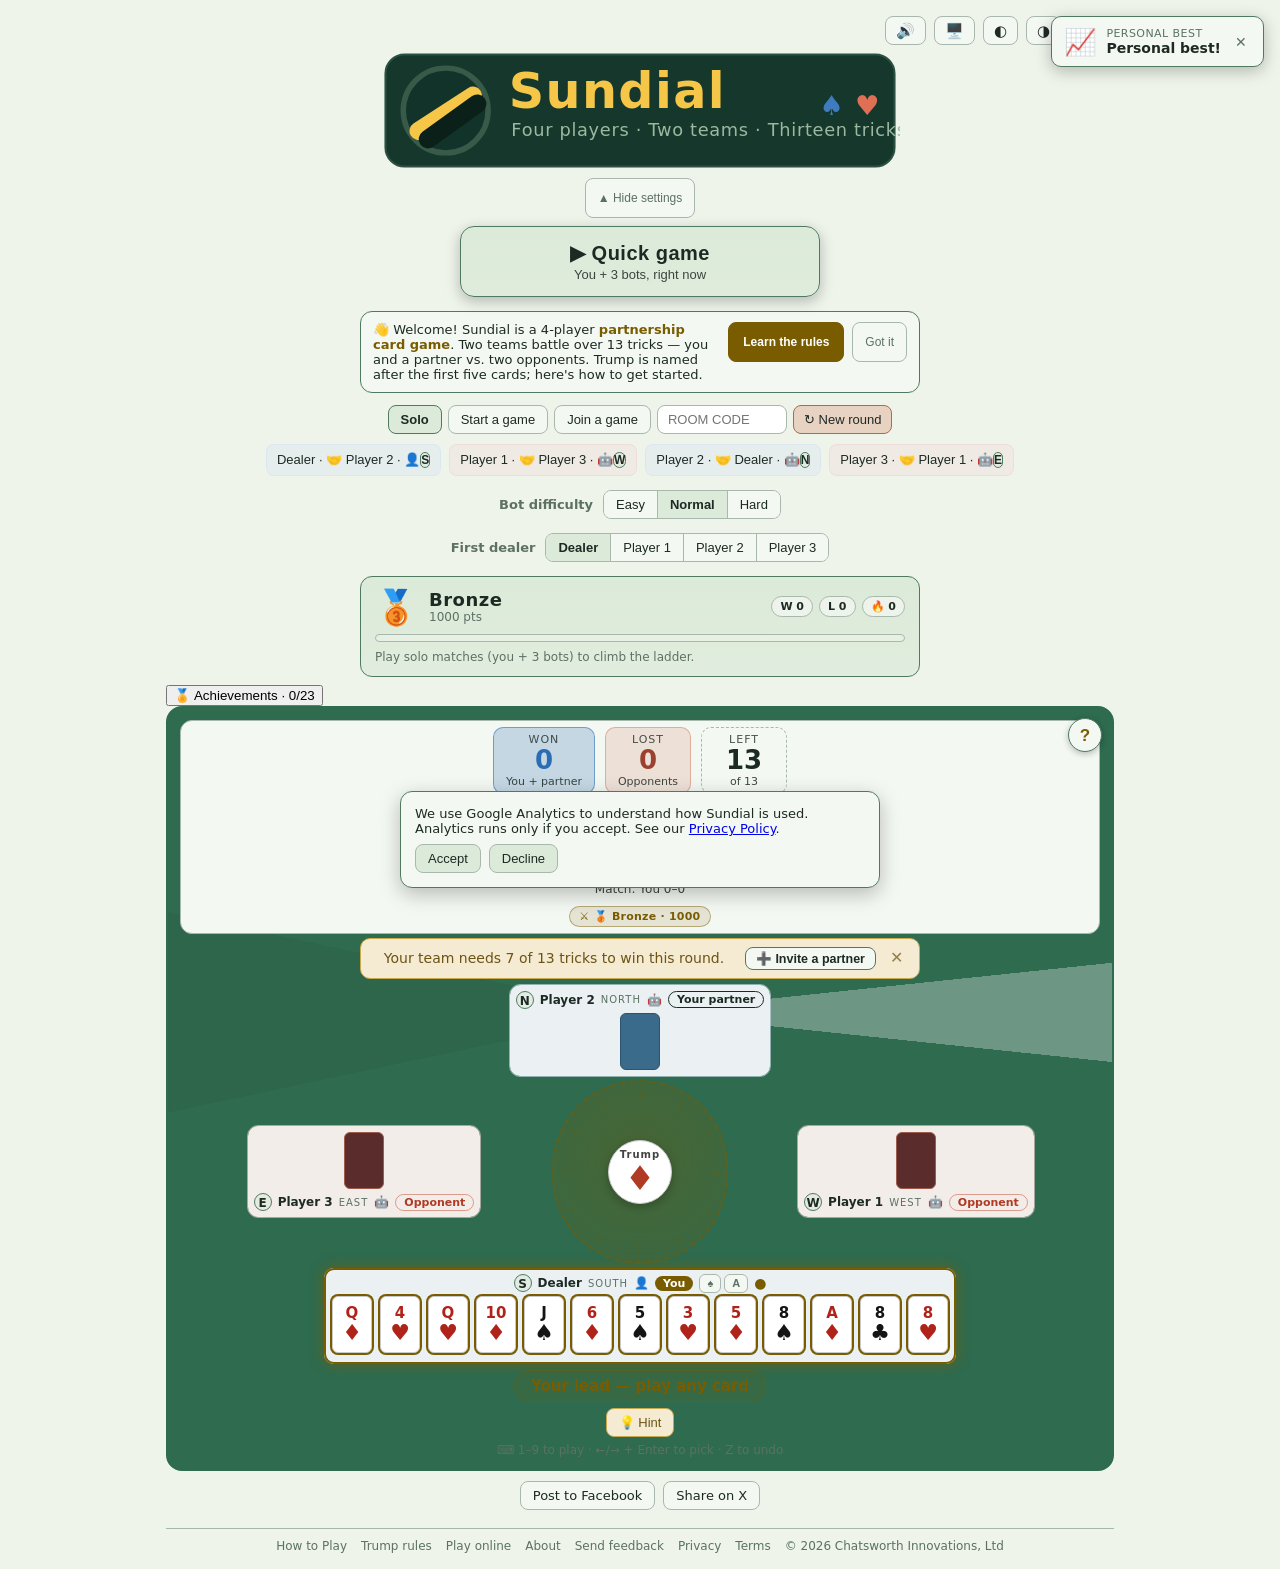
==== commit 38f497ef: "deploy: java1337/sundial@4b1aff58710250e60b58e78404d7eab31c7c81c9" ====
--- a/index.html
+++ b/index.html
@@ -80,7 +80,7 @@
         "offers": { "@type": "Offer", "price": "0", "priceCurrency": "USD" }
       }
     </script>
-    <script type="module" crossorigin src="./assets/index-DI6J1TCq.js"></script>
+    <script type="module" crossorigin src="./assets/index-Ccr_Xbkk.js"></script>
     <link rel="stylesheet" crossorigin href="./assets/index-ClPbKAKB.css">
   </head>
   <body>
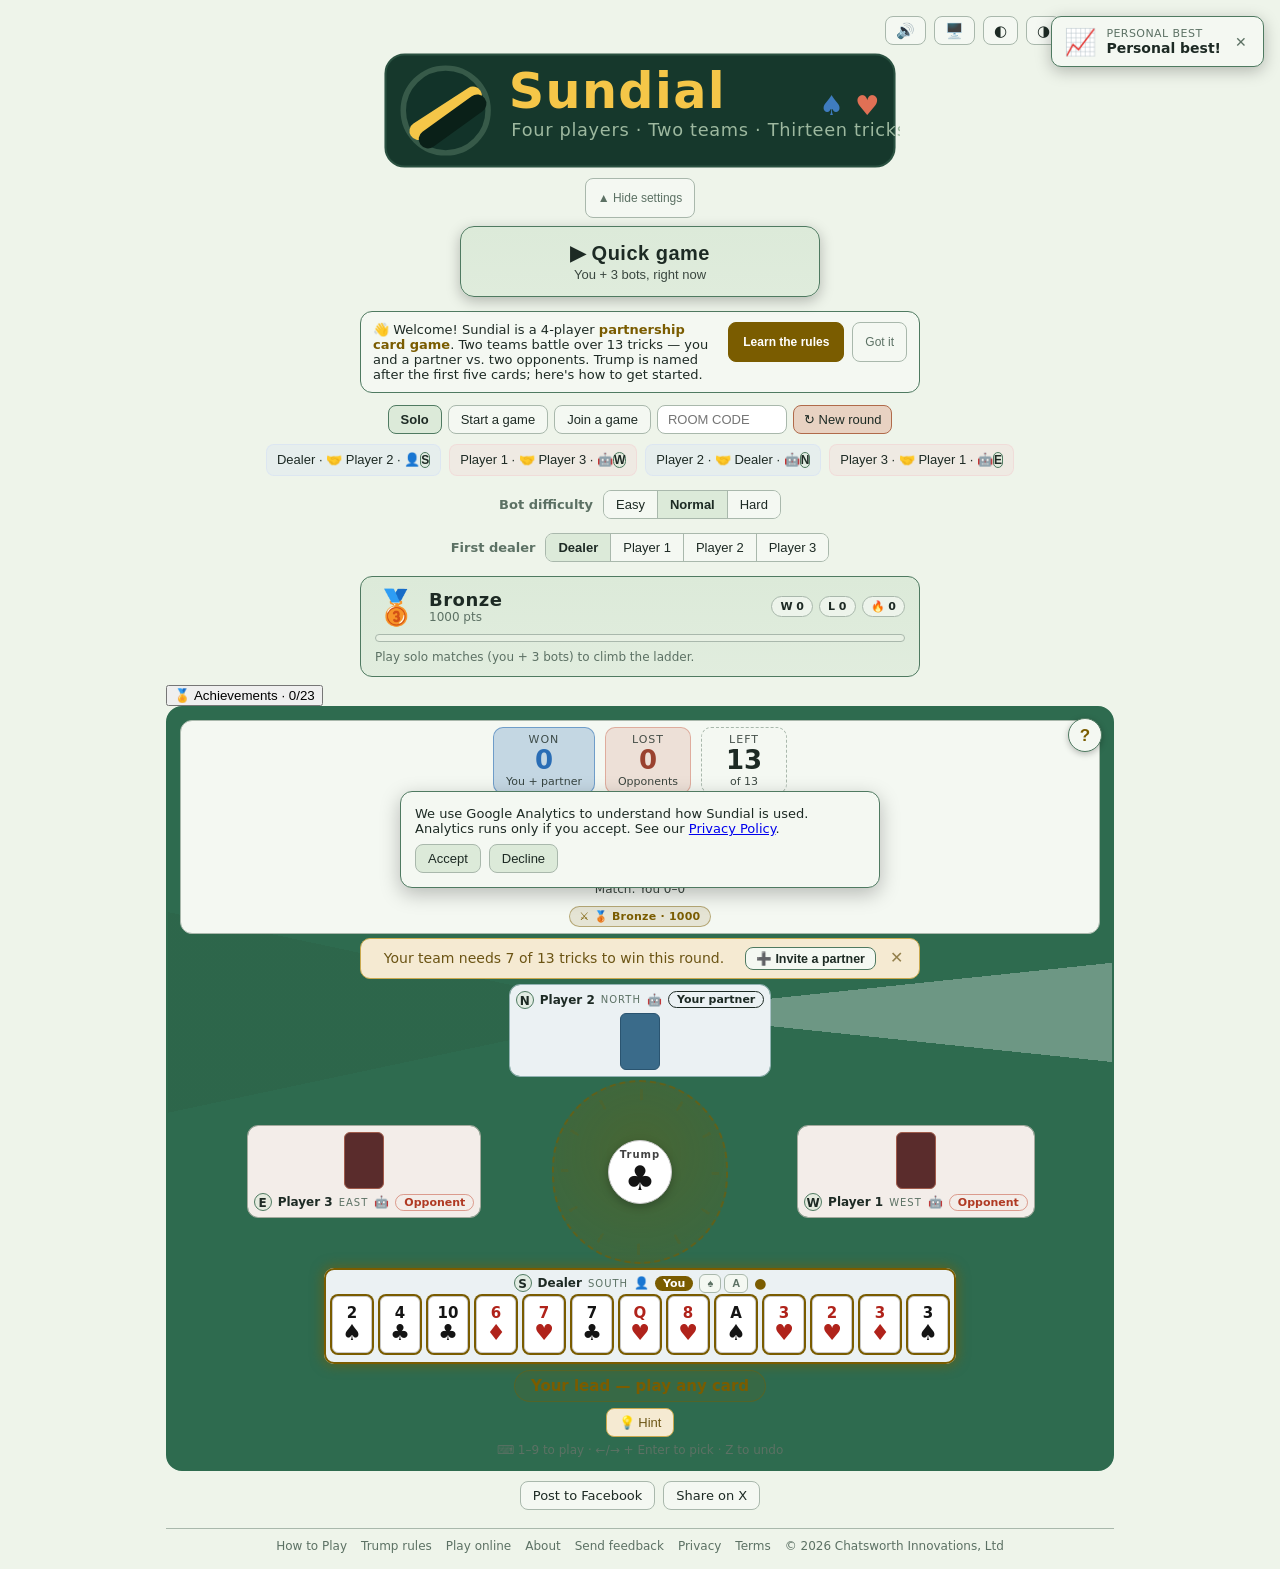
==== commit 248609eb: "deploy: java1337/sundial@a700b5cc27c2170e428a18c25c1568a283776631" ====
--- a/index.html
+++ b/index.html
@@ -80,7 +80,7 @@
         "offers": { "@type": "Offer", "price": "0", "priceCurrency": "USD" }
       }
     </script>
-    <script type="module" crossorigin src="./assets/index-Ccr_Xbkk.js"></script>
+    <script type="module" crossorigin src="./assets/index-CQQ5iSTA.js"></script>
     <link rel="stylesheet" crossorigin href="./assets/index-ClPbKAKB.css">
   </head>
   <body>
